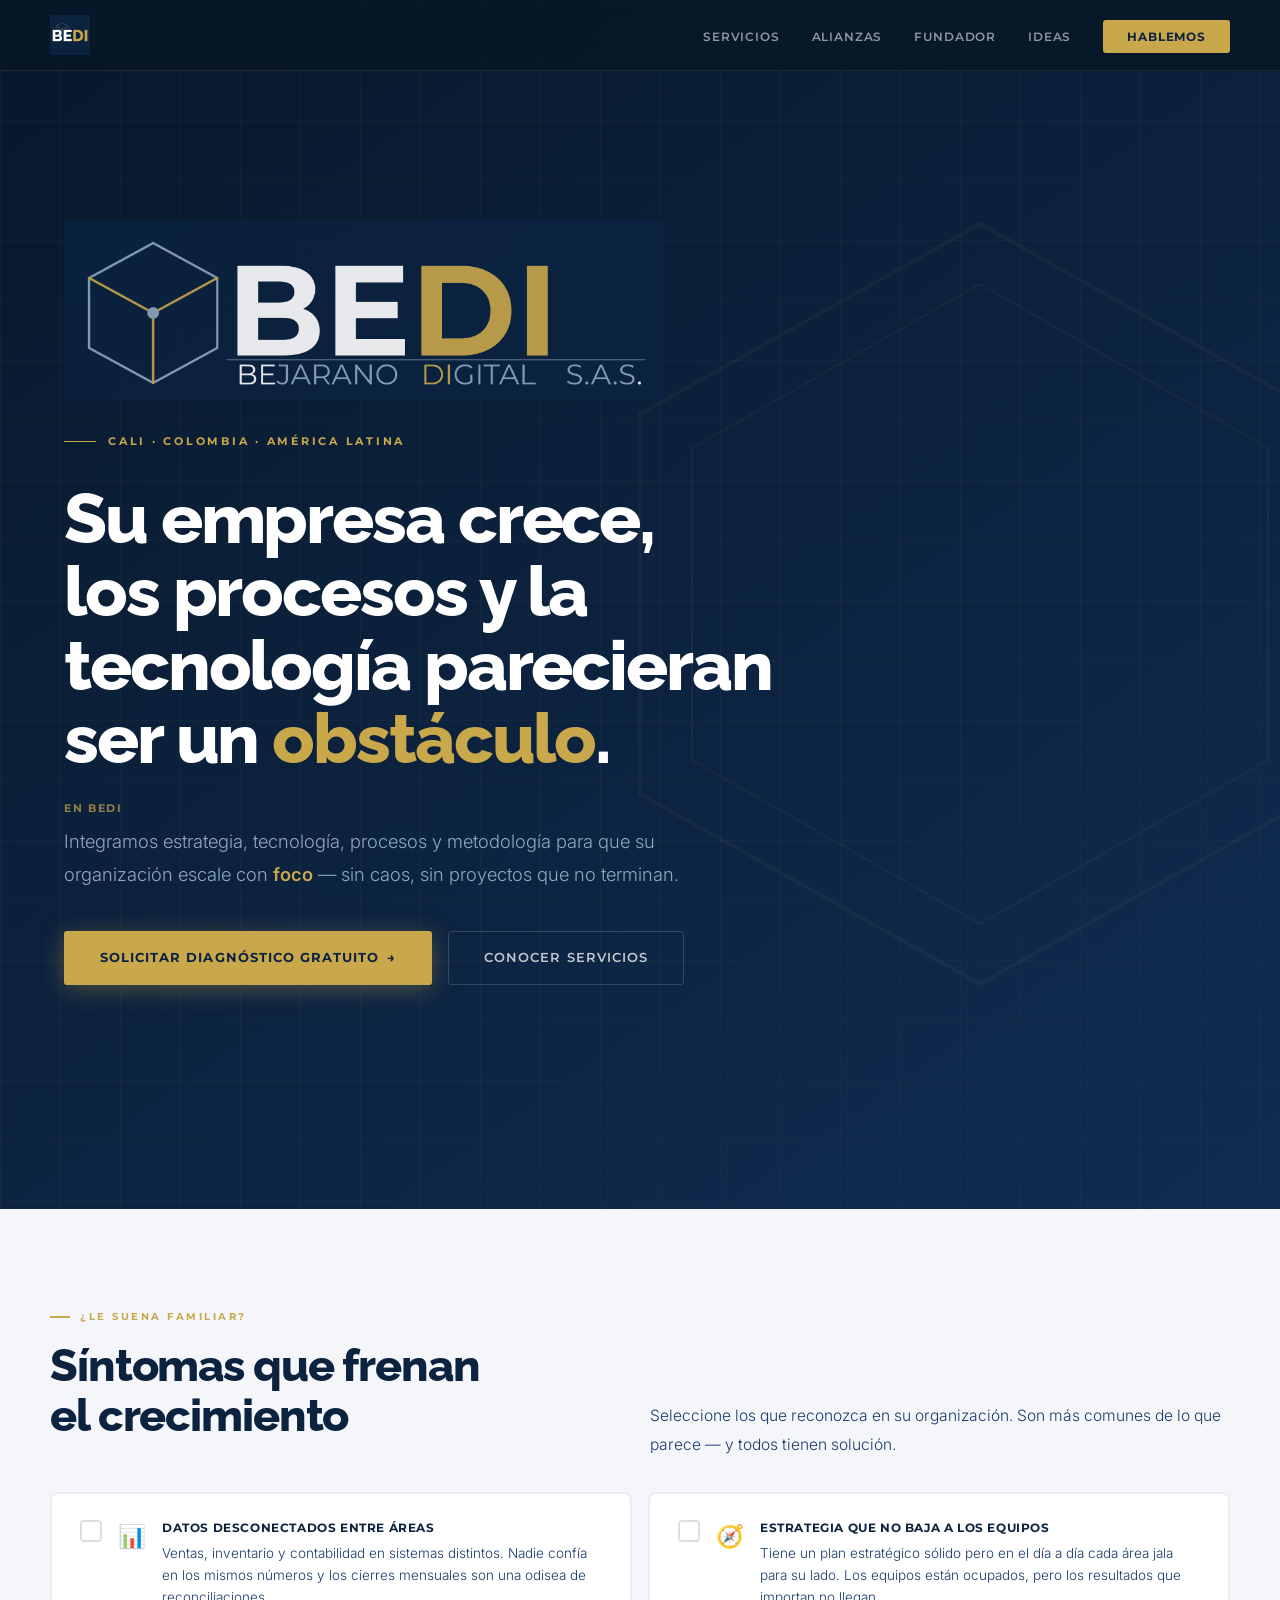
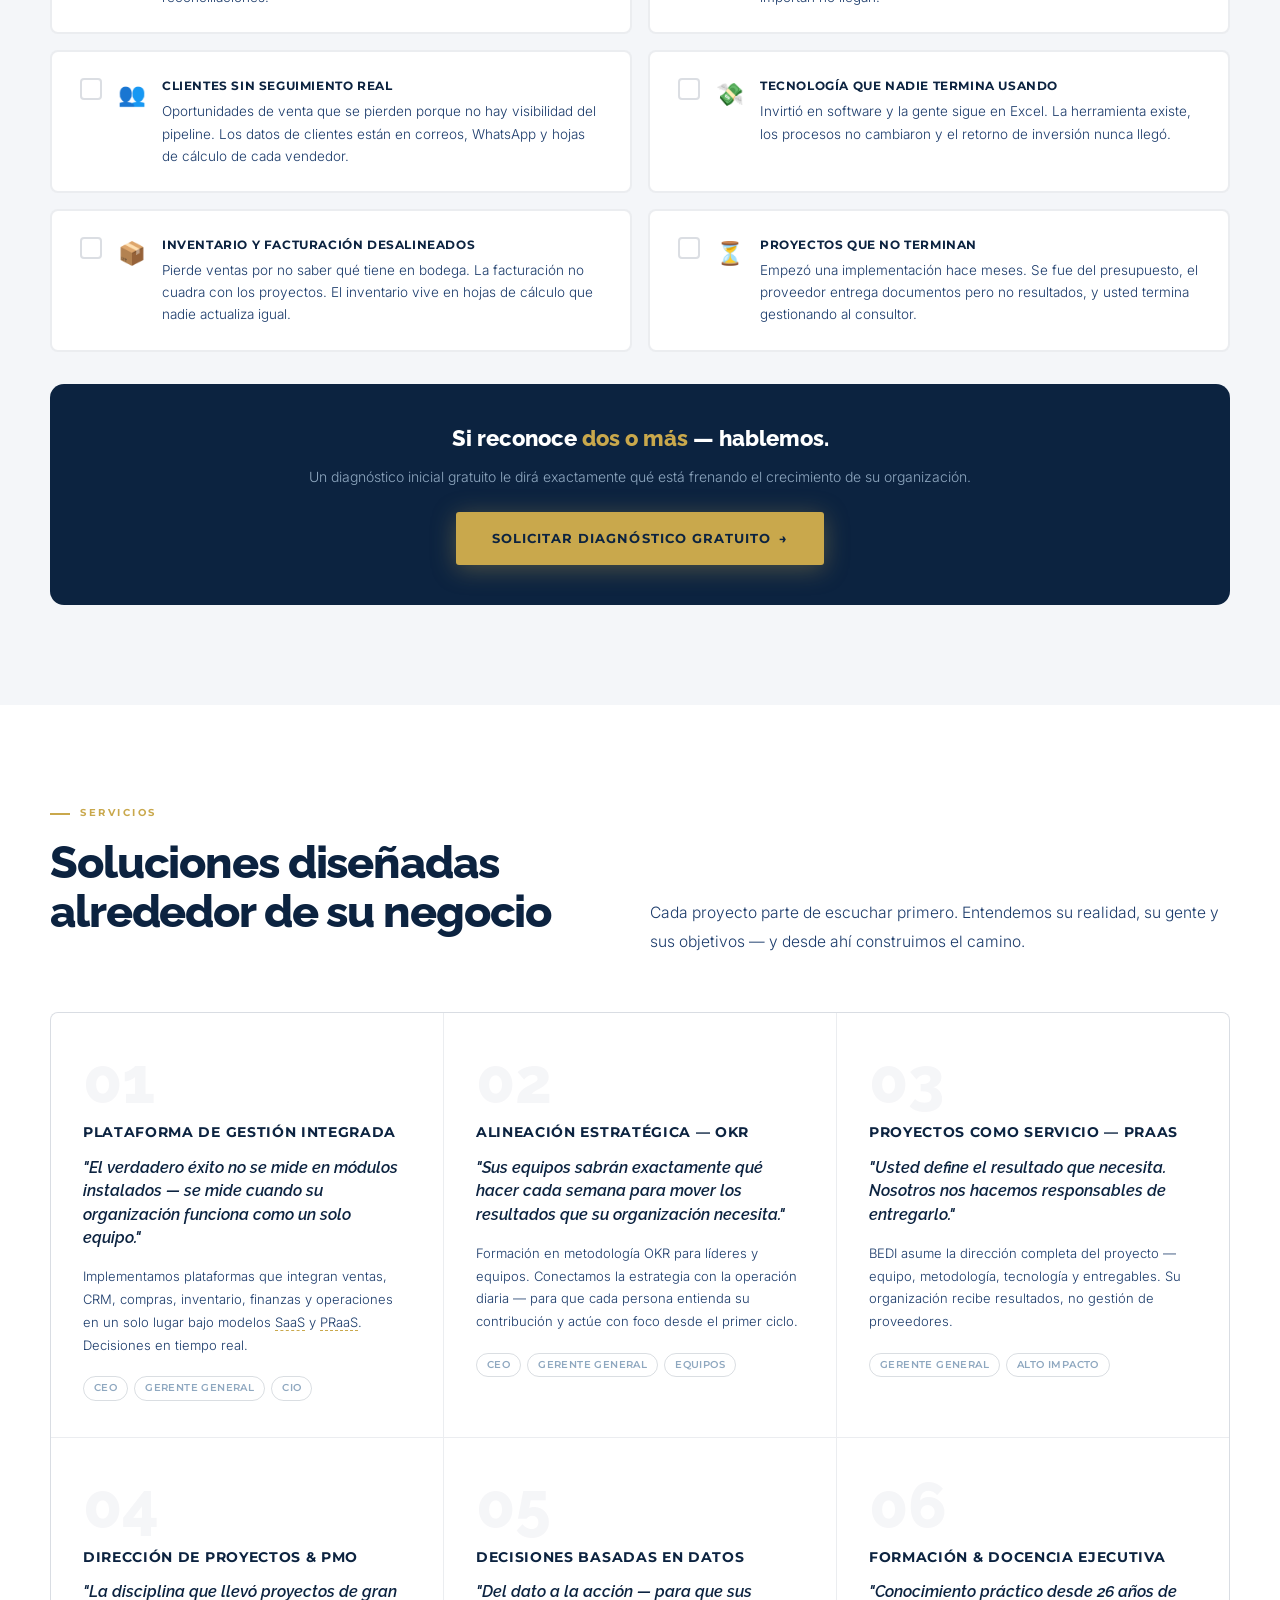
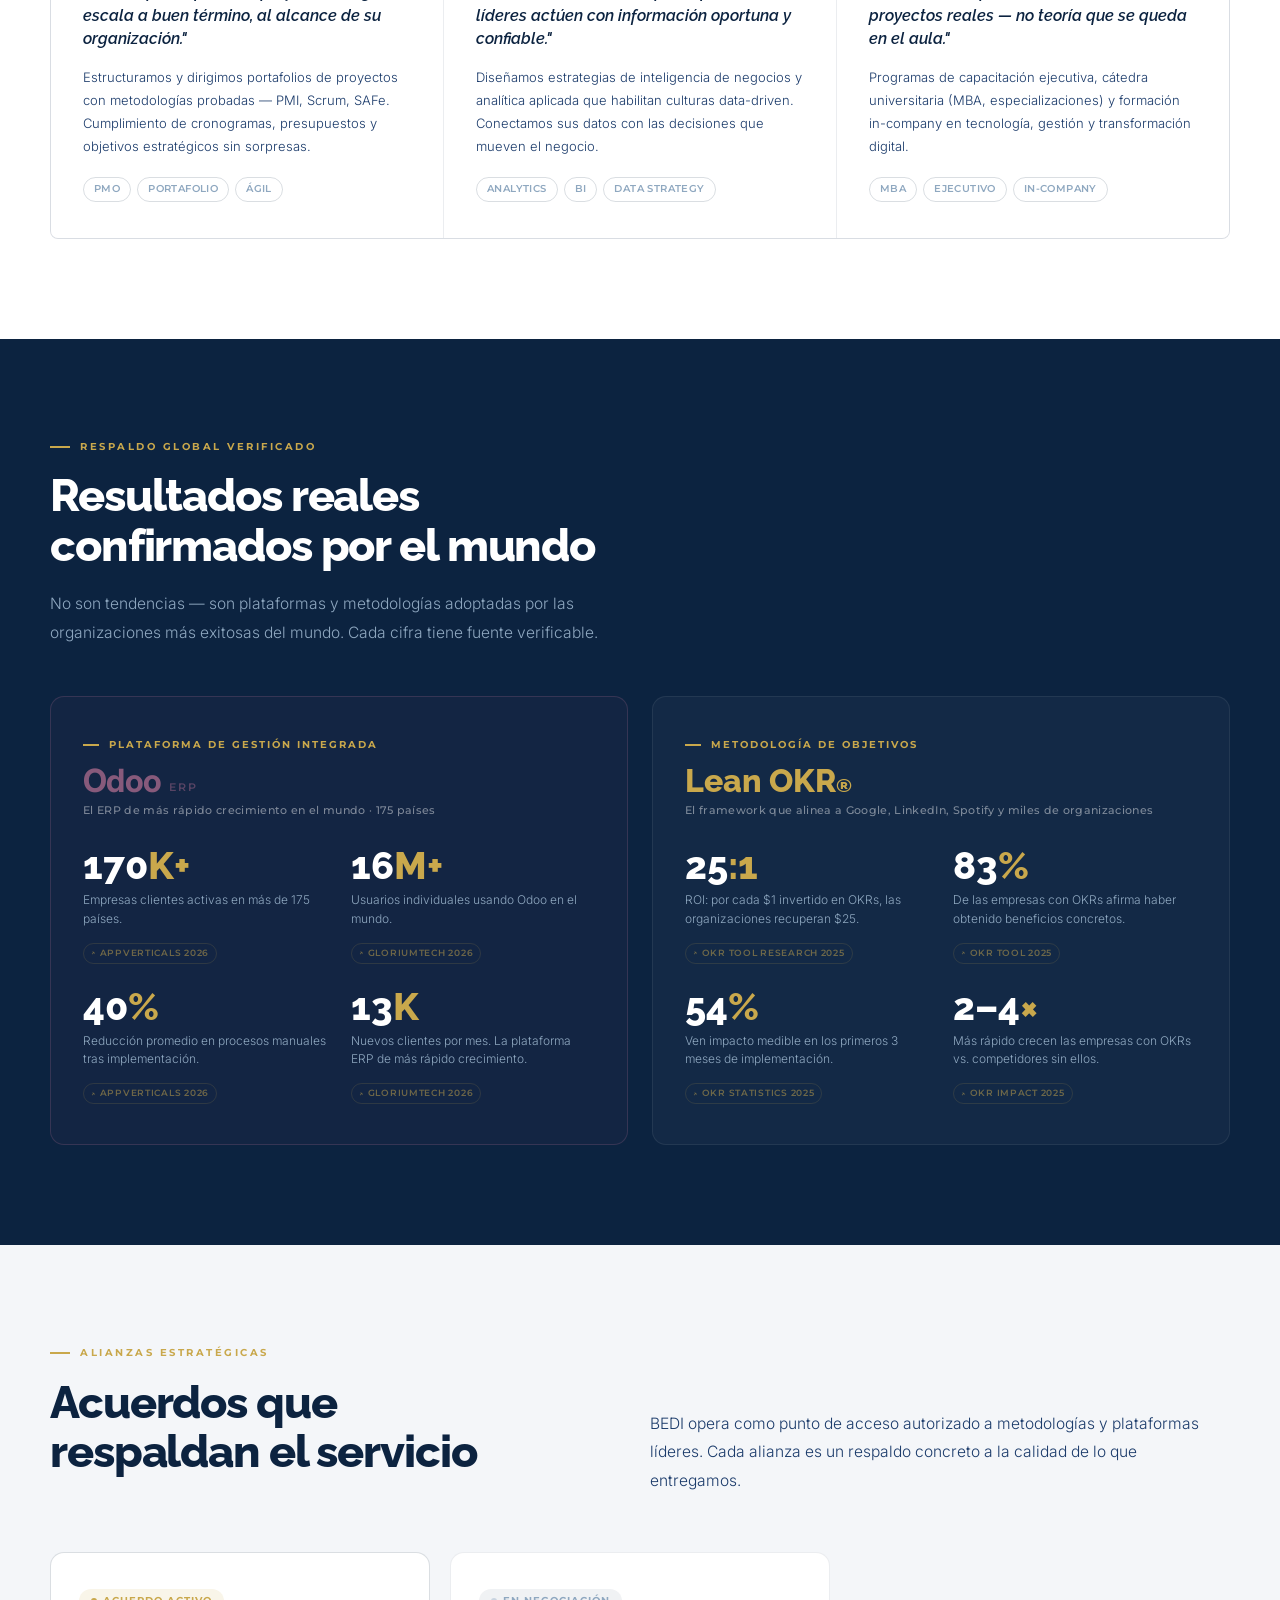
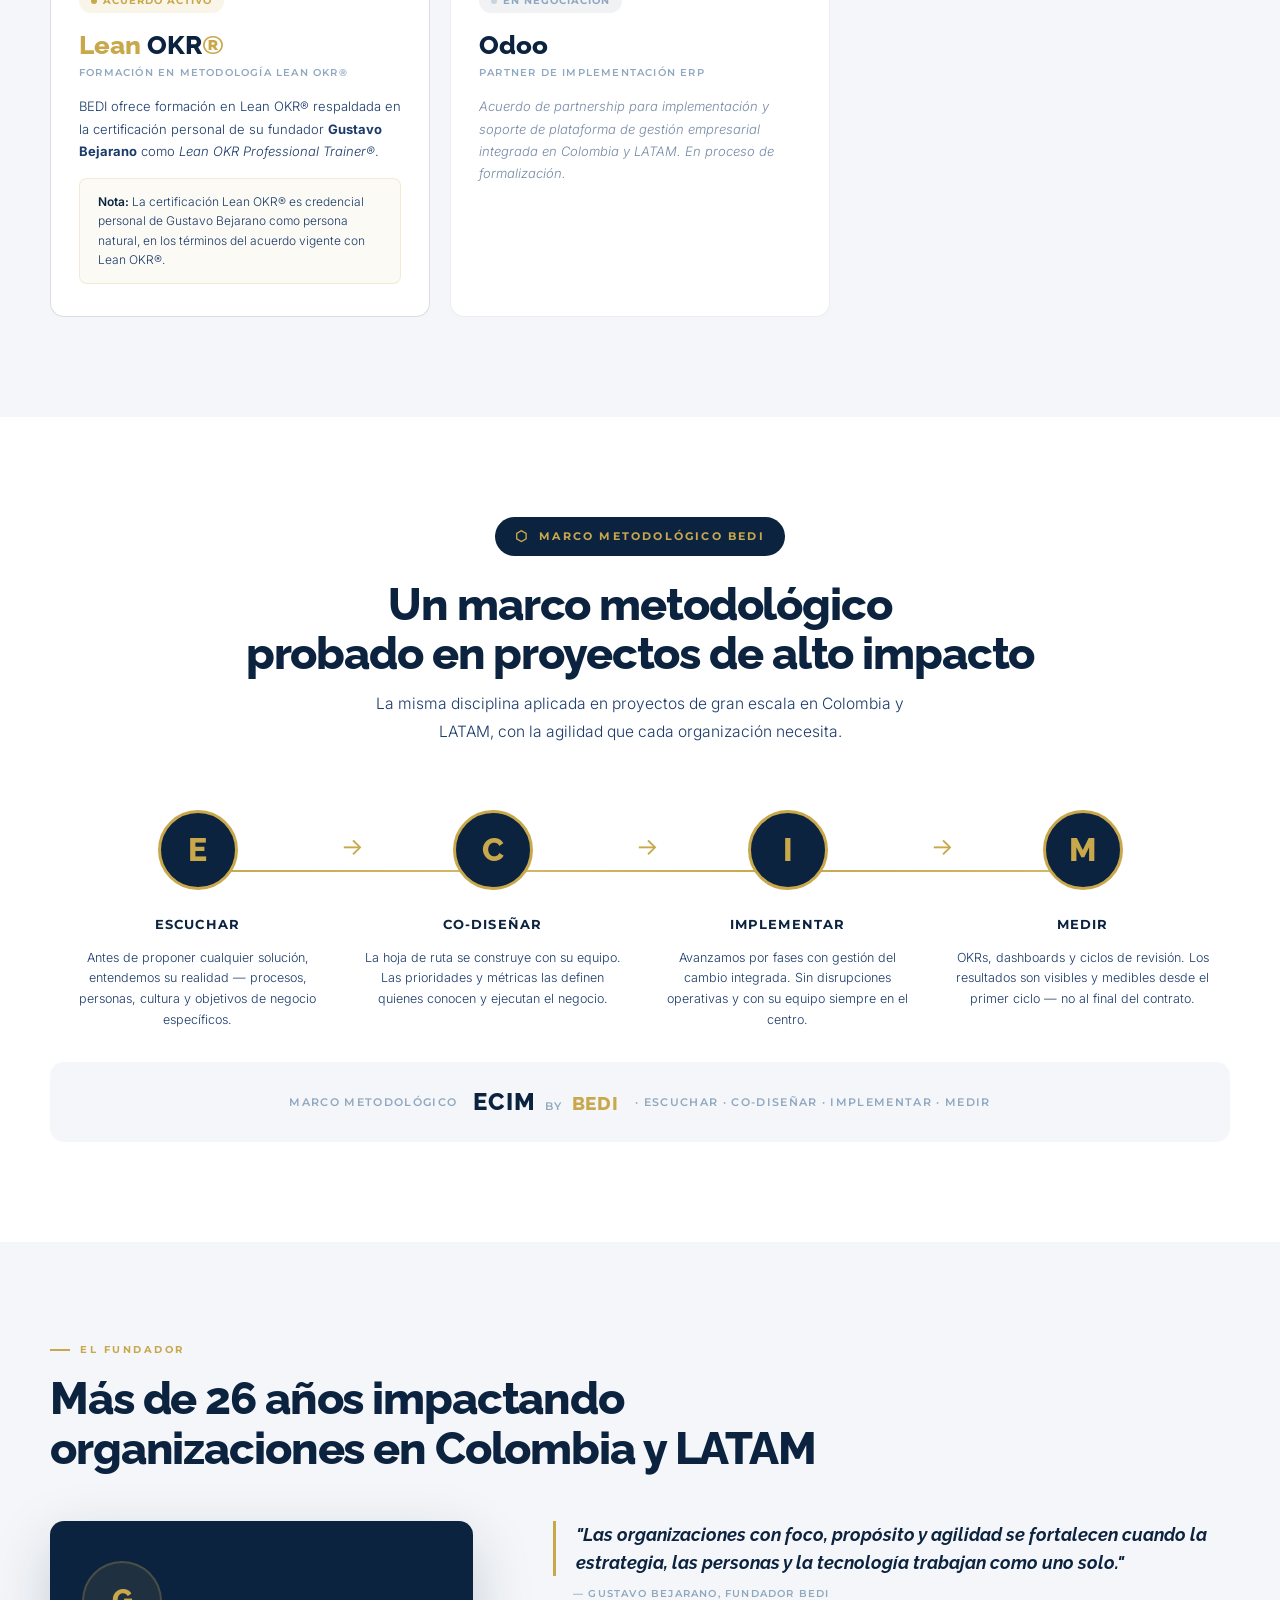
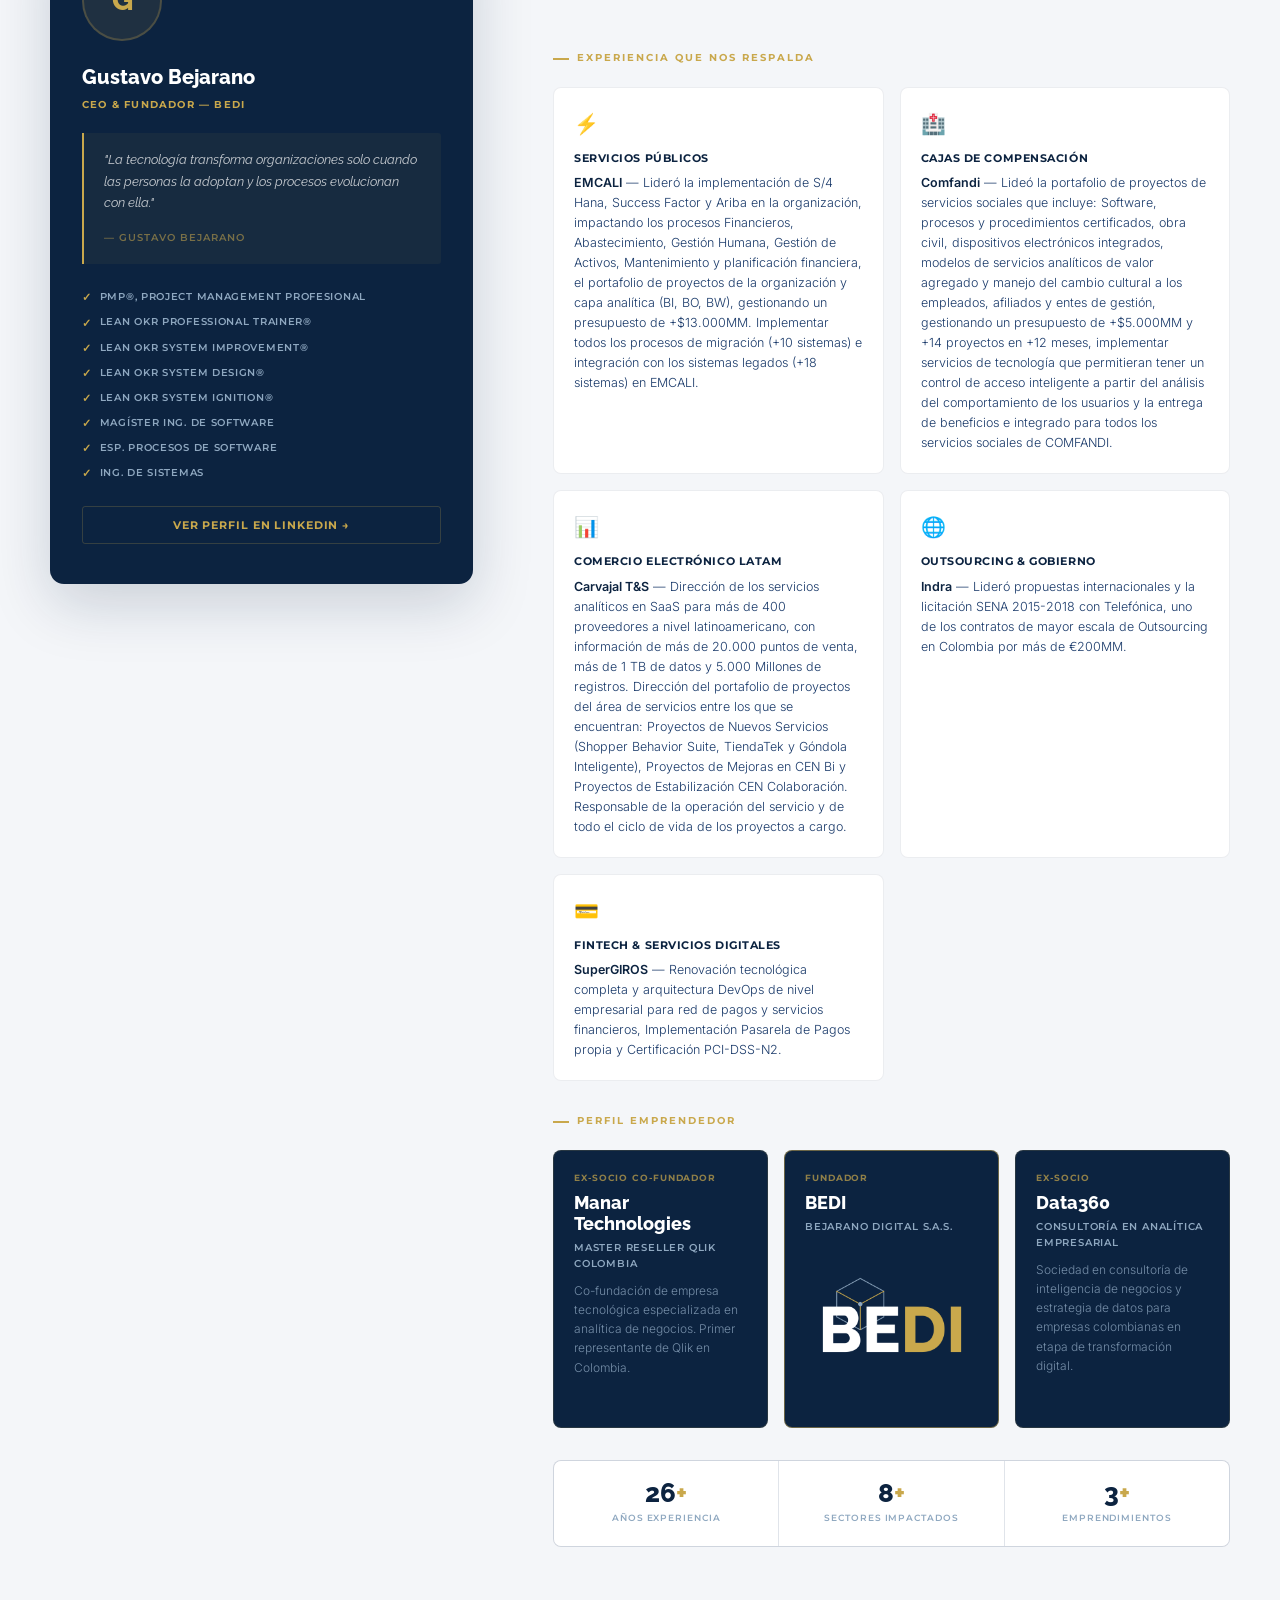
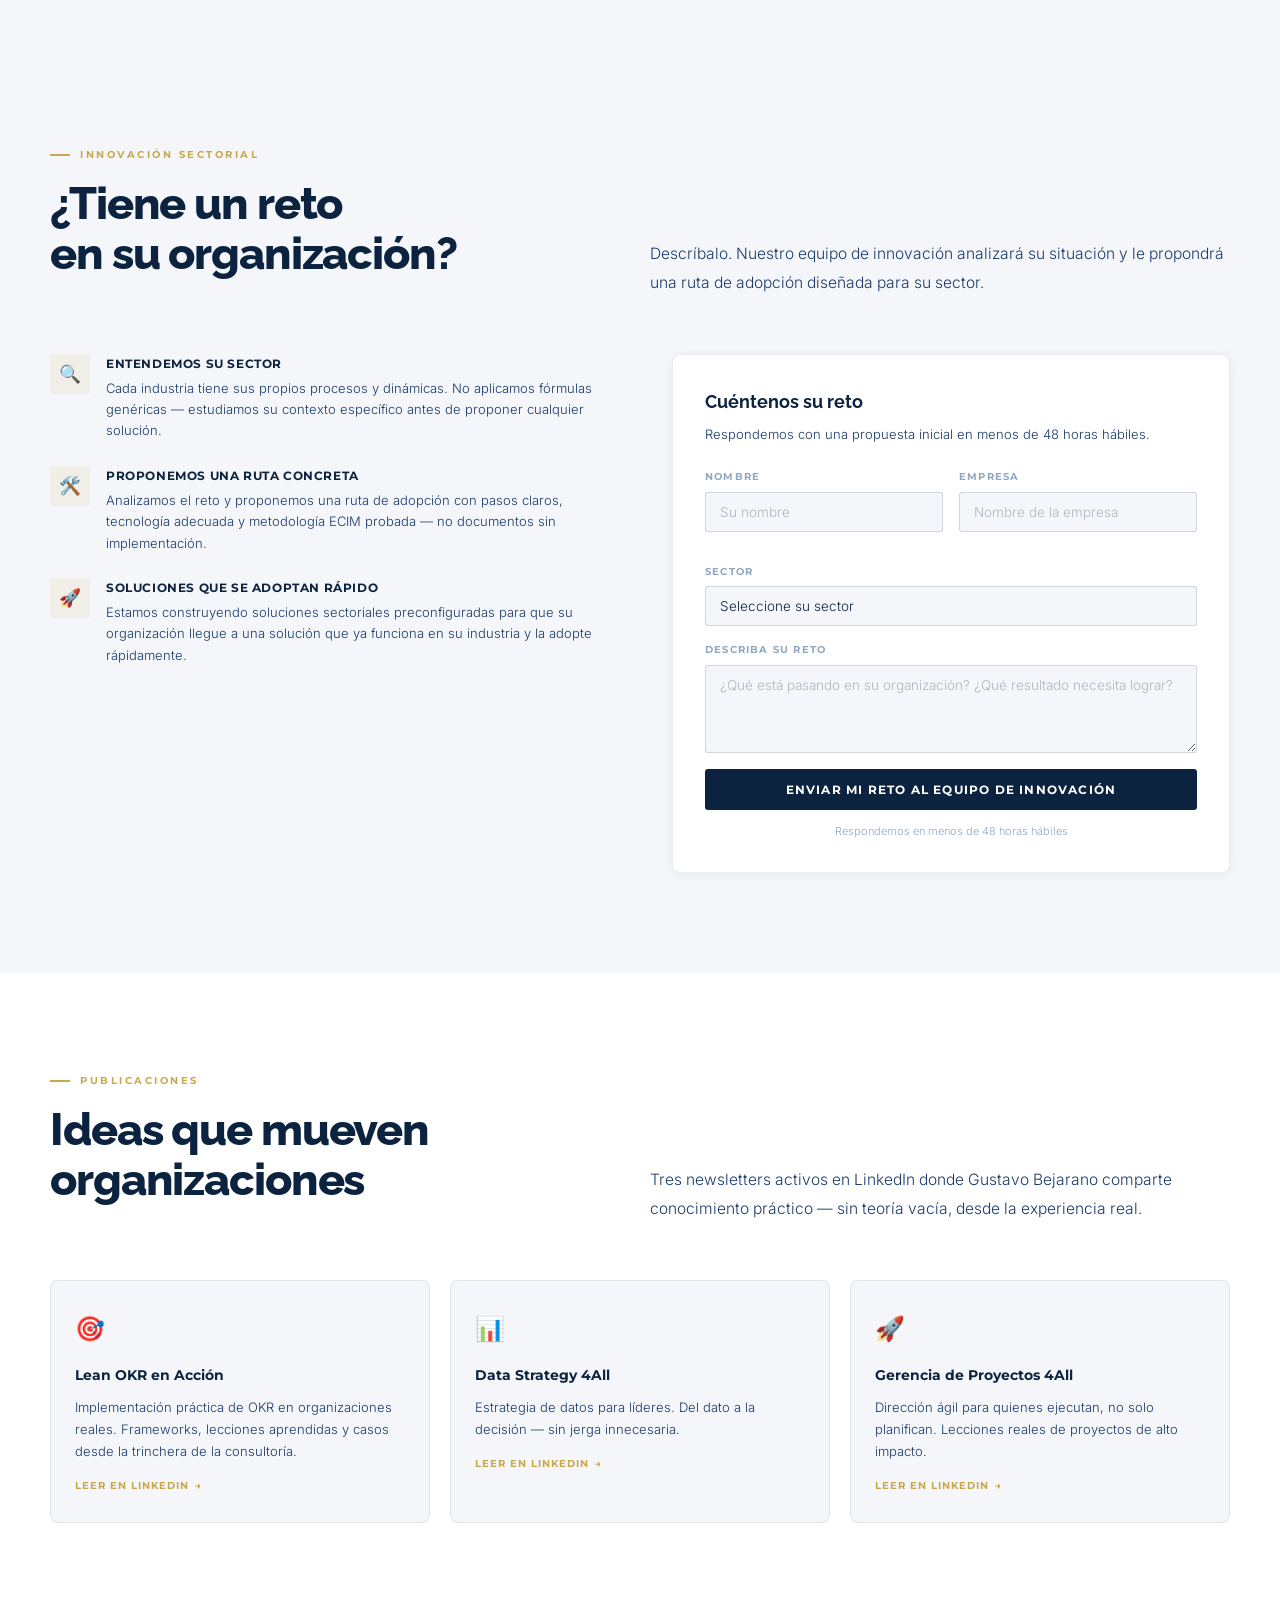
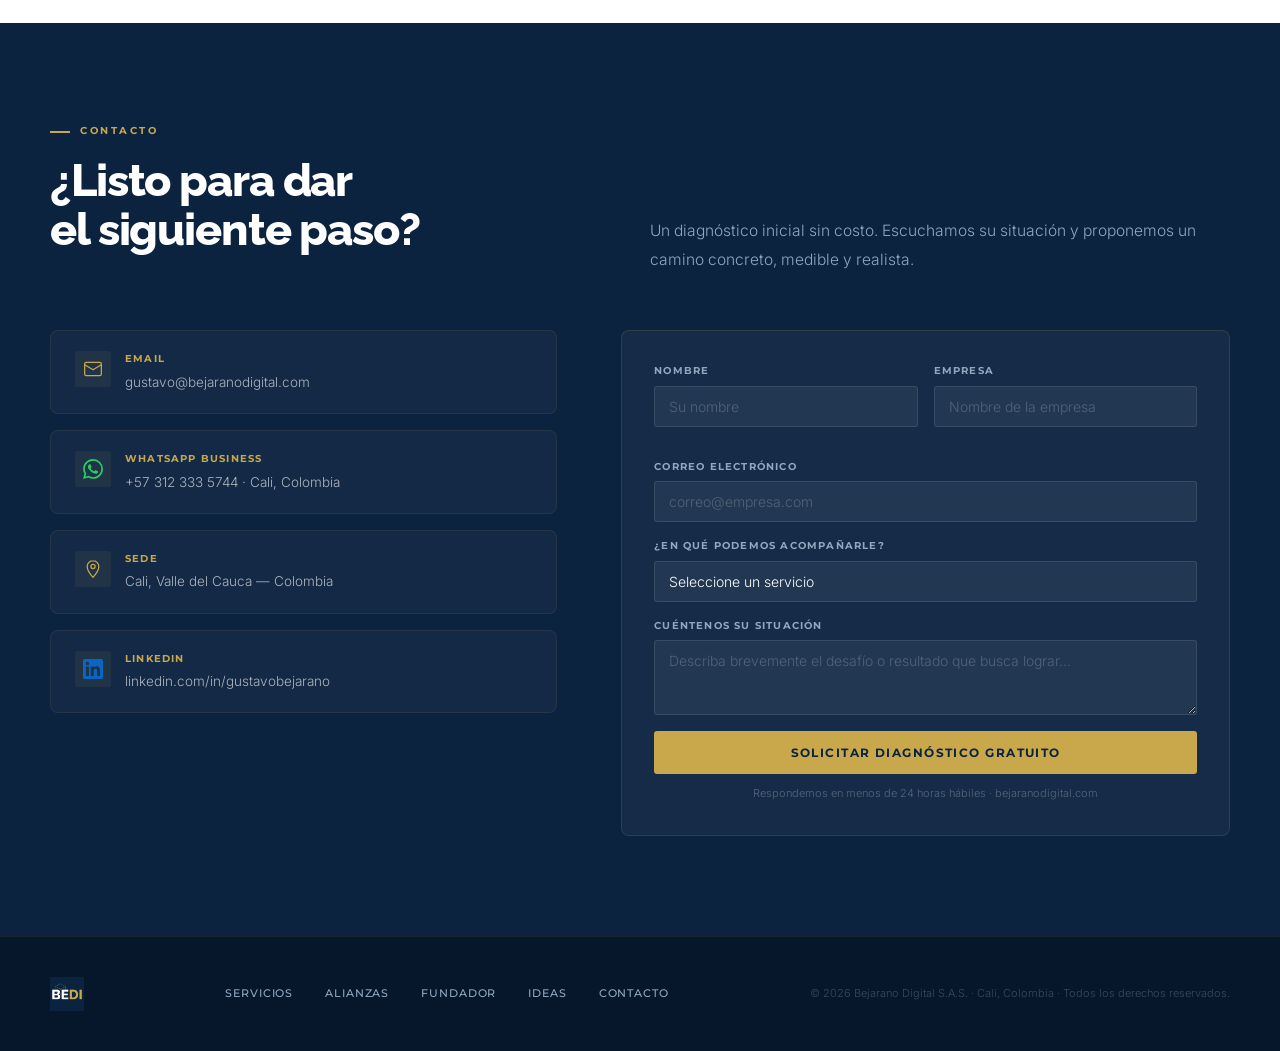
==== index.html @ b37eb5cd "feat: versión 1.0 sitio web BEDI Primer commit del sitio web oficial de Bejarano Digital S.A.S. Incl" ====
<!DOCTYPE html>
<!-- v04r1 -->
<html lang="es" prefix="og: https://ogp.me/ns#">
<head>
  <meta charset="UTF-8">
  <meta name="viewport" content="width=device-width, initial-scale=1.0">
  <title>Bejarano Digital | Estrategia, Tecnología y Metodología · Cali, Colombia</title>
  <meta name="description" content="En BEDI integramos estrategia, tecnología, procesos y metodología para que su organización escale con foco — sin caos, sin proyectos que no terminan. Expertos en Odoo ERP, Lean OKR y PRaaS. Cali, Colombia y LATAM.">
  <meta name="keywords" content="transformación digital Colombia, Odoo ERP Colombia, Lean OKR consultoría, PRaaS proyectos como servicio, Bejarano Digital, BEDI, Gustavo Bejarano, CRM Colombia, ERP Cali">
  <meta name="author" content="Bejarano Digital S.A.S.">
  <meta name="robots" content="index, follow, max-image-preview:large, max-snippet:-1, max-video-preview:-1">
  <link rel="canonical" href="https://www.bejaranodigital.com/">
  <meta name="geo.region" content="CO-VAC">
  <meta name="geo.placename" content="Cali, Valle del Cauca, Colombia">
  <meta property="og:type" content="website">
  <meta property="og:url" content="https://www.bejaranodigital.com/">
  <meta property="og:title" content="Bejarano Digital | Su empresa crece, los procesos no deberían ser el obstáculo">
  <meta property="og:description" content="En BEDI integramos estrategia, tecnología, procesos y metodología para que su organización escale con foco.">
  <meta property="og:image" content="https://www.bejaranodigital.com/og-image.jpg">
  <meta property="og:locale" content="es_CO">
  <meta property="og:site_name" content="Bejarano Digital">
  <meta name="twitter:card" content="summary_large_image">
  <script type="application/ld+json">
  {
    "@context": "https://schema.org",
    "@type": "ProfessionalService",
    "name": "Bejarano Digital S.A.S.",
    "alternateName": ["BEDI","Bejarano Digital"],
    "url": "https://www.bejaranodigital.com",
    "description": "Consultoría en transformación digital, Odoo ERP, Lean OKR y proyectos como servicio. Colombia y LATAM.",
    "address": {"@type":"PostalAddress","addressLocality":"Cali","addressRegion":"Valle del Cauca","addressCountry":"CO"},
    "foundingDate": "2026",
    "legalName": "Bejarano Digital S.A.S.",
    "founder": {"@type":"Person","name":"Gustavo Alonso Bejarano","jobTitle":"CEO & Fundador","sameAs":"https://www.linkedin.com/in/gustavobejarano/"}
  }
  </script>
  <link rel="preconnect" href="https://fonts.googleapis.com">
  <link rel="preconnect" href="https://fonts.gstatic.com" crossorigin>
  <link href="https://fonts.googleapis.com/css2?family=Raleway:ital,wght@0,300;0,400;0,700;0,800;1,300&family=Montserrat:wght@400;500;600;700&family=Inter:wght@300;400;500&display=swap" rel="stylesheet">
  <style>
    :root {
      --azul-noche:#0C2340; --azul-prof:#081829; --dorado:#C9A84C; --dorado-claro:#D4B86A;
      --blanco:#FFFFFF; --gris-perla:#F4F6F9; --azul-medio:#1A3A6A; --azul-niebla:#8FA8C0;
      --odoo-purple:#875A7B;
      --font-display:'Raleway',sans-serif; --font-heading:'Montserrat',sans-serif; --font-body:'Inter',sans-serif;
      --max-w:1180px; --r-sm:3px; --r-md:8px; --r-lg:14px;
      --border:rgba(12,35,64,0.08); --border-md:rgba(12,35,64,0.15);
      --shadow-sm:0 2px 12px rgba(12,35,64,0.06); --shadow-md:0 8px 40px rgba(12,35,64,0.12); --shadow-lg:0 20px 60px rgba(12,35,64,0.18);
    }
    *,*::before,*::after{box-sizing:border-box;margin:0;padding:0}
    html{scroll-behavior:smooth}
    body{font-family:var(--font-body);background:var(--blanco);color:var(--azul-noche);font-size:16px;line-height:1.65;-webkit-font-smoothing:antialiased}

    /* NAV */
    nav{position:fixed;top:0;left:0;right:0;z-index:100;background:rgba(8,24,41,0.97);backdrop-filter:blur(20px);border-bottom:1px solid rgba(201,168,76,0.12);padding:0 2rem}
    .nav-inner{max-width:var(--max-w);margin:0 auto;display:flex;align-items:center;justify-content:space-between;height:70px}
    .nav-logo img{height:40px;width:auto;display:block}
    .nav-links{display:flex;gap:2rem;list-style:none;align-items:center}
    .nav-links a{font-family:var(--font-heading);font-size:12px;font-weight:600;color:rgba(255,255,255,0.55);text-decoration:none;letter-spacing:.07em;text-transform:uppercase;transition:color .2s}
    .nav-links a:hover{color:var(--dorado)}
    .nav-cta{background:var(--dorado)!important;color:var(--azul-noche)!important;padding:9px 24px!important;border-radius:var(--r-sm)!important;font-weight:700!important}
    .nav-cta:hover{background:#b8963e!important}

    /* HERO */
    #hero{min-height:100vh;background:linear-gradient(145deg,#081829 0%,#0C2340 55%,#0f2d52 100%);display:flex;flex-direction:column;position:relative;overflow:hidden}
    #hero::before{content:'';position:absolute;inset:0;background-image:linear-gradient(rgba(201,168,76,0.04) 1px,transparent 1px),linear-gradient(90deg,rgba(201,168,76,0.04) 1px,transparent 1px);background-size:60px 60px;pointer-events:none}
    #hero::after{content:'';position:absolute;right:-100px;top:50%;transform:translateY(-50%);width:800px;height:800px;pointer-events:none;background:url("data:image/svg+xml,%3Csvg viewBox='0 0 200 200' xmlns='http://www.w3.org/2000/svg'%3E%3Cpolygon points='100,5 185,52.5 185,147.5 100,195 15,147.5 15,52.5' fill='none' stroke='%23C9A84C' stroke-width='1'/%3E%3Cpolygon points='100,20 172,61 172,139 100,180 28,139 28,61' fill='none' stroke='%23C9A84C' stroke-width='0.5'/%3E%3C/svg%3E") center/contain no-repeat;opacity:.05}
    .hero-main{flex:1;display:flex;align-items:center;padding:120px 2rem 60px;position:relative;z-index:1}
    .hero-inner{max-width:var(--max-w);margin:0 auto;width:100%}
    .hero-eyebrow{font-family:var(--font-heading);font-size:11px;font-weight:700;letter-spacing:.25em;text-transform:uppercase;color:var(--dorado);display:flex;align-items:center;gap:12px;margin-bottom:2rem;opacity:0;animation:fadeUp .6s ease .1s both}
    .hero-eyebrow::before{content:'';display:block;width:32px;height:1px;background:var(--dorado)}
    .hero-headline{font-family:var(--font-display);font-size:clamp(2.8rem,5.5vw,5rem);font-weight:800;line-height:1.04;letter-spacing:-.03em;color:var(--blanco);margin-bottom:1.5rem;max-width:820px;opacity:0;animation:fadeUp .6s ease .2s both}
    .hero-headline .accent{color:var(--dorado)}
    .hero-subhead-wrap{margin-bottom:2.5rem;opacity:0;animation:fadeUp .6s ease .3s both}
    .hero-bedi-tag{font-family:var(--font-heading);font-size:11px;font-weight:700;letter-spacing:.15em;text-transform:uppercase;color:rgba(201,168,76,0.7);margin-bottom:.5rem}
    .hero-subhead{font-size:clamp(.975rem,1.8vw,1.15rem);font-weight:300;color:var(--azul-niebla);line-height:1.8;max-width:620px}
    .hero-subhead .bedi-name{color:var(--dorado);font-weight:600}
    .hero-actions{display:flex;gap:1rem;flex-wrap:wrap;margin-bottom:4rem;opacity:0;animation:fadeUp .6s ease .4s both}
    .btn-primary{background:var(--dorado);color:var(--azul-noche);padding:16px 36px;border-radius:var(--r-sm);font-family:var(--font-heading);font-weight:700;font-size:13px;letter-spacing:.08em;text-transform:uppercase;text-decoration:none;display:inline-flex;align-items:center;gap:8px;transition:background .2s,transform .15s;box-shadow:0 4px 24px rgba(201,168,76,.35)}
    .btn-primary:hover{background:#b8963e;transform:translateY(-2px)}
    .btn-primary .arrow{transition:transform .2s}
    .btn-primary:hover .arrow{transform:translateX(4px)}
    .btn-ghost{background:transparent;color:rgba(255,255,255,.75);padding:15px 35px;border-radius:var(--r-sm);border:1px solid rgba(255,255,255,.15);font-family:var(--font-heading);font-weight:600;font-size:13px;letter-spacing:.08em;text-transform:uppercase;text-decoration:none;display:inline-block;transition:border-color .2s,color .2s}
    .btn-ghost:hover{border-color:var(--dorado);color:var(--dorado)}

    /* HERO STATS */
    .hero-stats{border-top:1px solid rgba(201,168,76,.15);padding-top:2.5rem;display:grid;grid-template-columns:repeat(3,1fr);gap:2rem;opacity:0;animation:fadeUp .6s ease .52s both}
    .hstat{position:relative;padding-right:2rem}
    .hstat:not(:last-child)::after{content:'';position:absolute;right:0;top:0;bottom:0;width:1px;background:rgba(201,168,76,.15)}
    .hstat-num{font-family:var(--font-display);font-size:clamp(2rem,3.5vw,3rem);font-weight:800;color:var(--blanco);line-height:1;margin-bottom:.4rem}
    .hstat-num .gold{color:var(--dorado)}
    .hstat-label{font-size:13px;color:var(--azul-niebla);font-weight:300;line-height:1.55;margin-bottom:.5rem}
    .hstat-source{display:inline-flex;align-items:center;gap:5px;font-family:var(--font-heading);font-size:9px;font-weight:600;letter-spacing:.1em;text-transform:uppercase;color:rgba(201,168,76,.55);border:1px solid rgba(201,168,76,.15);padding:3px 8px;border-radius:99px;text-decoration:none;transition:color .2s,border-color .2s}
    .hstat-source:hover{color:var(--dorado);border-color:rgba(201,168,76,.4)}
    .hstat-source::before{content:'↗';font-size:8px}

    /* SECTION BASE */
    section{padding:100px 2rem}
    .section-inner{max-width:var(--max-w);margin:0 auto}
    .section-eyebrow{font-family:var(--font-heading);font-size:10px;font-weight:700;letter-spacing:.25em;text-transform:uppercase;color:var(--dorado);margin-bottom:1rem;display:flex;align-items:center;gap:10px}
    .section-eyebrow::before{content:'';display:block;width:20px;height:2px;background:var(--dorado)}
    h2{font-family:var(--font-display);font-size:clamp(2rem,3.5vw,2.8rem);font-weight:800;letter-spacing:-.025em;line-height:1.1;color:var(--azul-noche);margin-bottom:1.25rem}
    .section-lead{font-size:.975rem;font-weight:300;color:var(--azul-medio);max-width:580px;line-height:1.85}
    .section-header{display:flex;justify-content:space-between;align-items:flex-end;margin-bottom:3.5rem;flex-wrap:wrap;gap:2rem}

    /* DOLOR */
    #dolor{background:var(--gris-perla)}
    .dolor-intro{display:flex;justify-content:space-between;align-items:flex-end;margin-bottom:2rem;flex-wrap:wrap;gap:2rem}
    .dolor-grid{display:grid;grid-template-columns:1fr 1fr;gap:1rem}
    .dolor-card{background:var(--blanco);border:2px solid var(--border);border-radius:var(--r-md);padding:1.5rem 1.75rem;display:flex;gap:1rem;align-items:flex-start;cursor:pointer;transition:border-color .2s,transform .2s,box-shadow .2s,background .2s;position:relative;user-select:none}
    .dolor-card:hover{border-color:rgba(201,168,76,.5);transform:translateY(-2px);box-shadow:var(--shadow-md)}
    .dolor-card.selected{border-color:var(--dorado);background:rgba(201,168,76,.04);transform:translateY(-2px);box-shadow:var(--shadow-md)}
    /* Checkbox visual */
    .dolor-check{width:22px;height:22px;border-radius:4px;border:2px solid var(--border-md);flex-shrink:0;display:flex;align-items:center;justify-content:center;transition:background .2s,border-color .2s;margin-top:2px}
    .dolor-card.selected .dolor-check{background:var(--dorado);border-color:var(--dorado)}
    .dolor-check-icon{display:none;color:var(--azul-noche);font-size:13px;font-weight:800}
    .dolor-card.selected .dolor-check-icon{display:block}
    .dolor-icon{font-size:1.4rem;flex-shrink:0}
    .dolor-text{flex:1}
    .dolor-title{font-family:var(--font-heading);font-size:12px;font-weight:700;text-transform:uppercase;letter-spacing:.05em;color:var(--azul-noche);margin-bottom:4px}
    .dolor-desc{font-size:13.5px;color:var(--azul-medio);line-height:1.65;font-weight:300}
    /* CTA dinámico */
    .dolor-cta-wrap{margin-top:2rem;padding:2.5rem;background:var(--azul-noche);border-radius:var(--r-lg);text-align:center;transition:all .3s}
    .dolor-cta-title{font-family:var(--font-display);font-size:1.4rem;font-weight:800;color:var(--blanco);margin-bottom:.75rem;line-height:1.3}
    .dolor-cta-title .gold{color:var(--dorado)}
    .dolor-cta-sub{font-size:14px;color:var(--azul-niebla);margin-bottom:1.5rem;font-weight:300}
    #dolor-count-msg{transition:all .4s}

    /* SERVICIOS */
    #servicios{background:var(--blanco)}
    .servicios-grid{display:grid;grid-template-columns:repeat(3,1fr);gap:1px;background:var(--border);border:1px solid var(--border);border-radius:var(--r-md);overflow:hidden}
    .servicio-card{background:var(--blanco);padding:2.25rem 2rem;position:relative;transition:background .25s}
    .servicio-card:hover{background:var(--gris-perla)}
    .servicio-card::after{content:'';position:absolute;bottom:0;left:0;right:0;height:3px;background:linear-gradient(90deg,var(--dorado),var(--dorado-claro));transform:scaleX(0);transition:transform .3s;transform-origin:left}
    .servicio-card:hover::after{transform:scaleX(1)}
    .svc-num{font-family:var(--font-display);font-size:4rem;font-weight:800;color:rgba(12,35,64,.04);line-height:1;margin-bottom:.5rem}
    h3{font-family:var(--font-heading);font-size:.85rem;font-weight:700;color:var(--azul-noche);margin-bottom:.75rem;letter-spacing:.05em;text-transform:uppercase}
    .svc-valor{font-family:var(--font-display);font-size:.975rem;font-weight:600;color:var(--azul-noche);line-height:1.5;margin-bottom:1rem;font-style:italic}
    .svc-desc{font-size:13px;color:var(--azul-medio);line-height:1.75;margin-bottom:1.25rem;font-weight:300}
    .concepto{border-bottom:1px dashed var(--dorado);cursor:help;position:relative;display:inline}
    .concepto-tip{display:none;position:absolute;bottom:calc(100% + 8px);left:0;background:var(--azul-noche);color:var(--blanco);font-size:11px;font-weight:400;line-height:1.55;padding:10px 14px;border-radius:var(--r-md);min-width:240px;max-width:280px;z-index:50;border:1px solid rgba(201,168,76,.25);font-family:var(--font-body);font-style:normal}
    .concepto-tip::after{content:'';position:absolute;top:100%;left:20px;border:5px solid transparent;border-top-color:var(--azul-noche)}
    .concepto:hover .concepto-tip,.concepto:focus .concepto-tip{display:block}
    .svc-tags{display:flex;gap:6px;flex-wrap:wrap}
    .stag{font-family:var(--font-heading);font-size:10px;font-weight:600;padding:3px 10px;border-radius:99px;letter-spacing:.04em;border:1px solid var(--border-md);color:var(--azul-niebla);text-transform:uppercase}

    /* STATS GLOBALES */
    #stats{background:var(--azul-noche)}
    #stats h2{color:var(--blanco)}
    #stats .section-lead{color:var(--azul-niebla)}
    .stats-blocks{display:grid;grid-template-columns:1fr 1fr;gap:1.5rem;margin-top:3rem}
    .stats-block{background:rgba(255,255,255,.03);border:1px solid rgba(255,255,255,.07);border-radius:var(--r-lg);padding:2.5rem 2rem;transition:border-color .2s;position:relative;overflow:hidden}
    .stats-block:hover{border-color:rgba(201,168,76,.3)}
    /* Odoo block con color de marca */
    .stats-block.odoo-block{border-color:rgba(135,90,123,.3);background:rgba(135,90,123,.06)}
    .stats-block.odoo-block:hover{border-color:rgba(135,90,123,.6)}
    .stats-block-label{font-family:var(--font-heading);font-size:10px;font-weight:700;letter-spacing:.2em;text-transform:uppercase;color:var(--dorado);margin-bottom:.75rem;display:flex;align-items:center;gap:10px}
    .stats-block-label::before{content:'';display:block;width:16px;height:2px;background:var(--dorado)}
    /* Odoo wordmark con color oficial */
    .odoo-wordmark{font-family:'Inter',sans-serif;font-size:2rem;font-weight:700;color:#875A7B;margin-bottom:.25rem;display:flex;align-items:center;gap:.5rem;line-height:1}
    .odoo-wordmark svg{width:28px;height:28px}
    .stats-block-subtitle{font-family:var(--font-heading);font-size:11px;font-weight:500;color:rgba(255,255,255,.45);margin-bottom:1.75rem;letter-spacing:.03em}
    /* OKR wordmark */
    .okr-wordmark{font-family:var(--font-display);font-size:2rem;font-weight:800;color:var(--dorado);margin-bottom:.25rem;line-height:1}
    .stat-items{display:grid;grid-template-columns:1fr 1fr;gap:1.5rem}
    .stat-big{font-family:var(--font-display);font-size:clamp(1.8rem,3vw,2.5rem);font-weight:800;color:var(--blanco);line-height:1;margin-bottom:.35rem}
    .stat-big .g{color:var(--dorado)}
    .stat-big .gp{color:#875A7B}
    .stat-desc{font-size:12px;color:var(--azul-niebla);line-height:1.55;font-weight:300;margin-bottom:.5rem}
    .stat-ref{display:inline-flex;align-items:center;gap:4px;font-family:var(--font-heading);font-size:9px;font-weight:600;letter-spacing:.08em;text-transform:uppercase;color:rgba(201,168,76,.5);border:1px solid rgba(201,168,76,.15);padding:2px 7px;border-radius:99px;text-decoration:none;transition:color .2s,border-color .2s}
    .stat-ref:hover{color:var(--dorado);border-color:rgba(201,168,76,.4)}
    .stat-ref::before{content:'↗';font-size:7px}

    /* ALIANZAS */
    #alianzas{background:var(--gris-perla)}
    .alianzas-grid{display:grid;grid-template-columns:repeat(3,1fr);gap:1.25rem;margin-top:3rem}
    .alianza-card{border-radius:var(--r-lg);padding:2rem 1.75rem;border:1px solid;transition:transform .2s,box-shadow .2s}
    .alianza-card:hover{transform:translateY(-4px);box-shadow:var(--shadow-md)}
    .alianza-card.activo{background:var(--blanco);border-color:var(--border-md)}
    .alianza-card.proceso{background:var(--blanco);border-color:var(--border);opacity:.75}
    .alianza-badge{display:inline-flex;align-items:center;gap:6px;font-family:var(--font-heading);font-size:10px;font-weight:700;letter-spacing:.1em;text-transform:uppercase;padding:4px 12px;border-radius:99px;margin-bottom:1.25rem}
    .ab-activo{background:rgba(201,168,76,.12);color:var(--dorado)}
    .ab-activo::before{content:'';display:block;width:6px;height:6px;border-radius:50%;background:var(--dorado)}
    .ab-proceso{background:rgba(12,35,64,.06);color:var(--azul-niebla)}
    .ab-proceso::before{content:'';display:block;width:6px;height:6px;border-radius:50%;background:var(--azul-niebla);opacity:.4}
    .alianza-nombre{font-family:var(--font-display);font-size:1.6rem;font-weight:800;color:var(--azul-noche);margin-bottom:.4rem;line-height:1}
    .alianza-nombre .gold{color:var(--dorado)}
    .alianza-tipo{font-family:var(--font-heading);font-size:10px;font-weight:600;letter-spacing:.12em;text-transform:uppercase;color:var(--azul-niebla);margin-bottom:.85rem}
    .alianza-desc{font-size:13px;color:var(--azul-medio);line-height:1.7;font-weight:300}
    .alianza-desc.proceso-text{opacity:.6;font-style:italic}
    .nota-legal{background:rgba(201,168,76,.06);border:1px solid rgba(201,168,76,.2);border-radius:var(--r-md);padding:.85rem 1.1rem;margin-top:1rem;font-size:12px;color:var(--azul-medio);line-height:1.6;font-weight:300}
    .nota-legal strong{color:var(--azul-noche);font-weight:600}

    /* ══ PROCESO — ECIM ══ */
    #proceso{background:var(--blanco)}
    .ecim-header{text-align:center;margin-bottom:4rem}
    .ecim-badge{display:inline-flex;align-items:center;gap:10px;background:var(--azul-noche);color:var(--dorado);font-family:var(--font-heading);font-size:11px;font-weight:700;letter-spacing:.2em;text-transform:uppercase;padding:8px 20px;border-radius:99px;margin-bottom:1.5rem}
    .ecim-badge::before{content:'⬡';font-size:14px}
    .ecim-title{font-family:var(--font-display);font-size:clamp(2rem,3.5vw,2.8rem);font-weight:800;letter-spacing:-.025em;line-height:1.1;color:var(--azul-noche);margin-bottom:.75rem}
    .ecim-subtitle{font-size:.975rem;color:var(--azul-medio);font-weight:300;max-width:560px;margin:0 auto;line-height:1.8}
    /* Diagrama de flujo ECIM */
    .ecim-diagram{display:grid;grid-template-columns:repeat(4,1fr);gap:0;position:relative;margin-bottom:2rem}
    .ecim-diagram::before{content:'';position:absolute;top:60px;left:calc(12.5% + 8px);right:calc(12.5% + 8px);height:2px;background:linear-gradient(90deg,var(--dorado),var(--dorado-claro),var(--dorado),var(--dorado-claro));z-index:0}
    .ecim-step{display:flex;flex-direction:column;align-items:center;padding:0 1rem;position:relative;z-index:1}
    /* Círculo numerado */
    .ecim-circle{width:80px;height:80px;border-radius:50%;background:var(--azul-noche);border:3px solid var(--dorado);display:flex;align-items:center;justify-content:center;margin-bottom:1.5rem;flex-shrink:0;position:relative;transition:transform .2s,box-shadow .2s}
    .ecim-step:hover .ecim-circle{transform:scale(1.08);box-shadow:0 0 0 8px rgba(201,168,76,.12)}
    .ecim-letter{font-family:var(--font-display);font-size:2rem;font-weight:800;color:var(--dorado);line-height:1}
    .ecim-step-name{font-family:var(--font-heading);font-size:13px;font-weight:700;color:var(--azul-noche);letter-spacing:.08em;text-transform:uppercase;text-align:center;margin-bottom:.75rem}
    .ecim-step-desc{font-size:12.5px;color:var(--azul-medio);line-height:1.65;font-weight:300;text-align:center}
    /* Flecha entre pasos */
    .ecim-step:not(:last-child)::after{content:'→';position:absolute;right:-18px;top:25px;font-size:1.5rem;color:var(--dorado);z-index:2;font-weight:400;line-height:1}
    /* Footer ECIM */
    .ecim-footer{background:var(--gris-perla);border-radius:var(--r-lg);padding:1.25rem 2rem;display:flex;align-items:center;justify-content:center;gap:1rem;flex-wrap:wrap}
    .ecim-footer-text{font-family:var(--font-heading);font-size:11px;font-weight:600;letter-spacing:.12em;text-transform:uppercase;color:var(--azul-niebla)}
    .ecim-brand{font-family:var(--font-display);font-size:1.1rem;font-weight:800;color:var(--azul-noche);letter-spacing:.05em}
    .ecim-brand .by{font-family:var(--font-heading);font-size:.7rem;font-weight:500;color:var(--azul-niebla);text-transform:uppercase;letter-spacing:.15em}
    .ecim-brand .bedi{color:var(--dorado)}

    /* FUNDADOR */
    #fundador{background:var(--gris-perla)}
    .fundador-wrap{display:grid;grid-template-columns:1fr 1.6fr;gap:5rem;align-items:start;margin-top:3rem}
    .fundador-card{background:var(--azul-noche);border-radius:var(--r-lg);padding:2.5rem 2rem;position:sticky;top:90px;box-shadow:var(--shadow-lg)}
    .fundador-avatar{width:80px;height:80px;border-radius:50%;background:rgba(201,168,76,.1);border:2px solid rgba(201,168,76,.25);display:flex;align-items:center;justify-content:center;margin-bottom:1.25rem;font-family:var(--font-display);font-size:1.8rem;font-weight:800;color:var(--dorado)}
    .fundador-nombre{font-family:var(--font-display);font-size:1.25rem;font-weight:800;color:var(--blanco);margin-bottom:3px}
    .fundador-titulo{font-family:var(--font-heading);font-size:10px;font-weight:700;letter-spacing:.12em;text-transform:uppercase;color:var(--dorado);margin-bottom:1.25rem}
    .fundador-filosofia{background:rgba(201,168,76,.06);border-left:2px solid var(--dorado);padding:1rem 1.25rem;border-radius:0 var(--r-sm) var(--r-sm) 0;margin-bottom:1.5rem}
    .fundador-filosofia p{font-family:var(--font-display);font-size:13px;font-weight:400;font-style:italic;color:rgba(255,255,255,.75);line-height:1.65;margin-bottom:.5rem}
    .fundador-filosofia cite{font-family:var(--font-heading);font-size:10px;font-weight:600;letter-spacing:.1em;text-transform:uppercase;color:rgba(201,168,76,.55);font-style:normal}
    .fundador-certs{display:flex;flex-direction:column;gap:7px;margin-bottom:1.5rem}
    .cert-badge{display:flex;align-items:center;gap:8px;font-family:var(--font-heading);font-size:10px;font-weight:600;letter-spacing:.07em;text-transform:uppercase;color:var(--azul-niebla)}
    .cert-badge::before{content:'✓';color:var(--dorado);font-size:11px;font-weight:800;flex-shrink:0}
    .fundador-linkedin{display:inline-flex;align-items:center;gap:8px;font-family:var(--font-heading);font-size:11px;font-weight:700;letter-spacing:.08em;text-transform:uppercase;color:var(--dorado);text-decoration:none;border:1px solid rgba(201,168,76,.22);padding:9px 16px;border-radius:var(--r-sm);transition:background .2s;width:100%;justify-content:center}
    .fundador-linkedin:hover{background:rgba(201,168,76,.1)}
    /* Contenido fundador lado derecho */
    .fundador-frase{font-family:var(--font-display);font-size:1.15rem;font-weight:700;font-style:italic;color:var(--azul-noche);line-height:1.5;border-left:3px solid var(--dorado);padding-left:1.25rem;margin-bottom:.6rem}
    .fundador-frase-attr{font-family:var(--font-heading);font-size:10px;font-weight:600;letter-spacing:.12em;text-transform:uppercase;color:var(--azul-niebla);padding-left:1.25rem;margin-bottom:3rem}
    /* Cards de impacto del fundador — reemplaza timeline */
    .fundador-impacto-title{font-family:var(--font-heading);font-size:10px;font-weight:700;letter-spacing:.2em;text-transform:uppercase;color:var(--dorado);margin-bottom:1.25rem;display:flex;align-items:center;gap:8px}
    .fundador-impacto-title::before{content:'';display:block;width:16px;height:2px;background:var(--dorado)}
    .impacto-cards{display:grid;grid-template-columns:1fr 1fr;gap:1rem;margin-bottom:2rem}
    .impacto-card{background:var(--blanco);border:1px solid var(--border);border-radius:var(--r-md);padding:1.25rem;transition:border-color .2s,transform .15s}
    .impacto-card:hover{border-color:var(--dorado);transform:translateY(-2px)}
    .ic-icon{font-size:1.25rem;margin-bottom:.5rem}
    .ic-title{font-family:var(--font-heading);font-size:11px;font-weight:700;text-transform:uppercase;letter-spacing:.05em;color:var(--azul-noche);margin-bottom:.4rem}
    .ic-desc{font-size:12.5px;color:var(--azul-medio);line-height:1.6;font-weight:300}
    .ic-highlight{color:var(--azul-noche);font-weight:600}
    /* Emprendimiento */
    .emprendimiento-title{font-family:var(--font-heading);font-size:10px;font-weight:700;letter-spacing:.2em;text-transform:uppercase;color:var(--dorado);margin-bottom:1.25rem;display:flex;align-items:center;gap:8px}
    .emprendimiento-title::before{content:'';display:block;width:16px;height:2px;background:var(--dorado)}
    .emp-cards{display:grid;grid-template-columns:1fr 1fr 1fr;gap:1rem;margin-bottom:2rem}
    .emp-card{background:var(--azul-noche);border-radius:var(--r-md);padding:1.25rem;border:1px solid rgba(201,168,76,.15)}
    .emp-badge{font-family:var(--font-heading);font-size:9px;font-weight:700;letter-spacing:.1em;text-transform:uppercase;color:var(--dorado);opacity:.7;margin-bottom:.4rem}
    .emp-name{font-family:var(--font-display);font-size:1.1rem;font-weight:800;color:var(--blanco);margin-bottom:.35rem;line-height:1.2}
    .emp-rol{font-family:var(--font-heading);font-size:10px;font-weight:600;text-transform:uppercase;letter-spacing:.08em;color:var(--azul-niebla);margin-bottom:.5rem}
    .emp-desc{font-size:12px;color:rgba(143,168,192,.8);line-height:1.6;font-weight:300}
    .emp-logo{display:block;width:100%;max-width:160px;margin:.75rem auto 0}
    .emp-card-bedi{border-color:rgba(201,168,76,.5)}
    /* Stats fundador */
    .fundador-stats{display:grid;grid-template-columns:repeat(3,1fr);gap:1px;background:var(--border);border:1px solid var(--border);border-radius:var(--r-md);overflow:hidden}
    .fstat{background:var(--blanco);padding:1.25rem;text-align:center}
    .fstat-num{font-family:var(--font-display);font-size:1.6rem;font-weight:800;color:var(--azul-noche);line-height:1}
    .fstat-num span{color:var(--dorado)}
    .fstat-lbl{font-family:var(--font-heading);font-size:9px;font-weight:600;letter-spacing:.1em;text-transform:uppercase;color:var(--azul-niebla);margin-top:4px}

    /* SECTORES */
    #sectores{background:var(--azul-noche)}
    #sectores h2{color:var(--blanco)}
    #sectores .section-lead{color:var(--azul-niebla)}
    .sectores-stat{margin-top:1.5rem;font-family:var(--font-display);font-size:1.2rem;font-weight:700;color:var(--blanco)}
    .sectores-stat span{color:var(--dorado)}
    .sectores-grid{display:grid;grid-template-columns:repeat(4,1fr);gap:1rem;margin-top:2rem}
    .sector-card{background:rgba(255,255,255,.04);border:1px solid rgba(255,255,255,.07);border-radius:var(--r-md);padding:1.5rem;text-align:center;transition:border-color .2s,background .2s}
    .sector-card:hover{border-color:rgba(201,168,76,.4);background:rgba(201,168,76,.05)}
    .sector-icon{font-size:1.75rem;margin-bottom:.75rem}
    .sector-nombre{font-family:var(--font-heading);font-size:11px;font-weight:600;color:rgba(255,255,255,.75);letter-spacing:.05em;text-transform:uppercase}

    /* IDEAS */
    #ideas{background:var(--gris-perla)}
    .ideas-grid{display:grid;grid-template-columns:1fr 1fr;gap:4rem;margin-top:3rem;align-items:start}
    .ideas-concepto{display:flex;flex-direction:column;gap:1.5rem}
    .idea-pilar{display:flex;gap:1rem;align-items:flex-start}
    .idea-pilar-icon{width:40px;height:40px;border-radius:var(--r-sm);background:rgba(201,168,76,.1);display:flex;align-items:center;justify-content:center;font-size:1.1rem;flex-shrink:0}
    .idea-pilar-title{font-family:var(--font-heading);font-size:12px;font-weight:700;color:var(--azul-noche);letter-spacing:.05em;text-transform:uppercase;margin-bottom:4px}
    .idea-pilar-desc{font-size:13px;color:var(--azul-medio);line-height:1.65;font-weight:300}
    .ideas-form{background:var(--blanco);border:1px solid var(--border);border-radius:var(--r-md);padding:2rem;box-shadow:var(--shadow-sm)}
    .ideas-form-title{font-family:var(--font-display);font-size:1.1rem;font-weight:700;color:var(--azul-noche);margin-bottom:.5rem}
    .ideas-form-sub{font-size:13px;color:var(--azul-medio);line-height:1.65;font-weight:300;margin-bottom:1.5rem}
    .form-group{display:flex;flex-direction:column;gap:6px;margin-bottom:1rem}
    .form-row{display:grid;grid-template-columns:1fr 1fr;gap:1rem;margin-bottom:1rem}
    .form-group label{font-family:var(--font-heading);font-size:10px;font-weight:700;letter-spacing:.12em;text-transform:uppercase;color:var(--azul-niebla)}
    .finput{padding:11px 14px;background:var(--gris-perla);border:1px solid var(--border-md);border-radius:var(--r-sm);font-family:var(--font-body);font-size:13.5px;font-weight:300;color:var(--azul-noche);outline:none;transition:border-color .2s;-webkit-appearance:none;appearance:none;width:100%}
    .finput:focus{border-color:var(--dorado);background:var(--blanco)}
    .finput::placeholder{color:rgba(12,35,64,.3)}
    .finput textarea{resize:vertical;min-height:100px}
    .btn-ideas{width:100%;background:var(--azul-noche);color:var(--blanco);padding:13px;border-radius:var(--r-sm);border:none;font-family:var(--font-heading);font-size:12px;font-weight:700;letter-spacing:.1em;text-transform:uppercase;cursor:pointer;transition:background .2s}
    .btn-ideas:hover{background:var(--dorado);color:var(--azul-noche)}
    .ideas-nota{font-size:11px;color:var(--azul-niebla);text-align:center;margin-top:.75rem;font-weight:300}

    /* PENSAMIENTO */
    #pensamiento{background:var(--blanco)}
    .nl-grid{display:grid;grid-template-columns:repeat(3,1fr);gap:1.25rem;margin-top:3rem}
    .nl-card{background:var(--gris-perla);border:1px solid var(--border);border-radius:var(--r-md);padding:1.75rem 1.5rem;text-decoration:none;display:block;transition:border-color .2s,transform .2s,box-shadow .2s}
    .nl-card:hover{border-color:var(--dorado);transform:translateY(-4px);box-shadow:var(--shadow-md)}
    .nl-icon{font-size:1.5rem;margin-bottom:1rem}
    .nl-name{font-family:var(--font-heading);font-size:.875rem;font-weight:700;color:var(--azul-noche);margin-bottom:.5rem}
    .nl-desc{font-size:13px;color:var(--azul-medio);line-height:1.7;font-weight:300;margin-bottom:1rem}
    .nl-cta{font-family:var(--font-heading);font-size:10px;font-weight:700;letter-spacing:.1em;text-transform:uppercase;color:var(--dorado);display:flex;align-items:center;gap:6px}
    .nl-cta::after{content:'→'}

    /* CONTACTO */
    #contacto{background:var(--azul-noche)}
    #contacto h2{color:var(--blanco)}
    #contacto .section-lead{color:var(--azul-niebla)}
    .contacto-grid{display:grid;grid-template-columns:1fr 1.2fr;gap:4rem;margin-top:3rem}
    .contact-methods{display:flex;flex-direction:column;gap:1rem}
    .contact-method{display:flex;align-items:flex-start;gap:14px;padding:1.25rem 1.5rem;background:rgba(255,255,255,.03);border:1px solid rgba(201,168,76,.1);border-radius:var(--r-md);transition:border-color .2s,transform .15s;text-decoration:none;color:inherit;cursor:default}
    a.contact-method{cursor:pointer}
    a.contact-method:hover{border-color:rgba(201,168,76,.3);transform:translateX(4px)}
    .contact-method:hover{border-color:rgba(201,168,76,.3)}
    .method-icon{width:36px;height:36px;flex-shrink:0;background:rgba(201,168,76,.08);border-radius:var(--r-sm);display:flex;align-items:center;justify-content:center;font-size:15px}
    .method-title{font-family:var(--font-heading);font-size:10px;font-weight:700;letter-spacing:.12em;text-transform:uppercase;color:var(--dorado);margin-bottom:3px}
    .method-value{font-size:13.5px;color:rgba(255,255,255,.65);font-weight:300}
    .contact-form{background:rgba(255,255,255,.04);border:1px solid rgba(201,168,76,.15);border-radius:var(--r-md);padding:2rem}
    .cf-input{padding:11px 14px;background:rgba(255,255,255,.06);border:1px solid rgba(255,255,255,.1);border-radius:var(--r-sm);font-family:var(--font-body);font-size:14px;font-weight:300;color:var(--blanco);outline:none;transition:border-color .2s;-webkit-appearance:none;appearance:none;width:100%}
    .cf-input::placeholder{color:rgba(255,255,255,.22)}
    .cf-input:focus{border-color:var(--dorado)}
    .cf-select option{background:var(--azul-noche);color:var(--blanco)}
    .btn-submit{width:100%;background:var(--dorado);color:var(--azul-noche);padding:14px;border-radius:var(--r-sm);border:none;font-family:var(--font-heading);font-size:12px;font-weight:700;letter-spacing:.12em;text-transform:uppercase;cursor:pointer;transition:background .2s}
    .btn-submit:hover{background:#b8963e}
    .form-note{font-size:11px;color:rgba(255,255,255,.28);text-align:center;margin-top:10px;font-weight:300}

    /* FOOTER */
    footer{background:#07172B;padding:2.5rem 2rem;border-top:1px solid rgba(201,168,76,.1)}
    .footer-inner{max-width:var(--max-w);margin:0 auto;display:flex;justify-content:space-between;align-items:center;flex-wrap:wrap;gap:1.5rem}
    .footer-logo img{height:34px;width:auto;display:block}
    .footer-links{display:flex;gap:2rem}
    .footer-links a{font-family:var(--font-heading);font-size:11px;font-weight:500;color:var(--azul-niebla);text-decoration:none;letter-spacing:.08em;text-transform:uppercase;transition:color .2s}
    .footer-links a:hover{color:var(--dorado)}
    .footer-legal{font-size:11px;color:rgba(143,168,192,.35);font-weight:300}

    /* RESPONSIVE */
    @media(max-width:1024px){
      .hero-stats{grid-template-columns:1fr;gap:1.5rem}
      .hstat::after{display:none}
      .dolor-grid{grid-template-columns:1fr}
      .servicios-grid{grid-template-columns:1fr 1fr}
      .alianzas-grid{grid-template-columns:1fr 1fr}
      .fundador-wrap{grid-template-columns:1fr;gap:3rem}
      .fundador-card{position:static}
      .sectores-grid{grid-template-columns:repeat(4,1fr)}
      .stats-blocks{grid-template-columns:1fr}
      .ideas-grid{grid-template-columns:1fr;gap:2.5rem}
      .nl-grid{grid-template-columns:1fr 1fr}
      .contacto-grid{grid-template-columns:1fr;gap:2rem}
      .ecim-diagram{grid-template-columns:1fr 1fr;gap:2rem}
      .ecim-diagram::before{display:none}
      .ecim-step::after{display:none}
      .impacto-cards,.emp-cards{grid-template-columns:1fr}
    }
    @media(max-width:640px){
      section{padding:64px 1.25rem}
      nav{padding:0 1.25rem}
      .nav-links{display:none}
      .servicios-grid,.alianzas-grid,.nl-grid{grid-template-columns:1fr}
      .sectores-grid{grid-template-columns:1fr 1fr}
      .ecim-diagram{grid-template-columns:1fr}
      .form-row{grid-template-columns:1fr}
      .stat-items{grid-template-columns:1fr}
      .fundador-stats{grid-template-columns:repeat(3,1fr)}
    }

    /* ANIMACIONES */
    @keyframes fadeUp{from{opacity:0;transform:translateY(24px)}to{opacity:1;transform:translateY(0)}}
    .reveal{opacity:0;transform:translateY(20px);transition:opacity .6s ease,transform .6s ease}
    .reveal.visible{opacity:1;transform:translateY(0)}
    .reveal-delay-1{transition-delay:.1s}
    .reveal-delay-2{transition-delay:.2s}
    .reveal-delay-3{transition-delay:.3s}
  </style>
</head>
<body>

<!-- NAV -->
<nav role="navigation" aria-label="Navegación principal">
  <div class="nav-inner">
    <a href="/" class="nav-logo" aria-label="Bejarano Digital — Inicio">
    <!--
      <img src="[data-uri]" alt="BEDI — Bejarano Digital S.A.S." loading="eager">
    -->   
    <img src="Images/BEDI_Logo_Oscuro.png" alt="BEDI — Bejarano Digital S.A.S." loading="lazy">
    </a>
    <ul class="nav-links">
      <li><a href="#servicios">Servicios</a></li>
      <li><a href="#alianzas">Alianzas</a></li>
      <li><a href="#fundador">Fundador</a></li>
      <li><a href="#ideas">Ideas</a></li>
      <li><a href="#contacto" class="nav-cta">Hablemos</a></li>
    </ul>
  </div>
</nav>

<main>

<!-- HERO -->
<section id="hero" aria-labelledby="hero-heading">
  <div class="hero-main">
    <div class="hero-inner">
       <div style="
        margin-bottom: 2rem;
        opacity: 0;
        animation: fadeUp .6s ease .05s both;
      ">
      <img src="Images/BEDI_Logo_Horizontal_Oscuro.png"
      alt="Bejarano Digital S.A.S."
          style="
            height: clamp(80px, 18vw, 180px);
            width: auto;
            max-width: 90%;
            display: block;
            opacity: 0.90;
          "
          loading="eager"
        >
      </div>

      <div class="hero-eyebrow">Cali · Colombia · América Latina</div>

      <h1 class="hero-headline" id="hero-heading">
        Su empresa crece,<br>
        los procesos y la<br>
        tecnología parecieran<br>
        ser un <span class="accent">obstáculo</span>.
      </h1>

      <div class="hero-subhead-wrap">
        <div class="hero-bedi-tag">En BEDI</div>
        <p class="hero-subhead">
          Integramos estrategia, tecnología, procesos y metodología para que su organización escale con <span class="bedi-name">foco</span> — sin caos, sin proyectos que no terminan.
        </p>
      </div>

      <div class="hero-actions">
        <a href="#contacto" class="btn-primary">Solicitar diagnóstico gratuito <span class="arrow">→</span></a>
        <a href="#servicios" class="btn-ghost">Conocer servicios</a>
      </div>

    </div>
  </div>
</section>


<!-- SÍNTOMAS — interactivo -->
<section id="dolor" aria-labelledby="dolor-heading">
  <div class="section-inner">
    <div class="dolor-intro reveal">
      <div>
        <div class="section-eyebrow">¿Le suena familiar?</div>
        <h2 id="dolor-heading">Síntomas que frenan<br>el crecimiento</h2>
      </div>
      <p class="section-lead">Seleccione los que reconozca en su organización. Son más comunes de lo que parece — y todos tienen solución.</p>
    </div>

    <div class="dolor-grid" id="dolor-grid">
      <div class="dolor-card" onclick="toggleDolor(this)">
        <div class="dolor-check"><span class="dolor-check-icon">✓</span></div>
        <div class="dolor-icon">📊</div>
        <div class="dolor-text">
          <div class="dolor-title">Datos desconectados entre áreas</div>
          <div class="dolor-desc">Ventas, inventario y contabilidad en sistemas distintos. Nadie confía en los mismos números y los cierres mensuales son una odisea de reconciliaciones.</div>
        </div>
      </div>
      <div class="dolor-card" onclick="toggleDolor(this)">
        <div class="dolor-check"><span class="dolor-check-icon">✓</span></div>
        <div class="dolor-icon">🧭</div>
        <div class="dolor-text">
          <div class="dolor-title">Estrategia que no baja a los equipos</div>
          <div class="dolor-desc">Tiene un plan estratégico sólido pero en el día a día cada área jala para su lado. Los equipos están ocupados, pero los resultados que importan no llegan.</div>
        </div>
      </div>
      <div class="dolor-card" onclick="toggleDolor(this)">
        <div class="dolor-check"><span class="dolor-check-icon">✓</span></div>
        <div class="dolor-icon">👥</div>
        <div class="dolor-text">
          <div class="dolor-title">Clientes sin seguimiento real</div>
          <div class="dolor-desc">Oportunidades de venta que se pierden porque no hay visibilidad del pipeline. Los datos de clientes están en correos, WhatsApp y hojas de cálculo de cada vendedor.</div>
        </div>
      </div>
      <div class="dolor-card" onclick="toggleDolor(this)">
        <div class="dolor-check"><span class="dolor-check-icon">✓</span></div>
        <div class="dolor-icon">💸</div>
        <div class="dolor-text">
          <div class="dolor-title">Tecnología que nadie termina usando</div>
          <div class="dolor-desc">Invirtió en software y la gente sigue en Excel. La herramienta existe, los procesos no cambiaron y el retorno de inversión nunca llegó.</div>
        </div>
      </div>
      <div class="dolor-card" onclick="toggleDolor(this)">
        <div class="dolor-check"><span class="dolor-check-icon">✓</span></div>
        <div class="dolor-icon">📦</div>
        <div class="dolor-text">
          <div class="dolor-title">Inventario y facturación desalineados</div>
          <div class="dolor-desc">Pierde ventas por no saber qué tiene en bodega. La facturación no cuadra con los proyectos. El inventario vive en hojas de cálculo que nadie actualiza igual.</div>
        </div>
      </div>
      <div class="dolor-card" onclick="toggleDolor(this)">
        <div class="dolor-check"><span class="dolor-check-icon">✓</span></div>
        <div class="dolor-icon">⏳</div>
        <div class="dolor-text">
          <div class="dolor-title">Proyectos que no terminan</div>
          <div class="dolor-desc">Empezó una implementación hace meses. Se fue del presupuesto, el proveedor entrega documentos pero no resultados, y usted termina gestionando al consultor.</div>
        </div>
      </div>
    </div>

    <div class="dolor-cta-wrap reveal" id="dolor-cta">
      <div class="dolor-cta-title" id="dolor-count-msg">Si reconoce <span class="gold">dos o más</span> — hablemos.</div>
      <div class="dolor-cta-sub">Un diagnóstico inicial gratuito le dirá exactamente qué está frenando el crecimiento de su organización.</div>
      <a href="#contacto" class="btn-primary">Solicitar diagnóstico gratuito <span class="arrow">→</span></a>
    </div>
  </div>
</section>


<!-- SERVICIOS -->
<section id="servicios" aria-labelledby="servicios-heading">
  <div class="section-inner">
    <div class="section-header reveal">
      <div>
        <div class="section-eyebrow">Servicios</div>
        <h2 id="servicios-heading">Soluciones diseñadas<br>alrededor de su negocio</h2>
      </div>
      <p class="section-lead">Cada proyecto parte de escuchar primero. Entendemos su realidad, su gente y sus objetivos — y desde ahí construimos el camino.</p>
    </div>
    <div class="servicios-grid reveal">
      <article class="servicio-card">
        <div class="svc-num">01</div>
        <h3>Plataforma de Gestión Integrada</h3>
        <p class="svc-valor">"El verdadero éxito no se mide en módulos instalados — se mide cuando su organización funciona como un solo equipo."</p>
        <p class="svc-desc">Implementamos plataformas que integran ventas, CRM, compras, inventario, finanzas y operaciones en un solo lugar bajo modelos <span class="concepto" tabindex="0">SaaS<span class="concepto-tip"><strong>SaaS — Software as a Service</strong><br>El software se entrega como servicio en la nube. Su empresa lo usa por suscripción, sin instalaciones ni servidores propios.</span></span> y <span class="concepto" tabindex="0">PRaaS<span class="concepto-tip"><strong>PRaaS — Project as a Service</strong><br>El proyecto completo de implementación se entrega como servicio gestionado. BEDI asume la dirección y los entregables.</span></span>. Decisiones en tiempo real.</p>
        <div class="svc-tags"><span class="stag">CEO</span><span class="stag">Gerente General</span><span class="stag">CIO</span></div>
      </article>
      <article class="servicio-card">
        <div class="svc-num">02</div>
        <h3>Alineación Estratégica — OKR</h3>
        <p class="svc-valor">"Sus equipos sabrán exactamente qué hacer cada semana para mover los resultados que su organización necesita."</p>
        <p class="svc-desc">Formación en metodología OKR para líderes y equipos. Conectamos la estrategia con la operación diaria — para que cada persona entienda su contribución y actúe con foco desde el primer ciclo.</p>
        <div class="svc-tags"><span class="stag">CEO</span><span class="stag">Gerente General</span><span class="stag">Equipos</span></div>
      </article>
      <article class="servicio-card">
        <div class="svc-num">03</div>
        <h3>Proyectos como Servicio — PRaaS</h3>
        <p class="svc-valor">"Usted define el resultado que necesita. Nosotros nos hacemos responsables de entregarlo."</p>
        <p class="svc-desc">BEDI asume la dirección completa del proyecto — equipo, metodología, tecnología y entregables. Su organización recibe resultados, no gestión de proveedores.</p>
        <div class="svc-tags"><span class="stag">Gerente General</span><span class="stag">Alto impacto</span></div>
      </article>
      <article class="servicio-card">
        <div class="svc-num">04</div>
        <h3>Dirección de Proyectos & PMO</h3>
        <p class="svc-valor">"La disciplina que llevó proyectos de gran escala a buen término, al alcance de su organización."</p>
        <p class="svc-desc">Estructuramos y dirigimos portafolios de proyectos con metodologías probadas — PMI, Scrum, SAFe. Cumplimiento de cronogramas, presupuestos y objetivos estratégicos sin sorpresas.</p>
        <div class="svc-tags"><span class="stag">PMO</span><span class="stag">Portafolio</span><span class="stag">Ágil</span></div>
      </article>
      <article class="servicio-card">
        <div class="svc-num">05</div>
        <h3>Decisiones basadas en Datos</h3>
        <p class="svc-valor">"Del dato a la acción — para que sus líderes actúen con información oportuna y confiable."</p>
        <p class="svc-desc">Diseñamos estrategias de inteligencia de negocios y analítica aplicada que habilitan culturas data-driven. Conectamos sus datos con las decisiones que mueven el negocio.</p>
        <div class="svc-tags"><span class="stag">Analytics</span><span class="stag">BI</span><span class="stag">Data Strategy</span></div>
      </article>
      <article class="servicio-card">
        <div class="svc-num">06</div>
        <h3>Formación & Docencia Ejecutiva</h3>
        <p class="svc-valor">"Conocimiento práctico desde 26 años de proyectos reales — no teoría que se queda en el aula."</p>
        <p class="svc-desc">Programas de capacitación ejecutiva, cátedra universitaria (MBA, especializaciones) y formación in-company en tecnología, gestión y transformación digital.</p>
        <div class="svc-tags"><span class="stag">MBA</span><span class="stag">Ejecutivo</span><span class="stag">In-company</span></div>
      </article>
    </div>
  </div>
</section>


<!-- STATS GLOBALES -->
<section id="stats" aria-labelledby="stats-heading">
  <div class="section-inner">
    <div class="reveal" style="margin-bottom:3rem">
      <div class="section-eyebrow" style="color:var(--dorado)">Respaldo global verificado</div>
      <h2 id="stats-heading" style="color:var(--blanco)">Resultados reales<br>confirmados por el mundo</h2>
      <p class="section-lead">No son tendencias — son plataformas y metodologías adoptadas por las organizaciones más exitosas del mundo. Cada cifra tiene fuente verificable.</p>
    </div>
    <div class="stats-blocks">

      <!-- ODOO -->
      <div class="stats-block odoo-block reveal">
        <div class="stats-block-label">Plataforma de gestión integrada</div>
        <div class="odoo-wordmark">
          <!-- Odoo en su color oficial #875A7B, tipografía correcta, sin logo por restricciones de partner -->
          <span style="color:#875A7B;font-family:'Inter',sans-serif;font-size:2rem;font-weight:700;letter-spacing:-.02em">Odoo</span>
          <span style="font-family:var(--font-heading);font-size:.7rem;font-weight:600;color:rgba(135,90,123,.6);text-transform:uppercase;letter-spacing:.15em;align-self:flex-end;margin-bottom:4px">ERP</span>
        </div>
        <div class="stats-block-subtitle">El ERP de más rápido crecimiento en el mundo · 175 países</div>
        <div class="stat-items">
          <div class="stat-item">
            <div class="stat-big">170<span class="g">K+</span></div>
            <div class="stat-desc">Empresas clientes activas en más de 175 países.</div>
            <a href="https://www.appverticals.com/blog/odoo-erp-adoption-statistics/" target="_blank" rel="noopener" class="stat-ref">AppVerticals 2026</a>
          </div>
          <div class="stat-item">
            <div class="stat-big">16<span class="g">M+</span></div>
            <div class="stat-desc">Usuarios individuales usando Odoo en el mundo.</div>
            <a href="https://gloriumtech.com/odoo-statistics/" target="_blank" rel="noopener" class="stat-ref">GloriumTech 2026</a>
          </div>
          <div class="stat-item">
            <div class="stat-big">40<span class="g">%</span></div>
            <div class="stat-desc">Reducción promedio en procesos manuales tras implementación.</div>
            <a href="https://www.appverticals.com/blog/odoo-erp-adoption-statistics/" target="_blank" rel="noopener" class="stat-ref">AppVerticals 2026</a>
          </div>
          <div class="stat-item">
            <div class="stat-big">13<span class="g">K</span></div>
            <div class="stat-desc">Nuevos clientes por mes. La plataforma ERP de más rápido crecimiento.</div>
            <a href="https://gloriumtech.com/odoo-statistics/" target="_blank" rel="noopener" class="stat-ref">GloriumTech 2026</a>
          </div>
        </div>
      </div>

      <!-- OKR -->
      <div class="stats-block reveal reveal-delay-2">
        <div class="stats-block-label">Metodología de objetivos</div>
        <div class="okr-wordmark">Lean OKR<span style="color:var(--dorado);font-size:1.2rem">®</span></div>
        <div class="stats-block-subtitle">El framework que alinea a Google, LinkedIn, Spotify y miles de organizaciones</div>
        <div class="stat-items">
          <div class="stat-item">
            <div class="stat-big">25<span class="g">:1</span></div>
            <div class="stat-desc">ROI: por cada $1 invertido en OKRs, las organizaciones recuperan $25.</div>
            <a href="https://www.okrstool.com/blog/okr" target="_blank" rel="noopener" class="stat-ref">OKR Tool Research 2025</a>
          </div>
          <div class="stat-item">
            <div class="stat-big">83<span class="g">%</span></div>
            <div class="stat-desc">De las empresas con OKRs afirma haber obtenido beneficios concretos.</div>
            <a href="https://www.okrstool.com/blog/impact-okrs-startup-growth" target="_blank" rel="noopener" class="stat-ref">OKR Tool 2025</a>
          </div>
          <div class="stat-item">
            <div class="stat-big">54<span class="g">%</span></div>
            <div class="stat-desc">Ven impacto medible en los primeros 3 meses de implementación.</div>
            <a href="https://www.okrstool.com/blog/okr-statistics" target="_blank" rel="noopener" class="stat-ref">OKR Statistics 2025</a>
          </div>
          <div class="stat-item">
            <div class="stat-big">2–4<span class="g">×</span></div>
            <div class="stat-desc">Más rápido crecen las empresas con OKRs vs. competidores sin ellos.</div>
            <a href="https://www.okrstool.com/blog/impact-okrs-startup-growth" target="_blank" rel="noopener" class="stat-ref">OKR Impact 2025</a>
          </div>
        </div>
      </div>
    </div>
  </div>
</section>


<!-- ALIANZAS -->
<section id="alianzas" aria-labelledby="alianzas-heading">
  <div class="section-inner">
    <div class="section-header reveal">
      <div>
        <div class="section-eyebrow">Alianzas estratégicas</div>
        <h2 id="alianzas-heading">Acuerdos que<br>respaldan el servicio</h2>
      </div>
      <p class="section-lead">BEDI opera como punto de acceso autorizado a metodologías y plataformas líderes. Cada alianza es un respaldo concreto a la calidad de lo que entregamos.</p>
    </div>
    <div class="alianzas-grid">
      <div class="alianza-card activo reveal">
        <div class="alianza-badge ab-activo">Acuerdo activo</div>
        <div class="alianza-nombre"><span class="gold">Lean</span> OKR<span class="gold">®</span></div>
        <div class="alianza-tipo">Formación en metodología Lean OKR®</div>
        <p class="alianza-desc">BEDI ofrece formación en Lean OKR® respaldada en la certificación personal de su fundador <strong>Gustavo Bejarano</strong> como <em>Lean OKR Professional Trainer®</em>.</p>
        <div class="nota-legal"><strong>Nota:</strong> La certificación Lean OKR® es credencial personal de Gustavo Bejarano como persona natural, en los términos del acuerdo vigente con Lean OKR®.</div>
      </div>
      <div class="alianza-card proceso reveal reveal-delay-1">
        <div class="alianza-badge ab-proceso">En negociación</div>
        <div class="alianza-nombre">Odoo</div>
        <div class="alianza-tipo">Partner de implementación ERP</div>
        <p class="alianza-desc proceso-text">Acuerdo de partnership para implementación y soporte de plataforma de gestión empresarial integrada en Colombia y LATAM. En proceso de formalización.</p>
      </div>

    </div>
  </div>
</section>


<!-- PROCESO — ECIM by BEDI -->
<section id="proceso" aria-labelledby="proceso-heading">
  <div class="section-inner">
    <div class="ecim-header reveal">
      <div class="ecim-badge">Marco metodológico BEDI</div>
      <h2 class="ecim-title" id="proceso-heading">Un marco metodológico<br>probado en proyectos de alto impacto</h2>
      <p class="ecim-subtitle">La misma disciplina aplicada en proyectos de gran escala en Colombia y LATAM, con la agilidad que cada organización necesita.</p>
    </div>

    <div class="ecim-diagram reveal">
      <div class="ecim-step">
        <div class="ecim-circle"><span class="ecim-letter">E</span></div>
        <div class="ecim-step-name">Escuchar</div>
        <div class="ecim-step-desc">Antes de proponer cualquier solución, entendemos su realidad — procesos, personas, cultura y objetivos de negocio específicos.</div>
      </div>
      <div class="ecim-step">
        <div class="ecim-circle"><span class="ecim-letter">C</span></div>
        <div class="ecim-step-name">Co-diseñar</div>
        <div class="ecim-step-desc">La hoja de ruta se construye con su equipo. Las prioridades y métricas las definen quienes conocen y ejecutan el negocio.</div>
      </div>
      <div class="ecim-step">
        <div class="ecim-circle"><span class="ecim-letter">I</span></div>
        <div class="ecim-step-name">Implementar</div>
        <div class="ecim-step-desc">Avanzamos por fases con gestión del cambio integrada. Sin disrupciones operativas y con su equipo siempre en el centro.</div>
      </div>
      <div class="ecim-step">
        <div class="ecim-circle"><span class="ecim-letter">M</span></div>
        <div class="ecim-step-name">Medir</div>
        <div class="ecim-step-desc">OKRs, dashboards y ciclos de revisión. Los resultados son visibles y medibles desde el primer ciclo — no al final del contrato.</div>
      </div>
    </div>

    <div class="ecim-footer reveal">
      <div class="ecim-footer-text">Marco metodológico</div>
      <div class="ecim-brand">
        <span style="font-family:var(--font-display);font-size:1.5rem;font-weight:800;color:var(--azul-noche)">ECIM</span>
        <span style="font-family:var(--font-heading);font-size:.7rem;font-weight:600;letter-spacing:.18em;text-transform:uppercase;color:var(--azul-niebla);margin-left:4px">by</span>
        <span style="font-family:var(--font-display);font-size:1.2rem;font-weight:800;color:var(--dorado);margin-left:4px">BEDI</span>
      </div>
      <div class="ecim-footer-text">· Escuchar · Co-diseñar · Implementar · Medir</div>
    </div>
  </div>
</section>


<!-- FUNDADOR -->
<section id="fundador" aria-labelledby="fundador-heading">
  <div class="section-inner">
    <div class="section-eyebrow reveal">El fundador</div>
    <h2 id="fundador-heading" class="reveal">Más de 26 años impactando<br>organizaciones en Colombia y LATAM</h2>
    <div class="fundador-wrap">

      <!-- Card lateral -->
      <div class="fundador-card reveal">
        <div class="fundador-avatar">G</div>
        <div class="fundador-nombre">Gustavo Bejarano</div>
        <div class="fundador-titulo">CEO & Fundador — BEDI</div>
        <div class="fundador-filosofia">
          <p>"La tecnología transforma organizaciones solo cuando las personas la adoptan y los procesos evolucionan con ella."</p>
          <cite>— Gustavo Bejarano</cite>
        </div>
        <div class="fundador-certs">
          <div class="cert-badge">PMP®, Project Management Profesional</div>
          <div class="cert-badge">Lean OKR Professional Trainer®</div>
          <div class="cert-badge">Lean OKR System Improvement®</div>
          <div class="cert-badge">Lean OKR System Design®</div>
          <div class="cert-badge">Lean OKR System Ignition®</div>
          <div class="cert-badge">Magíster Ing. de Software</div>
          <div class="cert-badge">Esp. Procesos de Software</div>
          <div class="cert-badge">Ing. de Sistemas</div>
        </div>
        <a href="https://www.linkedin.com/in/gustavobejarano/" target="_blank" rel="noopener" class="fundador-linkedin">Ver perfil en LinkedIn →</a>
      </div>

      <!-- Contenido narrativo -->
      <div class="reveal">
        <p class="fundador-frase">"Las organizaciones con foco, propósito y agilidad se fortalecen cuando la estrategia, las personas y la tecnología trabajan como uno solo."</p>
        <p class="fundador-frase-attr">— Gustavo Bejarano, Fundador BEDI</p>

        <!-- Impacto por sectores y resultados -->
        <div class="fundador-impacto-title">Experiencia que nos respalda</div>
        <div class="impacto-cards">
          <div class="impacto-card">
            <div class="ic-icon">⚡</div>
            <div class="ic-title">Servicios públicos</div>
            <div class="ic-desc"><span class="ic-highlight">EMCALI</span> — Lideró la implementación de S/4 Hana, Success Factor y Ariba en la organización, impactando los procesos Financieros, Abastecimiento, Gestión Humana, Gestión de Activos, Mantenimiento y planificación financiera, el portafolio de proyectos de la organización y capa analítica (BI, BO, BW), gestionando un presupuesto de +$13.000MM. Implementar todos los procesos de migración (+10 sistemas) e integración con los sistemas legados (+18 sistemas) en EMCALI.</div>
          </div>
          <div class="impacto-card">
            <div class="ic-icon">🏥</div>
            <div class="ic-title">Cajas de compensación</div>
            <div class="ic-desc"><span class="ic-highlight">Comfandi</span> — Lideó la portafolio de proyectos de servicios sociales que incluye: Software, procesos y procedimientos certificados, obra civil, dispositivos electrónicos integrados, modelos de servicios analíticos de valor agregado y manejo del cambio cultural a los empleados, afiliados y entes de gestión, gestionando un presupuesto de +$5.000MM y +14 proyectos en +12 meses, implementar servicios de tecnología que permitieran tener un control de acceso inteligente a partir del análisis del comportamiento de los usuarios y la entrega de beneficios e integrado para todos los servicios sociales de COMFANDI.</div>
          </div>
          <div class="impacto-card">
            <div class="ic-icon">📊</div>
            <div class="ic-title">Comercio electrónico LATAM</div>
            <div class="ic-desc"><span class="ic-highlight">Carvajal T&S</span> — Dirección de los servicios analíticos en SaaS para más de 400 proveedores a nivel latinoamericano, con información de más de 20.000 puntos de venta, más de 1 TB de datos y 5.000 Millones de registros. Dirección del portafolio de proyectos del área de servicios entre los que se encuentran: Proyectos de Nuevos Servicios (Shopper Behavior Suite, TiendaTek y Góndola Inteligente), Proyectos de Mejoras en CEN Bi y Proyectos de Estabilización CEN Colaboración. Responsable de la operación del servicio y de todo el ciclo de vida de los proyectos a cargo.</div>
          </div>
          <div class="impacto-card">
            <div class="ic-icon">🌐</div>
            <div class="ic-title">Outsourcing & Gobierno</div>
            <div class="ic-desc"><span class="ic-highlight">Indra</span> — Lideró propuestas internacionales y la licitación SENA 2015-2018 con Telefónica, uno de los contratos de mayor escala de Outsourcing en Colombia por más de €200MM.</div>
          </div>

          <div class="impacto-card">
            <div class="ic-icon">💳</div>
            <div class="ic-title">Fintech & Servicios digitales</div>
            <div class="ic-desc"><span class="ic-highlight">SuperGIROS</span> — Renovación tecnológica completa y arquitectura DevOps de nivel empresarial para red de pagos y servicios financieros, Implementación Pasarela de Pagos propia y Certificación PCI-DSS-N2.</div>
          </div>
        </div>

        <!-- Emprendimiento -->
        <div class="emprendimiento-title">Perfil emprendedor</div>
        <div class="emp-cards">
          <div class="emp-card">
            <div class="emp-badge">Ex-Socio Co-Fundador</div>
            <div class="emp-name">Manar Technologies</div>
            <div class="emp-rol">Master Reseller Qlik Colombia</div>
            <div class="emp-desc">Co-fundación de empresa tecnológica especializada en analítica de negocios. Primer representante de Qlik en Colombia.</div>
          </div>
          <div class="emp-card emp-card-bedi">
            <div class="emp-badge">Fundador</div>
            <div class="emp-name">BEDI</div>
            <div class="emp-rol">Bejarano Digital S.A.S.</div>
            <img src="Images/BEDI_Logo_Oscuro.png" alt="BEDI — Bejarano Digital S.A.S." class="emp-logo">
          </div>
          <div class="emp-card">
            <div class="emp-badge">Ex-Socio</div>
            <div class="emp-name">Data360</div>
            <div class="emp-rol">Consultoría en analítica empresarial</div>
            <div class="emp-desc">Sociedad en consultoría de inteligencia de negocios y estrategia de datos para empresas colombianas en etapa de transformación digital.</div>
          </div>
        </div>

        <!-- Stats fundador -->
        <div class="fundador-stats">
          <div class="fstat"><div class="fstat-num">26<span>+</span></div><div class="fstat-lbl">Años experiencia</div></div>
          <div class="fstat"><div class="fstat-num">8<span>+</span></div><div class="fstat-lbl">Sectores impactados</div></div>
          <div class="fstat"><div class="fstat-num">3<span>+</span></div><div class="fstat-lbl">Emprendimientos</div></div>
        </div>
      </div>
    </div>
  </div>
</section>



<!-- IDEAS -->
<section id="ideas" aria-labelledby="ideas-heading">
  <div class="section-inner">
    <div class="section-header reveal">
      <div>
        <div class="section-eyebrow">Innovación sectorial</div>
        <h2 id="ideas-heading">¿Tiene un reto<br>en su organización?</h2>
      </div>
      <p class="section-lead">Descríbalo. Nuestro equipo de innovación analizará su situación y le propondrá una ruta de adopción diseñada para su sector.</p>
    </div>
    <div class="ideas-grid">
      <div class="ideas-concepto reveal">
        <div class="idea-pilar"><div class="idea-pilar-icon">🔍</div><div><div class="idea-pilar-title">Entendemos su sector</div><p class="idea-pilar-desc">Cada industria tiene sus propios procesos y dinámicas. No aplicamos fórmulas genéricas — estudiamos su contexto específico antes de proponer cualquier solución.</p></div></div>
        <div class="idea-pilar"><div class="idea-pilar-icon">🛠️</div><div><div class="idea-pilar-title">Proponemos una ruta concreta</div><p class="idea-pilar-desc">Analizamos el reto y proponemos una ruta de adopción con pasos claros, tecnología adecuada y metodología ECIM probada — no documentos sin implementación.</p></div></div>
        <div class="idea-pilar"><div class="idea-pilar-icon">🚀</div><div><div class="idea-pilar-title">Soluciones que se adoptan rápido</div><p class="idea-pilar-desc">Estamos construyendo soluciones sectoriales preconfiguradas para que su organización llegue a una solución que ya funciona en su industria y la adopte rápidamente.</p></div></div>
      </div>
      <form class="ideas-form reveal reveal-delay-2" name="reto-innovacion" method="POST" data-netlify="true">
        <input type="hidden" name="form-name" value="reto-innovacion">
        <div class="ideas-form-title">Cuéntenos su reto</div>
        <p class="ideas-form-sub">Respondemos con una propuesta inicial en menos de 48 horas hábiles.</p>
        <div class="form-row">
          <div class="form-group"><label for="i-nombre">Nombre</label><input type="text" id="i-nombre" name="nombre" class="finput" placeholder="Su nombre" autocomplete="given-name"></div>
          <div class="form-group"><label for="i-empresa">Empresa</label><input type="text" id="i-empresa" name="empresa" class="finput" placeholder="Nombre de la empresa" autocomplete="organization"></div>
        </div>
        <div class="form-group"><label for="i-sector">Sector</label>
          <select id="i-sector" name="sector" class="finput">
            <option value="">Seleccione su sector</option>
            <option>Servicios públicos</option><option>Salud & Cajas</option>
            <option>Fintech</option><option>Manufactura</option>
            <option>Educación superior</option><option>Retail</option>
            <option>Logística</option><option>Servicios profesionales</option><option>Otro</option>
          </select>
        </div>
        <div class="form-group"><label for="i-reto">Describa su reto</label><textarea id="i-reto" name="reto" class="finput" rows="4" placeholder="¿Qué está pasando en su organización? ¿Qué resultado necesita lograr?"></textarea></div>
        <button type="submit" class="btn-ideas">Enviar mi reto al equipo de innovación</button>
        <p class="ideas-nota">Respondemos en menos de 48 horas hábiles</p>
      </form>
    </div>
  </div>
</section>


<!-- PENSAMIENTO -->
<section id="pensamiento" aria-labelledby="pensamiento-heading">
  <div class="section-inner">
    <div class="section-header reveal">
      <div>
        <div class="section-eyebrow">Publicaciones</div>
        <h2 id="pensamiento-heading">Ideas que mueven<br>organizaciones</h2>
      </div>
      <p class="section-lead">Tres newsletters activos en LinkedIn donde Gustavo Bejarano comparte conocimiento práctico — sin teoría vacía, desde la experiencia real.</p>
    </div>
    <div class="nl-grid reveal">
      <a href="https://www.linkedin.com/newsletters/lean-okr-en-acci%C3%B3n-7353584493632397313/" target="_blank" rel="noopener" class="nl-card">
        <div class="nl-icon">🎯</div>
        <div class="nl-name">Lean OKR en Acción</div>
        <p class="nl-desc">Implementación práctica de OKR en organizaciones reales. Frameworks, lecciones aprendidas y casos desde la trinchera de la consultoría.</p>
        <div class="nl-cta">Leer en LinkedIn</div>
      </a>
      <a href="https://www.linkedin.com/newsletters/data-strategy-4all-7292390194085797888/" target="_blank" rel="noopener" class="nl-card">
        <div class="nl-icon">📊</div>
        <div class="nl-name">Data Strategy 4All</div>
        <p class="nl-desc">Estrategia de datos para líderes. Del dato a la decisión — sin jerga innecesaria.</p>
        <div class="nl-cta">Leer en LinkedIn</div>
      </a>
      <a href="https://www.linkedin.com/newsletters/gerencia-de-proyectos-4all-6997586780887605248/" target="_blank" rel="noopener" class="nl-card">
        <div class="nl-icon">🚀</div>
        <div class="nl-name">Gerencia de Proyectos 4All</div>
        <p class="nl-desc">Dirección ágil para quienes ejecutan, no solo planifican. Lecciones reales de proyectos de alto impacto.</p>
        <div class="nl-cta">Leer en LinkedIn</div>
      </a>
    </div>
  </div>
</section>


<!-- CONTACTO -->
<section id="contacto" aria-labelledby="contacto-heading">
  <div class="section-inner">
    <div class="section-header reveal">
      <div>
        <div class="section-eyebrow" style="color:var(--dorado)">Contacto</div>
        <h2 id="contacto-heading">¿Listo para dar<br>el siguiente paso?</h2>
      </div>
      <p class="section-lead" style="color:var(--azul-niebla)">Un diagnóstico inicial sin costo. Escuchamos su situación y proponemos un camino concreto, medible y realista.</p>
    </div>
    <div class="contacto-grid">
      <div class="contact-methods reveal">
        <a href="mailto:gustavo@bejaranodigital.com" class="contact-method">
          <div class="method-icon">
            <svg xmlns="http://www.w3.org/2000/svg" viewBox="0 0 24 24" width="20" height="20" fill="none" stroke="#C9A84C" stroke-width="1.5" stroke-linecap="round" stroke-linejoin="round"><rect x="2" y="4" width="20" height="16" rx="2"/><path d="m22 7-10 6L2 7"/></svg>
          </div>
          <div><div class="method-title">Email</div><div class="method-value">gustavo@bejaranodigital.com</div></div>
        </a>
        <a href="https://wa.me/573123335744" target="_blank" rel="noopener" class="contact-method">
          <div class="method-icon">
            <svg xmlns="http://www.w3.org/2000/svg" viewBox="0 0 24 24" width="20" height="20" fill="#25D366"><path d="M17.472 14.382c-.297-.149-1.758-.867-2.03-.967-.273-.099-.471-.148-.67.15-.197.297-.767.966-.94 1.164-.173.199-.347.223-.644.075-.297-.15-1.255-.463-2.39-1.475-.883-.788-1.48-1.761-1.653-2.059-.173-.297-.018-.458.13-.606.134-.133.298-.347.446-.52.149-.174.198-.298.298-.497.099-.198.05-.371-.025-.52-.075-.149-.669-1.612-.916-2.207-.242-.579-.487-.5-.669-.51-.173-.008-.371-.01-.57-.01-.198 0-.52.074-.792.372-.272.297-1.04 1.016-1.04 2.479 0 1.462 1.065 2.875 1.213 3.074.149.198 2.096 3.2 5.077 4.487.709.306 1.262.489 1.694.625.712.227 1.36.195 1.871.118.571-.085 1.758-.719 2.006-1.413.248-.694.248-1.289.173-1.413-.074-.124-.272-.198-.57-.347m-5.421 7.403h-.004a9.87 9.87 0 01-5.031-1.378l-.361-.214-3.741.982.998-3.648-.235-.374a9.86 9.86 0 01-1.51-5.26c.001-5.45 4.436-9.884 9.888-9.884 2.64 0 5.122 1.03 6.988 2.898a9.825 9.825 0 012.893 6.994c-.003 5.45-4.437 9.884-9.885 9.884m8.413-18.297A11.815 11.815 0 0012.05 0C5.495 0 .16 5.335.157 11.892c0 2.096.547 4.142 1.588 5.945L.057 24l6.305-1.654a11.882 11.882 0 005.683 1.448h.005c6.554 0 11.89-5.335 11.893-11.893a11.821 11.821 0 00-3.48-8.413Z"/></svg>
          </div>
          <div><div class="method-title">WhatsApp Business</div><div class="method-value">+57 312 333 5744 · Cali, Colombia</div></div>
        </a>
        <div class="contact-method">
          <div class="method-icon">
            <svg xmlns="http://www.w3.org/2000/svg" viewBox="0 0 24 24" width="20" height="20" fill="none" stroke="#C9A84C" stroke-width="1.5" stroke-linecap="round" stroke-linejoin="round"><path d="M12 2C8.13 2 5 5.13 5 9c0 5.25 7 13 7 13s7-7.75 7-13c0-3.87-3.13-7-7-7z"/><circle cx="12" cy="9" r="2.5"/></svg>
          </div>
          <div><div class="method-title">Sede</div><div class="method-value">Cali, Valle del Cauca — Colombia</div></div>
        </div>
        <a href="https://www.linkedin.com/in/gustavobejarano/" target="_blank" rel="noopener" class="contact-method">
          <div class="method-icon">
            <svg xmlns="http://www.w3.org/2000/svg" viewBox="0 0 24 24" width="20" height="20" fill="#0A66C2"><path d="M20.447 20.452h-3.554v-5.569c0-1.328-.027-3.037-1.852-3.037-1.853 0-2.136 1.445-2.136 2.939v5.667H9.351V9h3.414v1.561h.046c.477-.9 1.637-1.85 3.37-1.85 3.601 0 4.267 2.37 4.267 5.455v6.286zM5.337 7.433a2.062 2.062 0 01-2.063-2.065 2.064 2.064 0 112.063 2.065zm1.782 13.019H3.555V9h3.564v11.452zM22.225 0H1.771C.792 0 0 .774 0 1.729v20.542C0 23.227.792 24 1.771 24h20.451C23.2 24 24 23.227 24 22.271V1.729C24 .774 23.2 0 22.222 0h.003z"/></svg>
          </div>
          <div><div class="method-title">LinkedIn</div><div class="method-value">linkedin.com/in/gustavobejarano</div></div>
        </a>
      </div>
      <form class="contact-form reveal reveal-delay-2" name="diagnostico-gratuito" method="POST" data-netlify="true">
        <input type="hidden" name="form-name" value="diagnostico-gratuito">
        <div class="form-row">
          <div class="form-group"><label for="c-nombre">Nombre</label><input type="text" id="c-nombre" name="nombre" class="cf-input" placeholder="Su nombre" autocomplete="given-name"></div>
          <div class="form-group"><label for="c-empresa">Empresa</label><input type="text" id="c-empresa" name="empresa" class="cf-input" placeholder="Nombre de la empresa" autocomplete="organization"></div>
        </div>
        <div class="form-group"><label for="c-email">Correo electrónico</label><input type="email" id="c-email" name="email" class="cf-input" placeholder="correo@empresa.com" autocomplete="email"></div>
        <div class="form-group"><label for="c-servicio">¿En qué podemos acompañarle?</label>
          <select id="c-servicio" name="servicio" class="cf-input cf-select">
            <option value="">Seleccione un servicio</option>
            <option>Plataforma de Gestión Integrada (ERP/CRM)</option>
            <option>Alineación Estratégica — OKR</option>
            <option>Proyectos como Servicio — PRaaS</option>
            <option>Dirección de Proyectos / PMO</option>
            <option>Decisiones basadas en Datos</option>
            <option>Formación y Capacitación Ejecutiva</option>
            <option>Reto de innovación sectorial</option>
            <option>Otro</option>
          </select>
        </div>
        <div class="form-group"><label for="c-mensaje">Cuéntenos su situación</label><textarea id="c-mensaje" name="mensaje" class="cf-input" rows="3" placeholder="Describa brevemente el desafío o resultado que busca lograr..."></textarea></div>
        <button type="submit" class="btn-submit">Solicitar diagnóstico gratuito</button>
        <p class="form-note">Respondemos en menos de 24 horas hábiles · bejaranodigital.com</p>
      </form>
    </div>
  </div>
</section>

</main>

<!-- FOOTER -->
<footer role="contentinfo">
  <div class="footer-inner">
    <a href="/" class="footer-logo" aria-label="Bejarano Digital inicio">
     <!--
    <img src="[data-uri]" alt="BEDI — Bejarano Digital S.A.S." loading="lazy">
   -->   
    <img src="Images/BEDI_Logo_Oscuro.png" alt="BEDI — Bejarano Digital S.A.S." loading="lazy">
  </a>
    <div class="footer-links">
      <a href="#servicios">Servicios</a>
      <a href="#alianzas">Alianzas</a>
      <a href="#fundador">Fundador</a>
      <a href="#ideas">Ideas</a>
      <a href="#contacto">Contacto</a>
    </div>
    <p class="footer-legal">© 2026 Bejarano Digital S.A.S. · Cali, Colombia · Todos los derechos reservados.</p>
  </div>
</footer>

<script>
// ── Síntomas interactivos ──
let selectedCount = 0;
function toggleDolor(card){
  const wasSelected = card.classList.contains('selected');
  card.classList.toggle('selected');
  selectedCount = wasSelected ? selectedCount-1 : selectedCount+1;
  if(selectedCount < 0) selectedCount = 0;
  updateDoloresCTA();
}
function updateDoloresCTA(){
  const msg = document.getElementById('dolor-count-msg');
  if(selectedCount >= 2){
    msg.innerHTML = 'Reconociste <span class="gold">'+selectedCount+'</span> síntomas — hablemos.';
  } else {
    msg.innerHTML = 'Si reconoce <span class="gold">dos o más</span> — hablemos.';
  }
}

// ── Scroll reveal ──
const observer = new IntersectionObserver((entries) => {
  entries.forEach(e => { if(e.isIntersecting) e.target.classList.add('visible'); });
}, { threshold: 0.1 });
document.querySelectorAll('.reveal').forEach(el => observer.observe(el));

// ── Formularios → Web3Forms ──
const W3F_KEY = 'e093ab60-0a4d-4cc6-a36c-0c346ed05fd8';

document.addEventListener('DOMContentLoaded', function() {
  const formIdeas = document.querySelector('form[name="reto-innovacion"]');
  if(formIdeas) {
    formIdeas.addEventListener('submit', async function(e) {
      e.preventDefault();
      const n = document.getElementById('i-nombre').value.trim();
      const r = document.getElementById('i-reto').value.trim();
      if(!n || !r) { alert('Por favor completa nombre y descripción del reto.'); return; }
      const btn = formIdeas.querySelector('button[type="submit"]');
      btn.textContent = 'Enviando…'; btn.disabled = true;
      try {
        const res = await fetch('https://api.web3forms.com/submit', {
          method: 'POST',
          headers: {'Content-Type': 'application/json', 'Accept': 'application/json'},
          body: JSON.stringify({
            access_key: W3F_KEY,
            subject: 'Nuevo reto de innovación — bejaranodigital.com',
            from_name: 'BEDI Web',
            nombre: document.getElementById('i-nombre').value,
            empresa: document.getElementById('i-empresa').value,
            sector: document.getElementById('i-sector').value,
            reto: document.getElementById('i-reto').value
          })
        });
        const data = await res.json();
        if(data.success) {
          btn.textContent = '✓ Reto recibido — Respondemos en menos de 48h';
          btn.style.background = '#C9A84C'; btn.style.color = '#0C2340';
        } else { throw new Error(data.message); }
      } catch(err) {
        btn.textContent = 'Enviar mi reto al equipo de innovación';
        btn.disabled = false;
        alert('No fue posible enviar. Intente de nuevo o escríbanos a gustavo@bejaranodigital.com');
      }
    });
  }
  const formContact = document.querySelector('form[name="diagnostico-gratuito"]');
  if(formContact) {
    formContact.addEventListener('submit', async function(e) {
      e.preventDefault();
      const n = document.getElementById('c-nombre').value.trim();
      const email = document.getElementById('c-email').value.trim();
      if(!n || !email) { alert('Por favor completa al menos nombre y correo electrónico.'); return; }
      const btn = formContact.querySelector('button[type="submit"]');
      btn.textContent = 'Enviando…'; btn.disabled = true;
      const selCards = document.querySelectorAll('.dolor-card.selected');
      const sintomas = selCards.length > 0
        ? Array.from(selCards).map(c => c.querySelector('.dolor-title').textContent.trim()).join(' | ')
        : 'Sin selección';
      try {
        const res = await fetch('https://api.web3forms.com/submit', {
          method: 'POST',
          headers: {'Content-Type': 'application/json', 'Accept': 'application/json'},
          body: JSON.stringify({
            access_key: W3F_KEY,
            subject: 'Nuevo diagnóstico gratuito — bejaranodigital.com',
            from_name: 'BEDI Web',
            nombre: document.getElementById('c-nombre').value,
            empresa: document.getElementById('c-empresa').value,
            email: document.getElementById('c-email').value,
            servicio: document.getElementById('c-servicio').value,
            mensaje: document.getElementById('c-mensaje').value,
            sintomas_identificados: sintomas
          })
        });
        const data = await res.json();
        if(data.success) {
          btn.textContent = '✓ Recibido — Le contactamos en menos de 24h';
          btn.style.background = '#0C2340'; btn.style.color = '#C9A84C';
        } else { throw new Error(data.message); }
      } catch(err) {
        btn.textContent = 'Solicitar diagnóstico gratuito';
        btn.disabled = false;
        alert('No fue posible enviar. Intente de nuevo o escríbanos a gustavo@bejaranodigital.com');
      }
    });
  }
});

// ── Smooth scroll ──
document.querySelectorAll('a[href^="#"]').forEach(a=>{
  a.addEventListener('click',e=>{
    const href=a.getAttribute('href');
    if(href.startsWith('#')){
      e.preventDefault();
      const t=document.querySelector(href);
      if(t) t.scrollIntoView({behavior:'smooth',block:'start'});
    }
  });
});
</script>
</body>
</html>
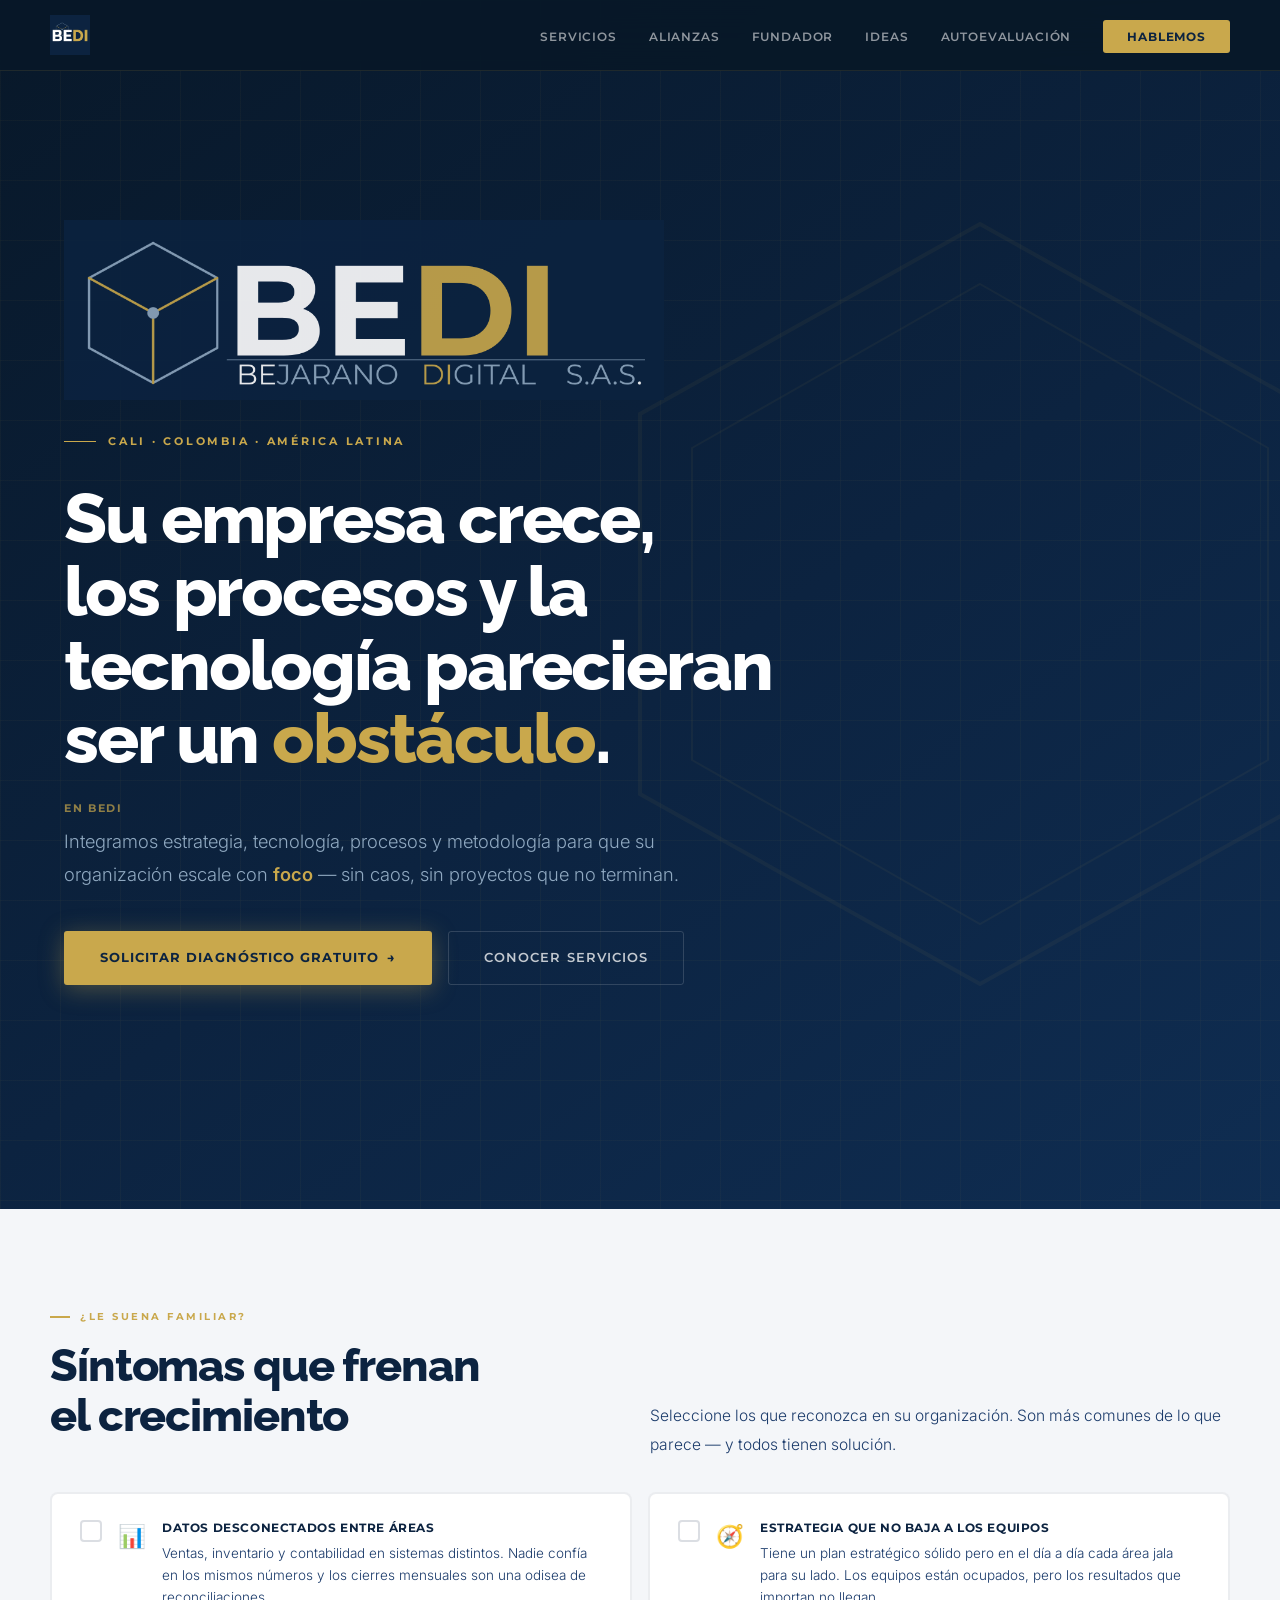
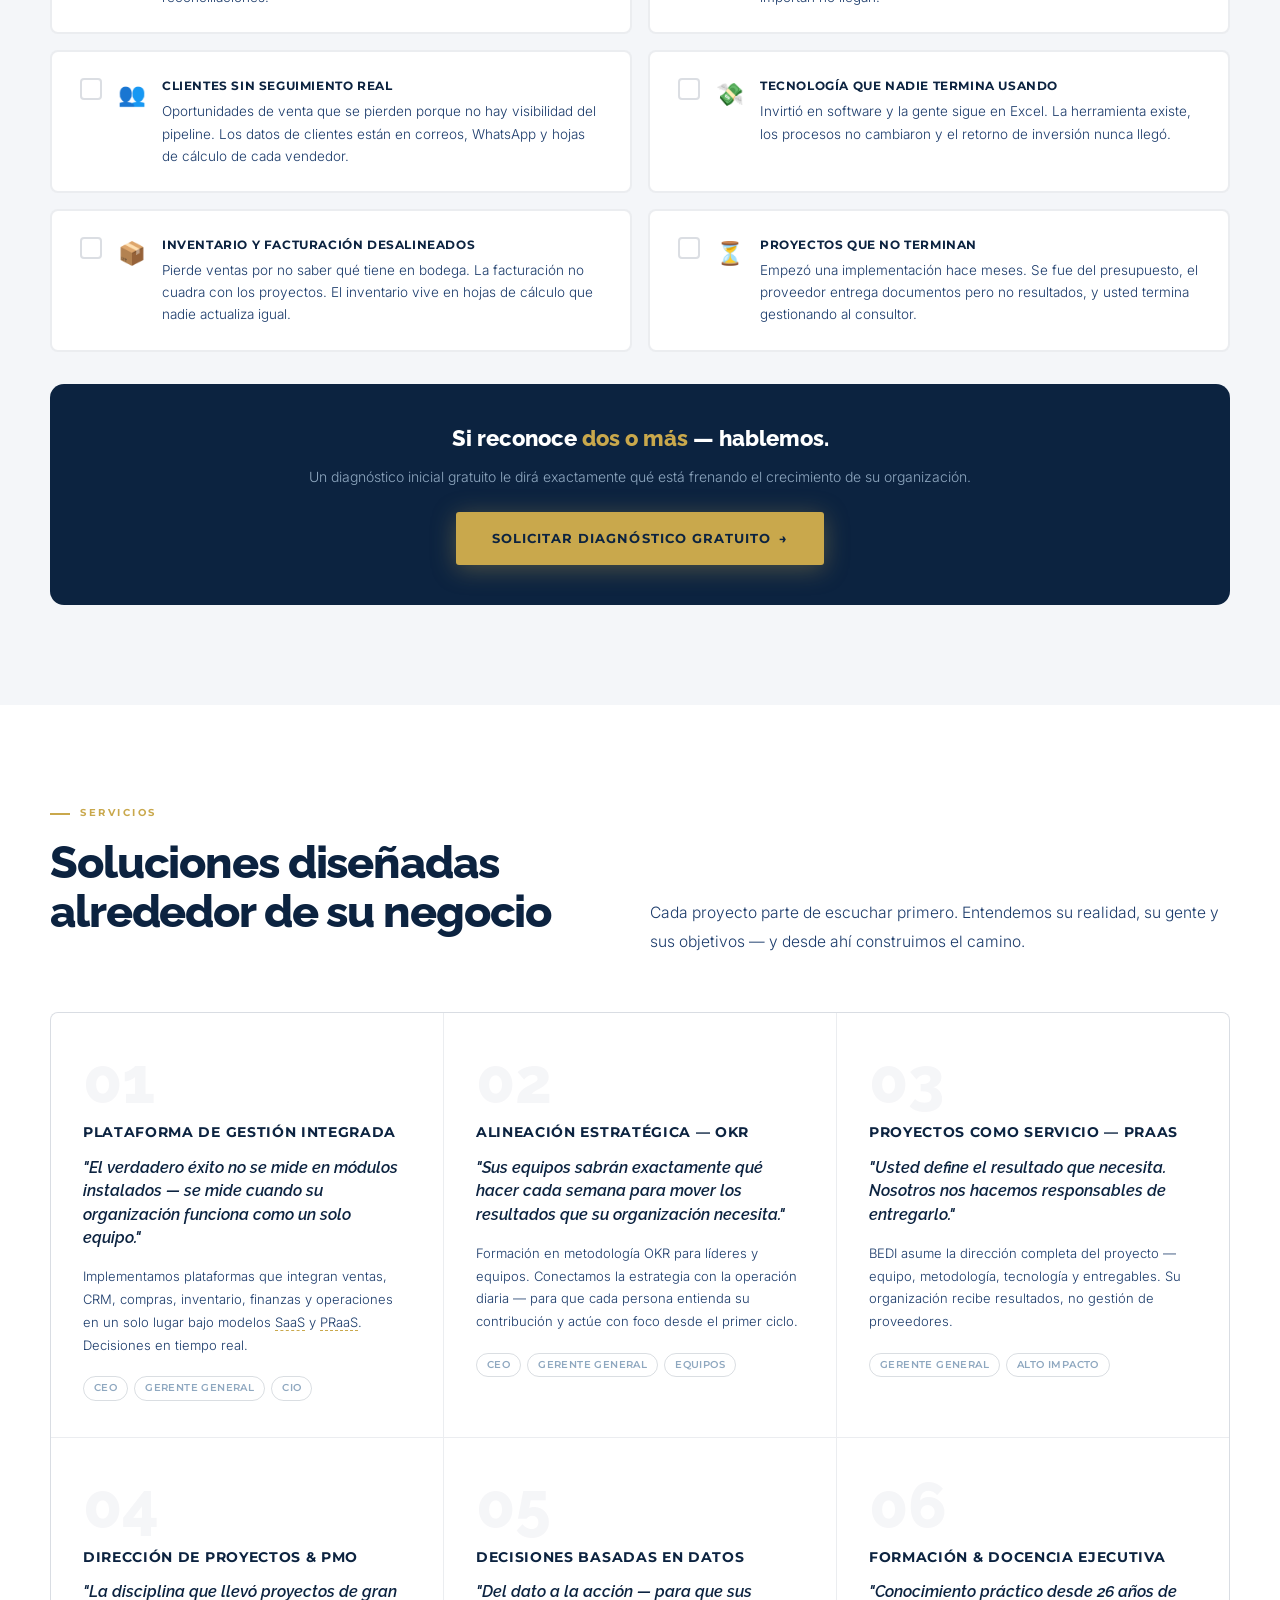
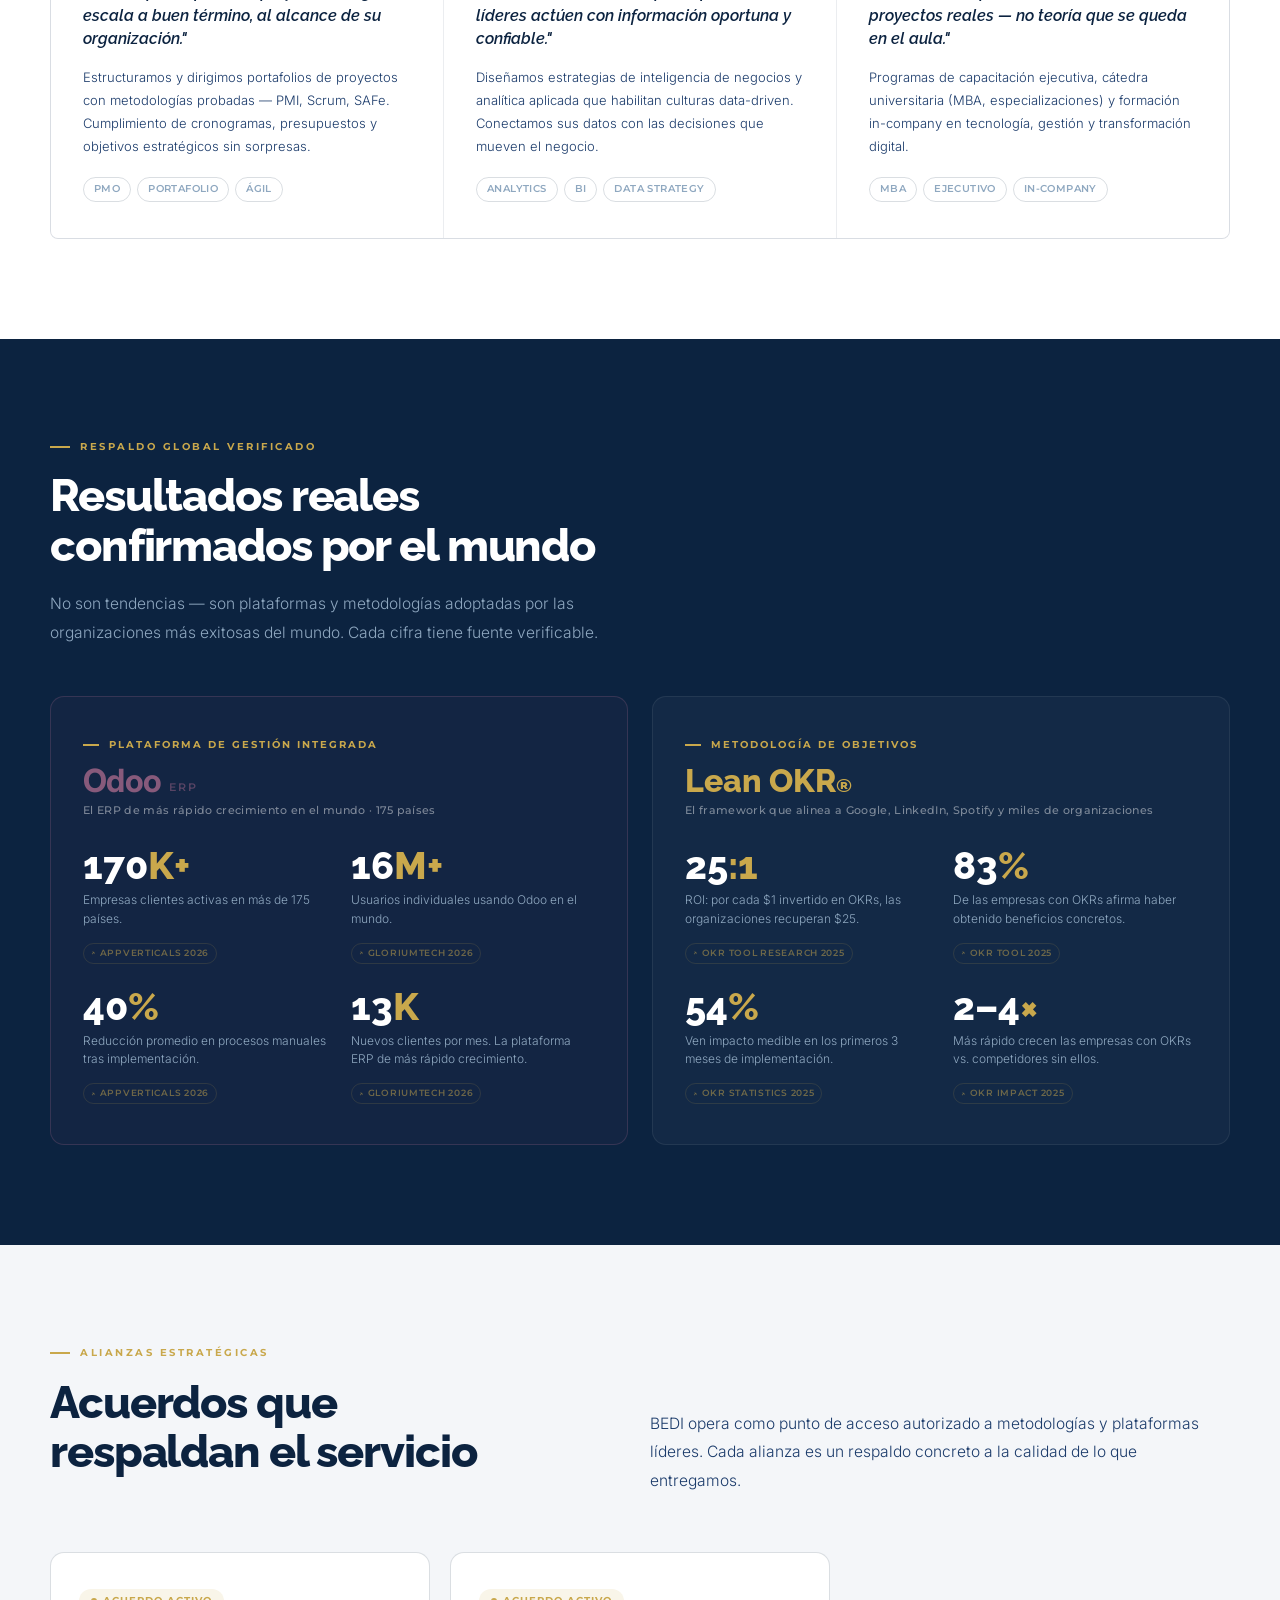
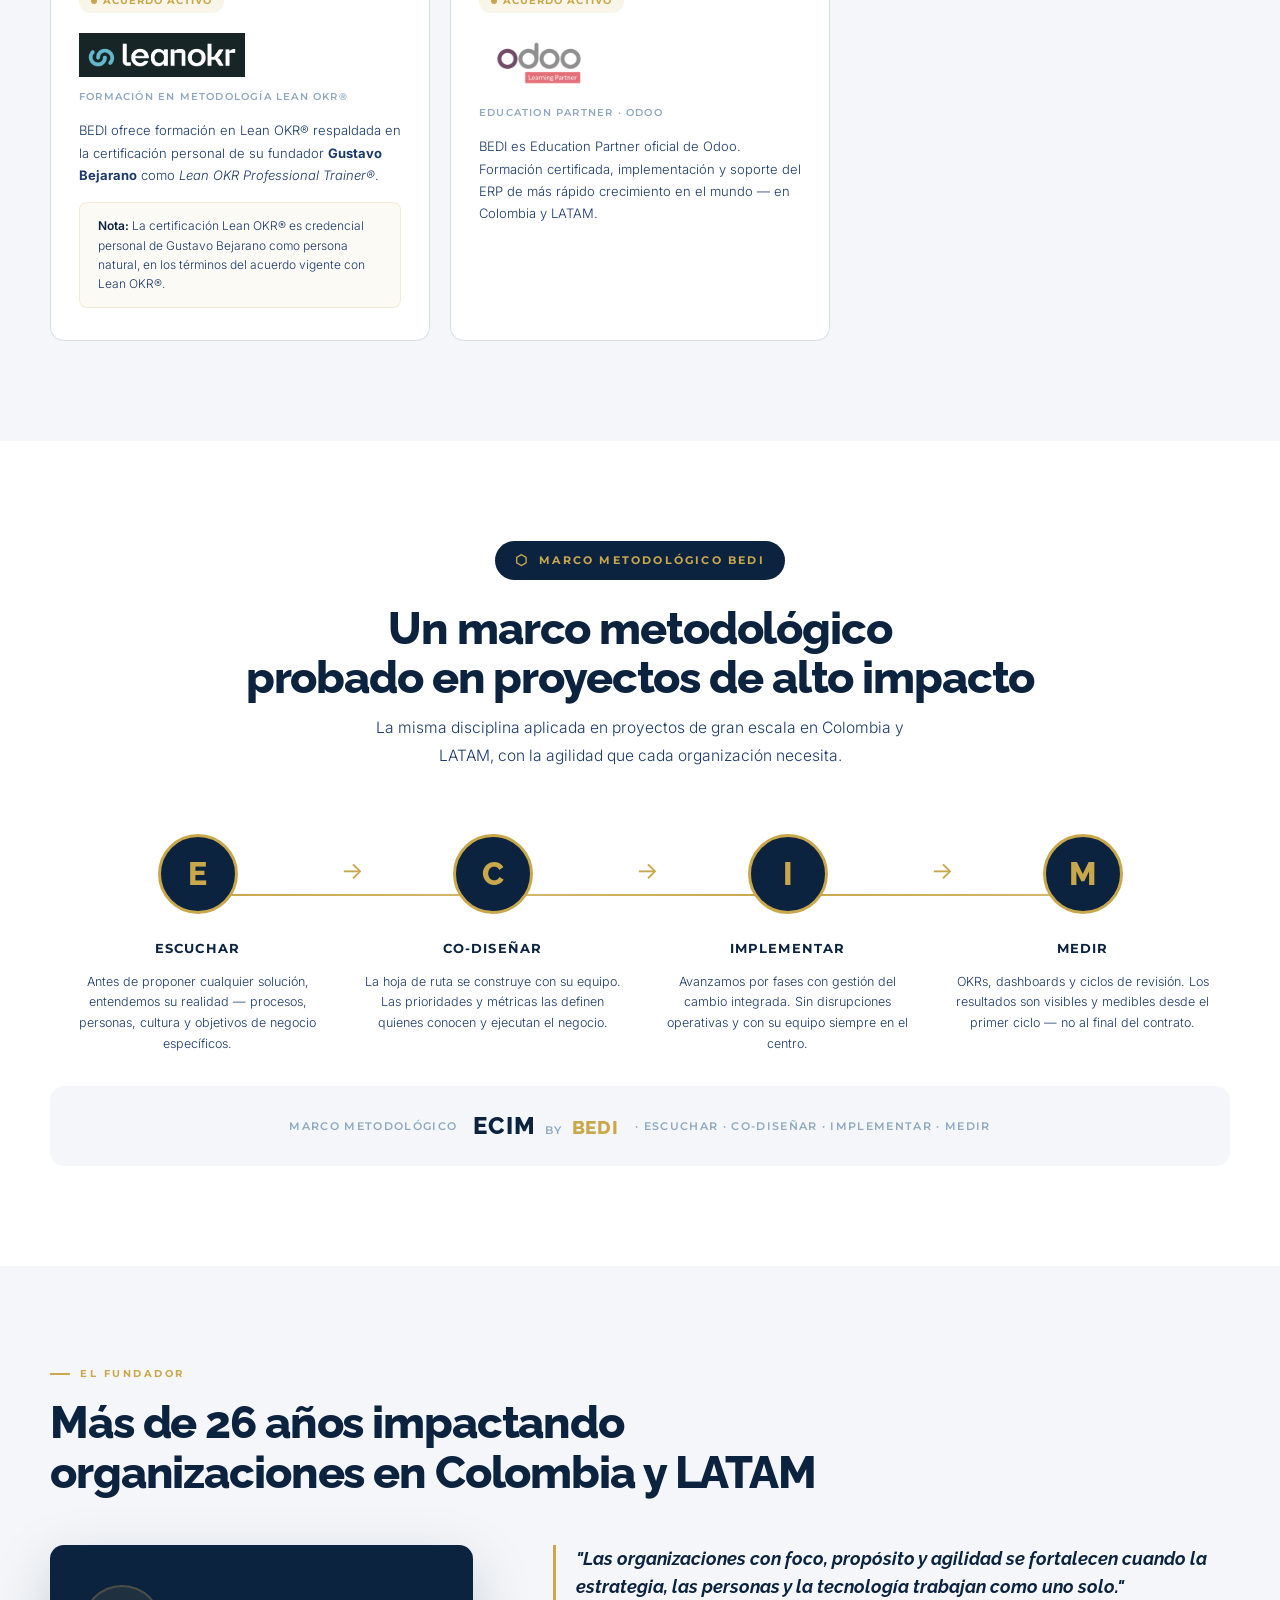
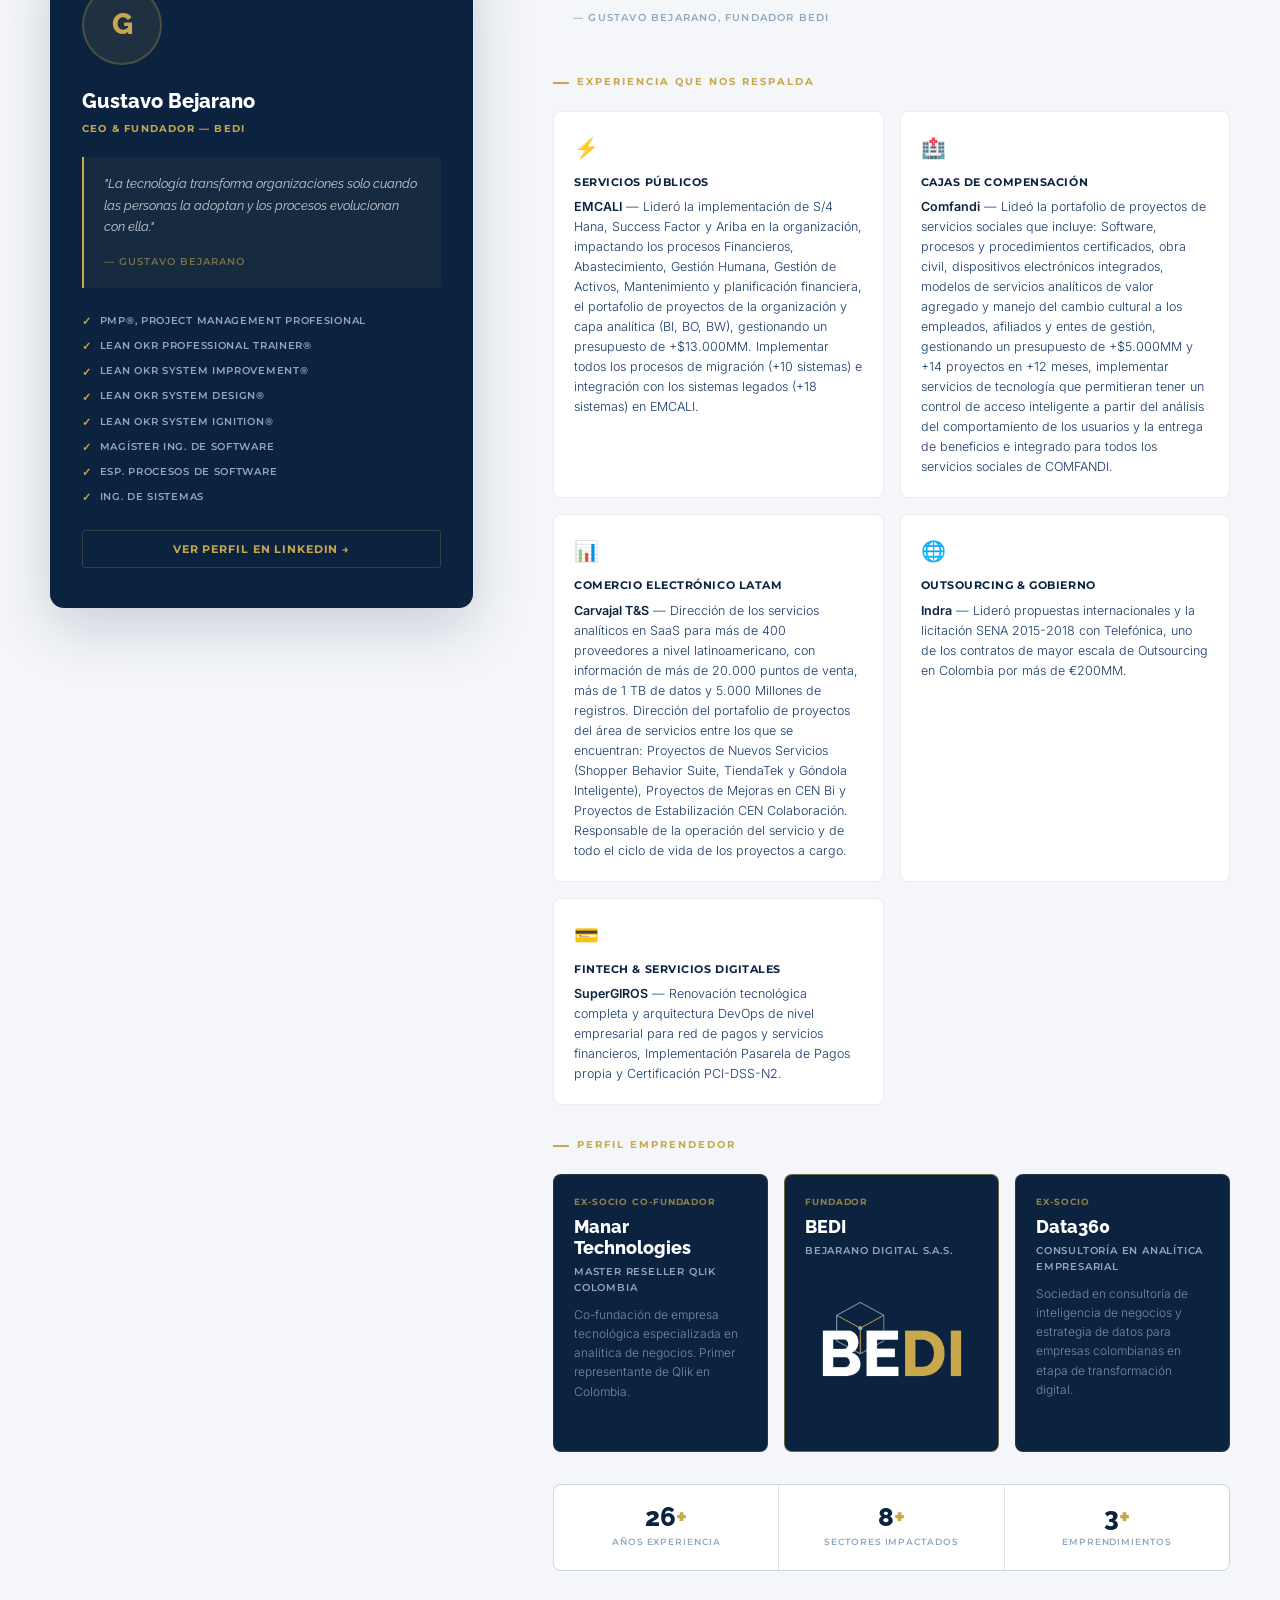
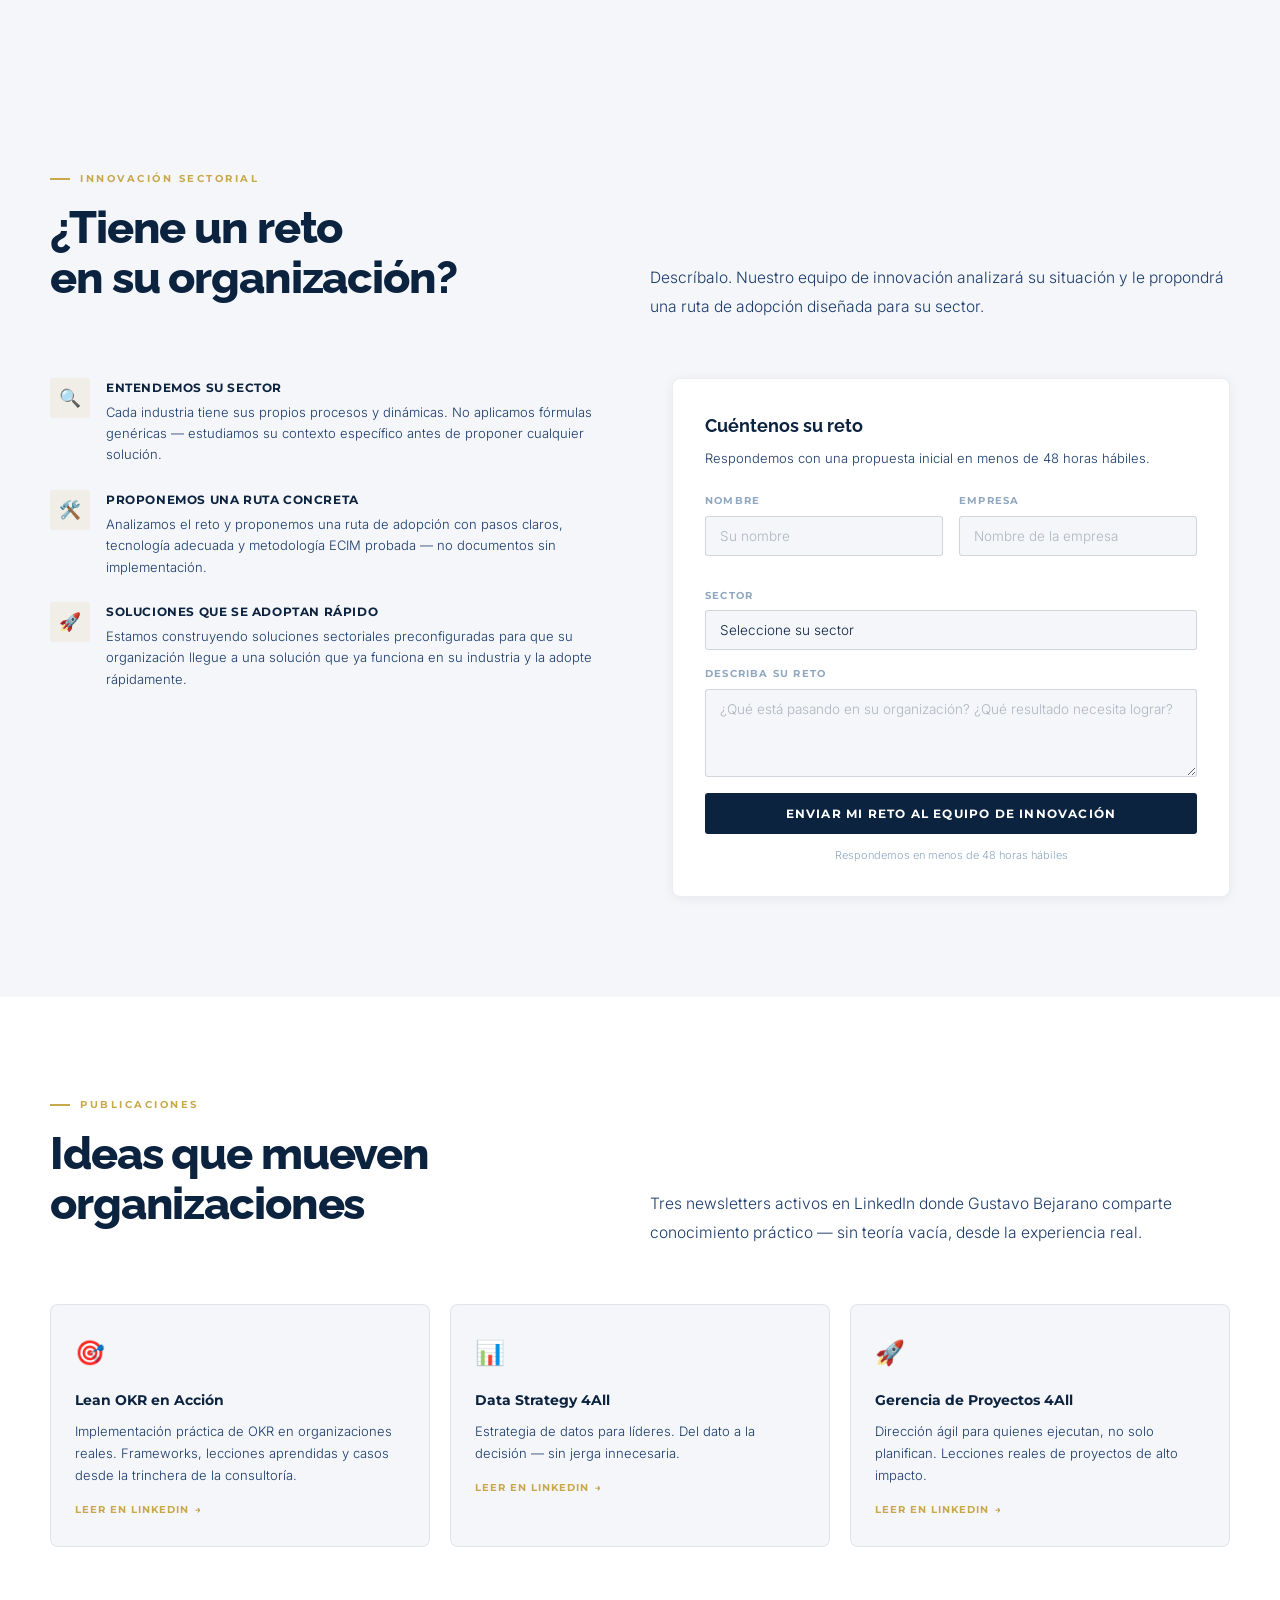
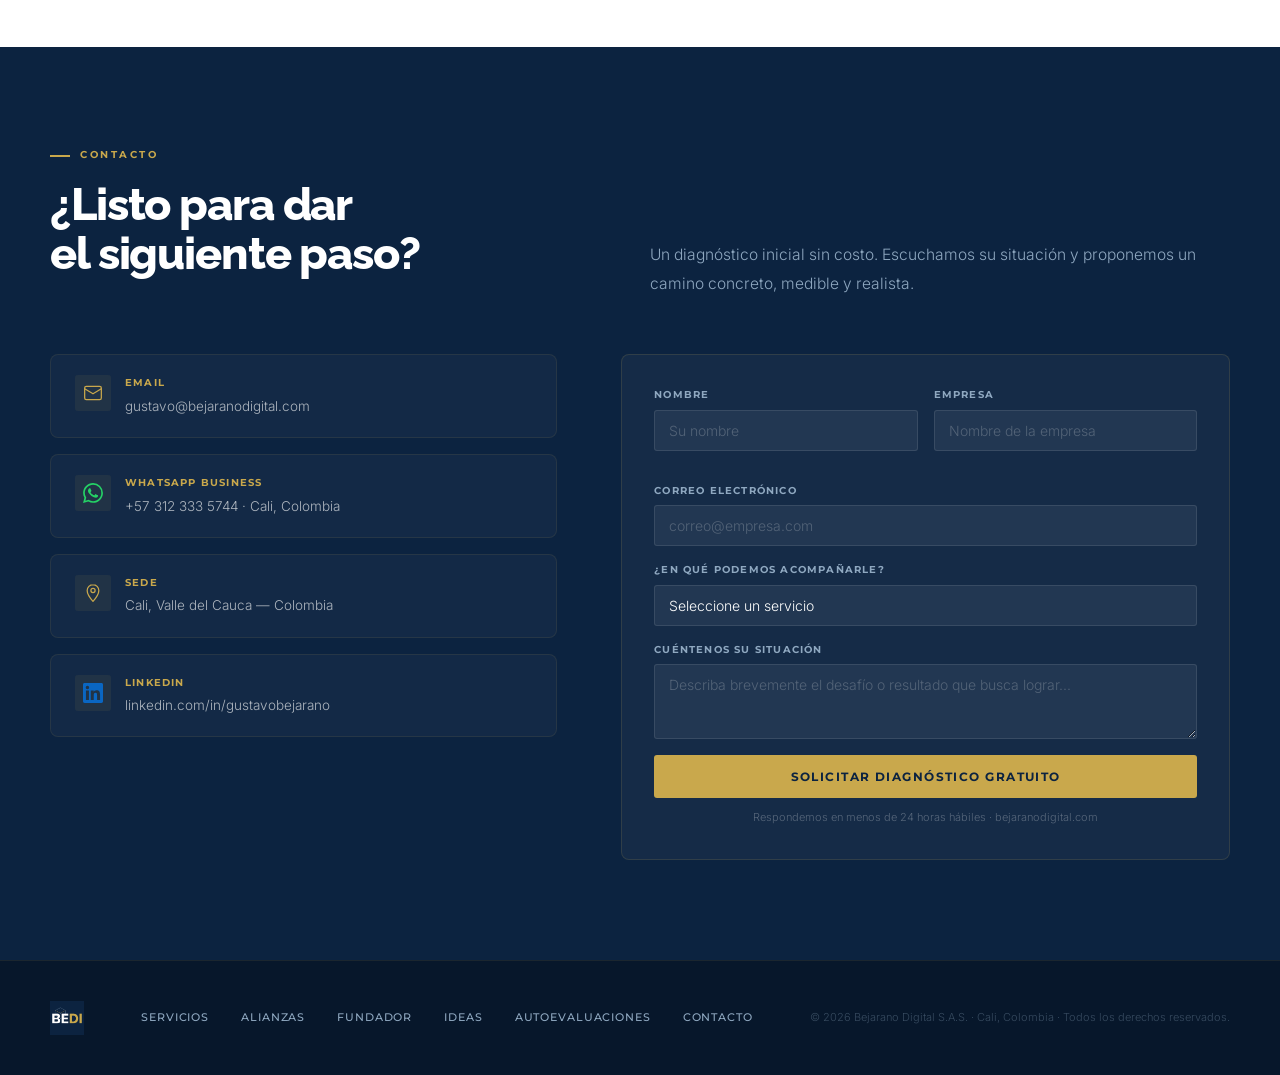
==== commit 17ea0d8a: "feat: v1.2 — autoevaluaciones, alianzas activas con logos - Hub /autoevaluaciones/ con tarjetas OKR " ====
--- a/index.html
+++ b/index.html
@@ -190,6 +190,8 @@
     .alianza-desc.proceso-text{opacity:.6;font-style:italic}
     .nota-legal{background:rgba(201,168,76,.06);border:1px solid rgba(201,168,76,.2);border-radius:var(--r-md);padding:.85rem 1.1rem;margin-top:1rem;font-size:12px;color:var(--azul-medio);line-height:1.6;font-weight:300}
     .nota-legal strong{color:var(--azul-noche);font-weight:600}
+    .alianza-logo{display:block;height:44px;width:auto;max-width:200px;object-fit:contain;object-position:left center;margin-bottom:.75rem}
+    .alianza-logo.logo-odoo{height:60px;max-width:240px}
 
     /* ══ PROCESO — ECIM ══ */
     #proceso{background:var(--blanco)}
@@ -395,6 +397,7 @@
       <li><a href="#alianzas">Alianzas</a></li>
       <li><a href="#fundador">Fundador</a></li>
       <li><a href="#ideas">Ideas</a></li>
+      <li><a href="/autoevaluaciones/">Autoevaluación</a></li>
       <li><a href="#contacto" class="nav-cta">Hablemos</a></li>
     </ul>
   </div>
@@ -668,16 +671,16 @@
     <div class="alianzas-grid">
       <div class="alianza-card activo reveal">
         <div class="alianza-badge ab-activo">Acuerdo activo</div>
-        <div class="alianza-nombre"><span class="gold">Lean</span> OKR<span class="gold">®</span></div>
+        <img src="Images/leanokr-logo2.png" alt="LeanOKR" class="alianza-logo">
         <div class="alianza-tipo">Formación en metodología Lean OKR®</div>
         <p class="alianza-desc">BEDI ofrece formación en Lean OKR® respaldada en la certificación personal de su fundador <strong>Gustavo Bejarano</strong> como <em>Lean OKR Professional Trainer®</em>.</p>
         <div class="nota-legal"><strong>Nota:</strong> La certificación Lean OKR® es credencial personal de Gustavo Bejarano como persona natural, en los términos del acuerdo vigente con Lean OKR®.</div>
       </div>
-      <div class="alianza-card proceso reveal reveal-delay-1">
-        <div class="alianza-badge ab-proceso">En negociación</div>
-        <div class="alianza-nombre">Odoo</div>
-        <div class="alianza-tipo">Partner de implementación ERP</div>
-        <p class="alianza-desc proceso-text">Acuerdo de partnership para implementación y soporte de plataforma de gestión empresarial integrada en Colombia y LATAM. En proceso de formalización.</p>
+      <div class="alianza-card activo reveal reveal-delay-1">
+        <div class="alianza-badge ab-activo">Acuerdo activo</div>
+        <img src="Images/odoo-learning-partner.png" alt="Odoo Learning Partner" class="alianza-logo logo-odoo">
+        <div class="alianza-tipo">Education Partner · Odoo</div>
+        <p class="alianza-desc">BEDI es Education Partner oficial de Odoo. Formación certificada, implementación y soporte del ERP de más rápido crecimiento en el mundo — en Colombia y LATAM.</p>
       </div>
 
     </div>
@@ -988,6 +991,7 @@
       <a href="#alianzas">Alianzas</a>
       <a href="#fundador">Fundador</a>
       <a href="#ideas">Ideas</a>
+      <a href="/autoevaluaciones/">Autoevaluaciones</a>
       <a href="#contacto">Contacto</a>
     </div>
     <p class="footer-legal">© 2026 Bejarano Digital S.A.S. · Cali, Colombia · Todos los derechos reservados.</p>
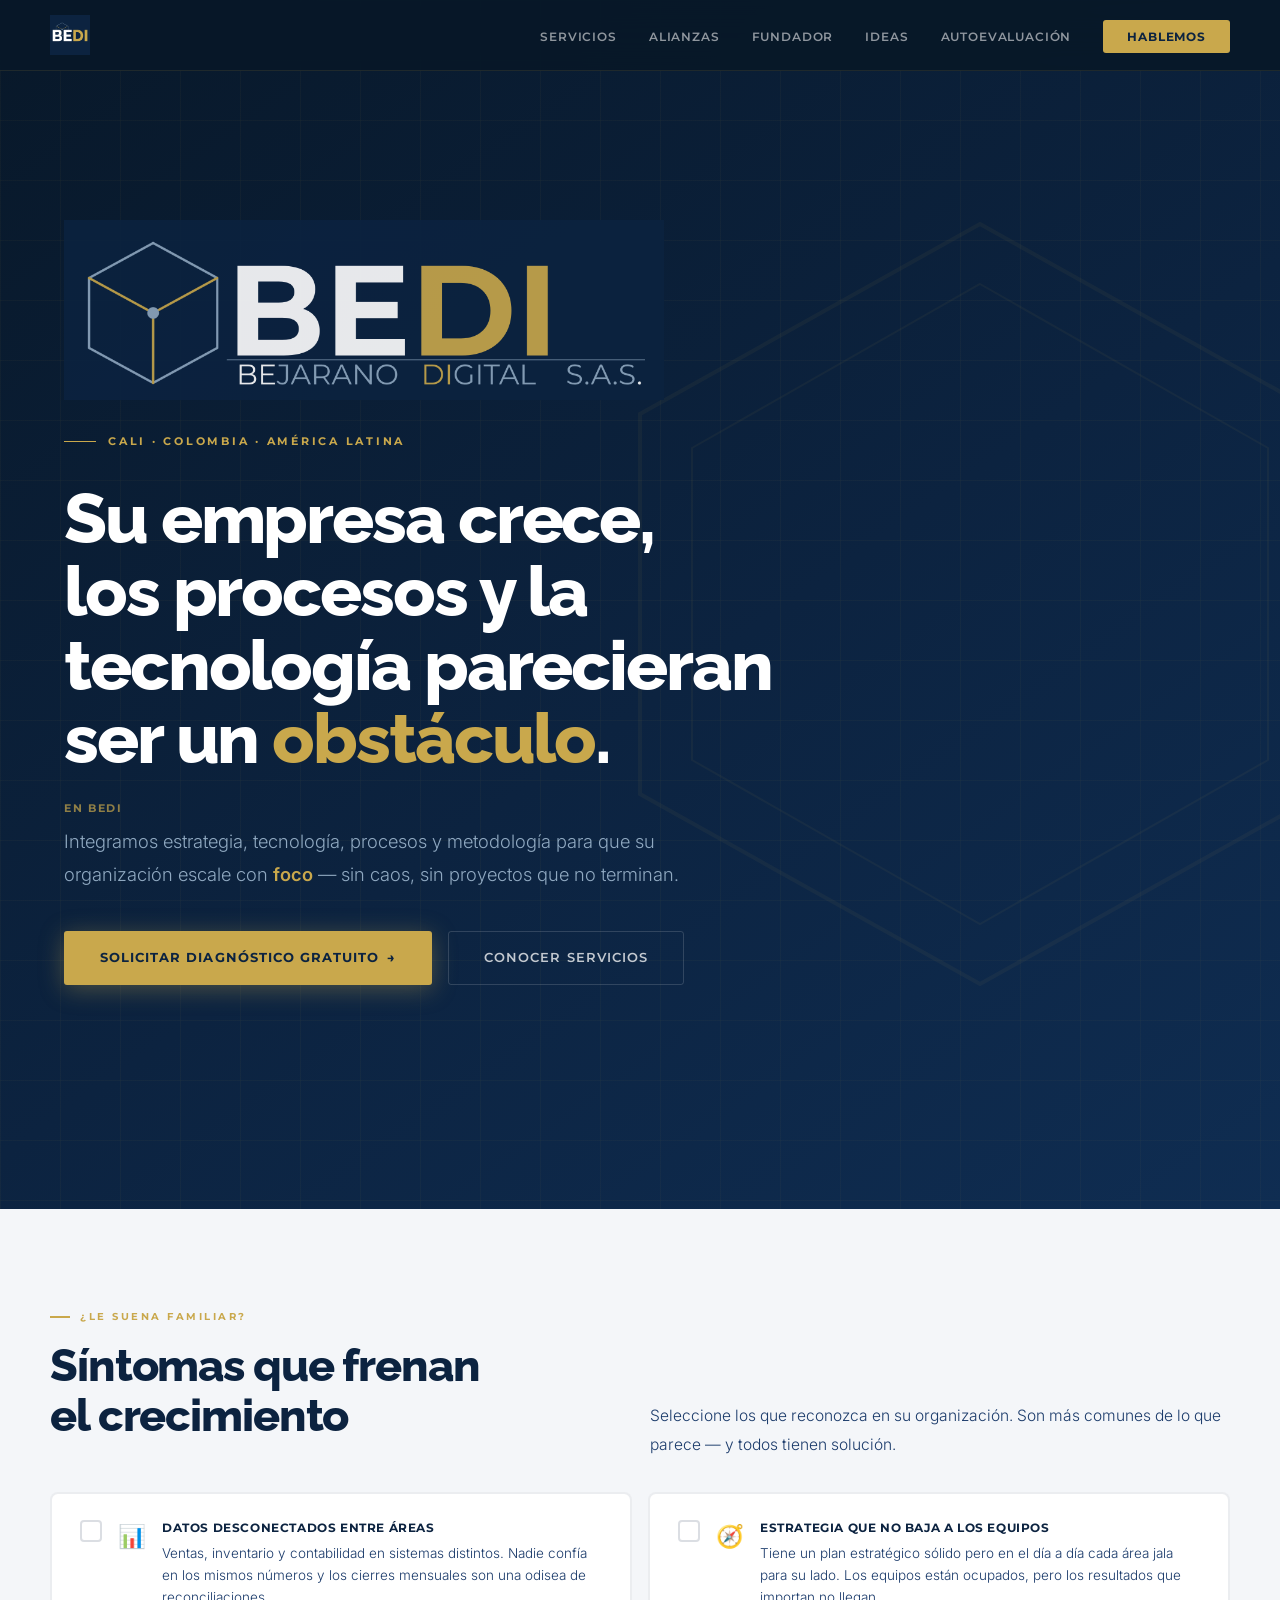
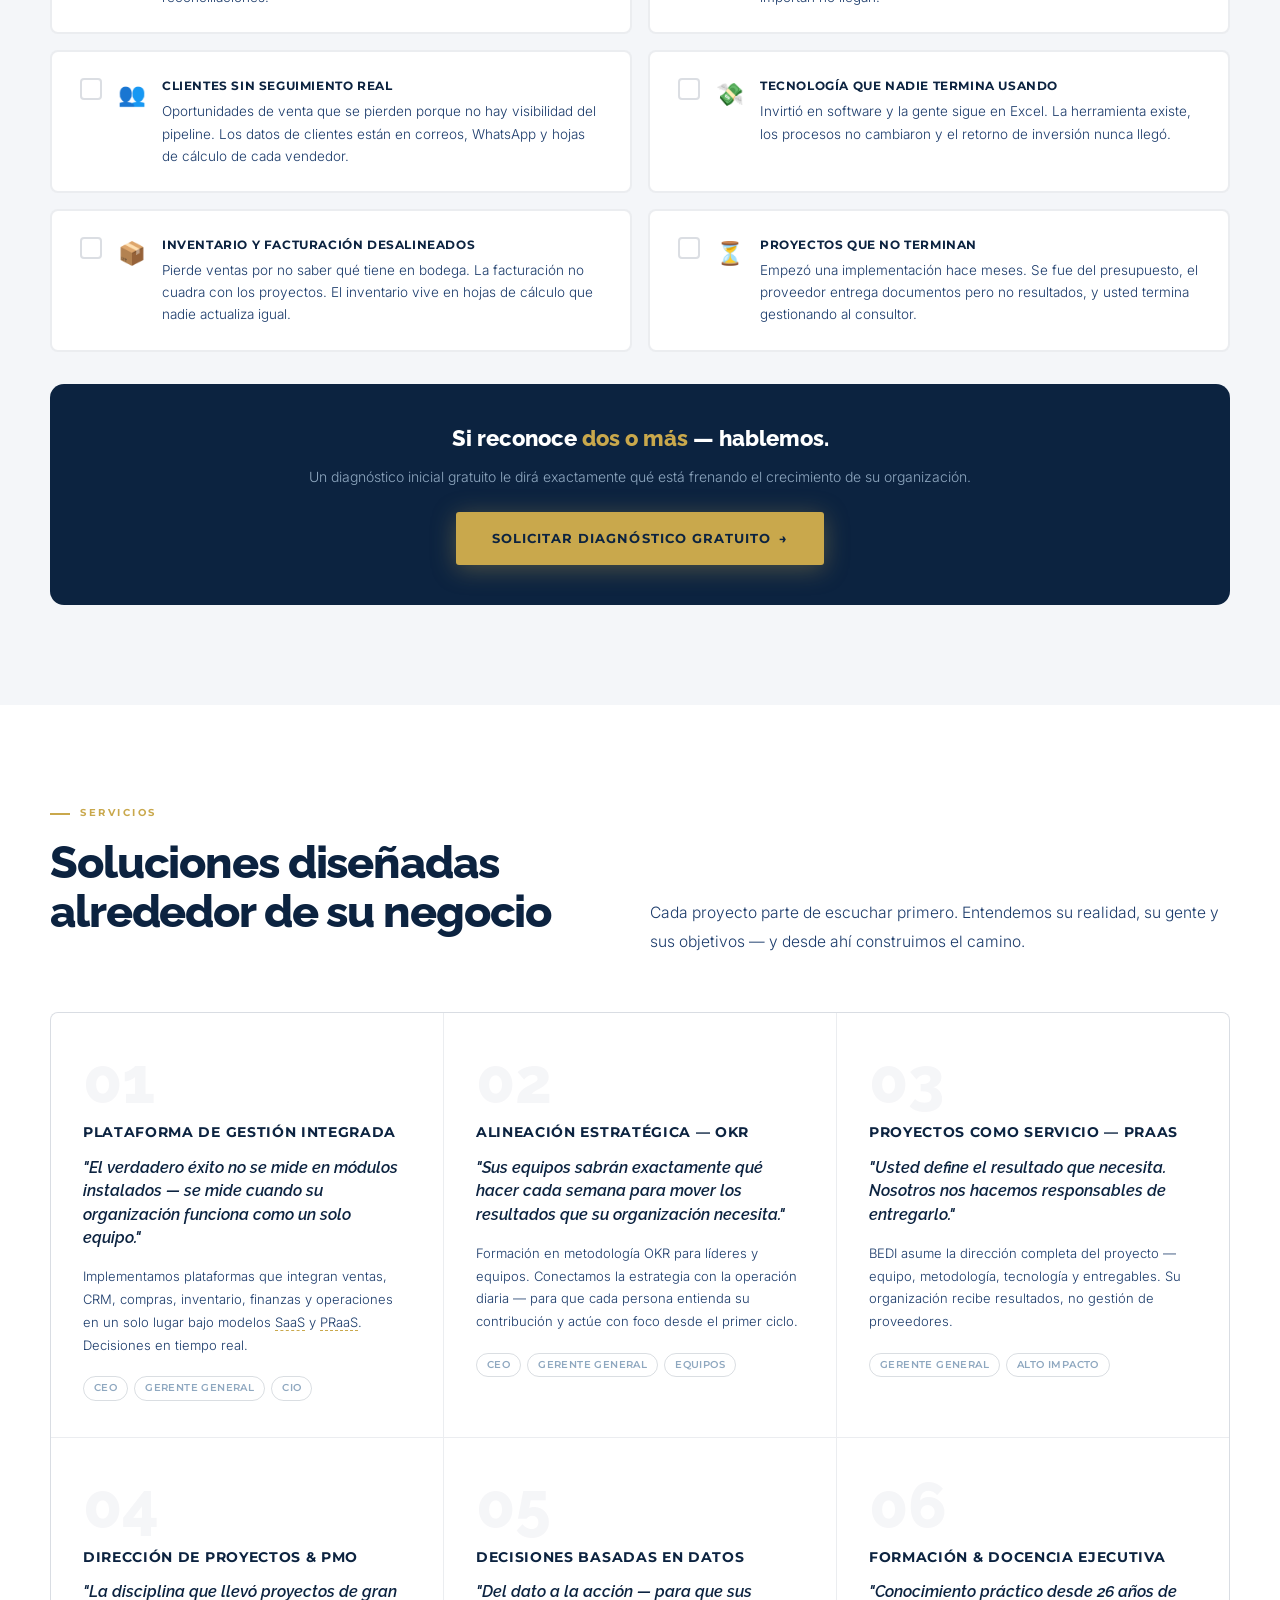
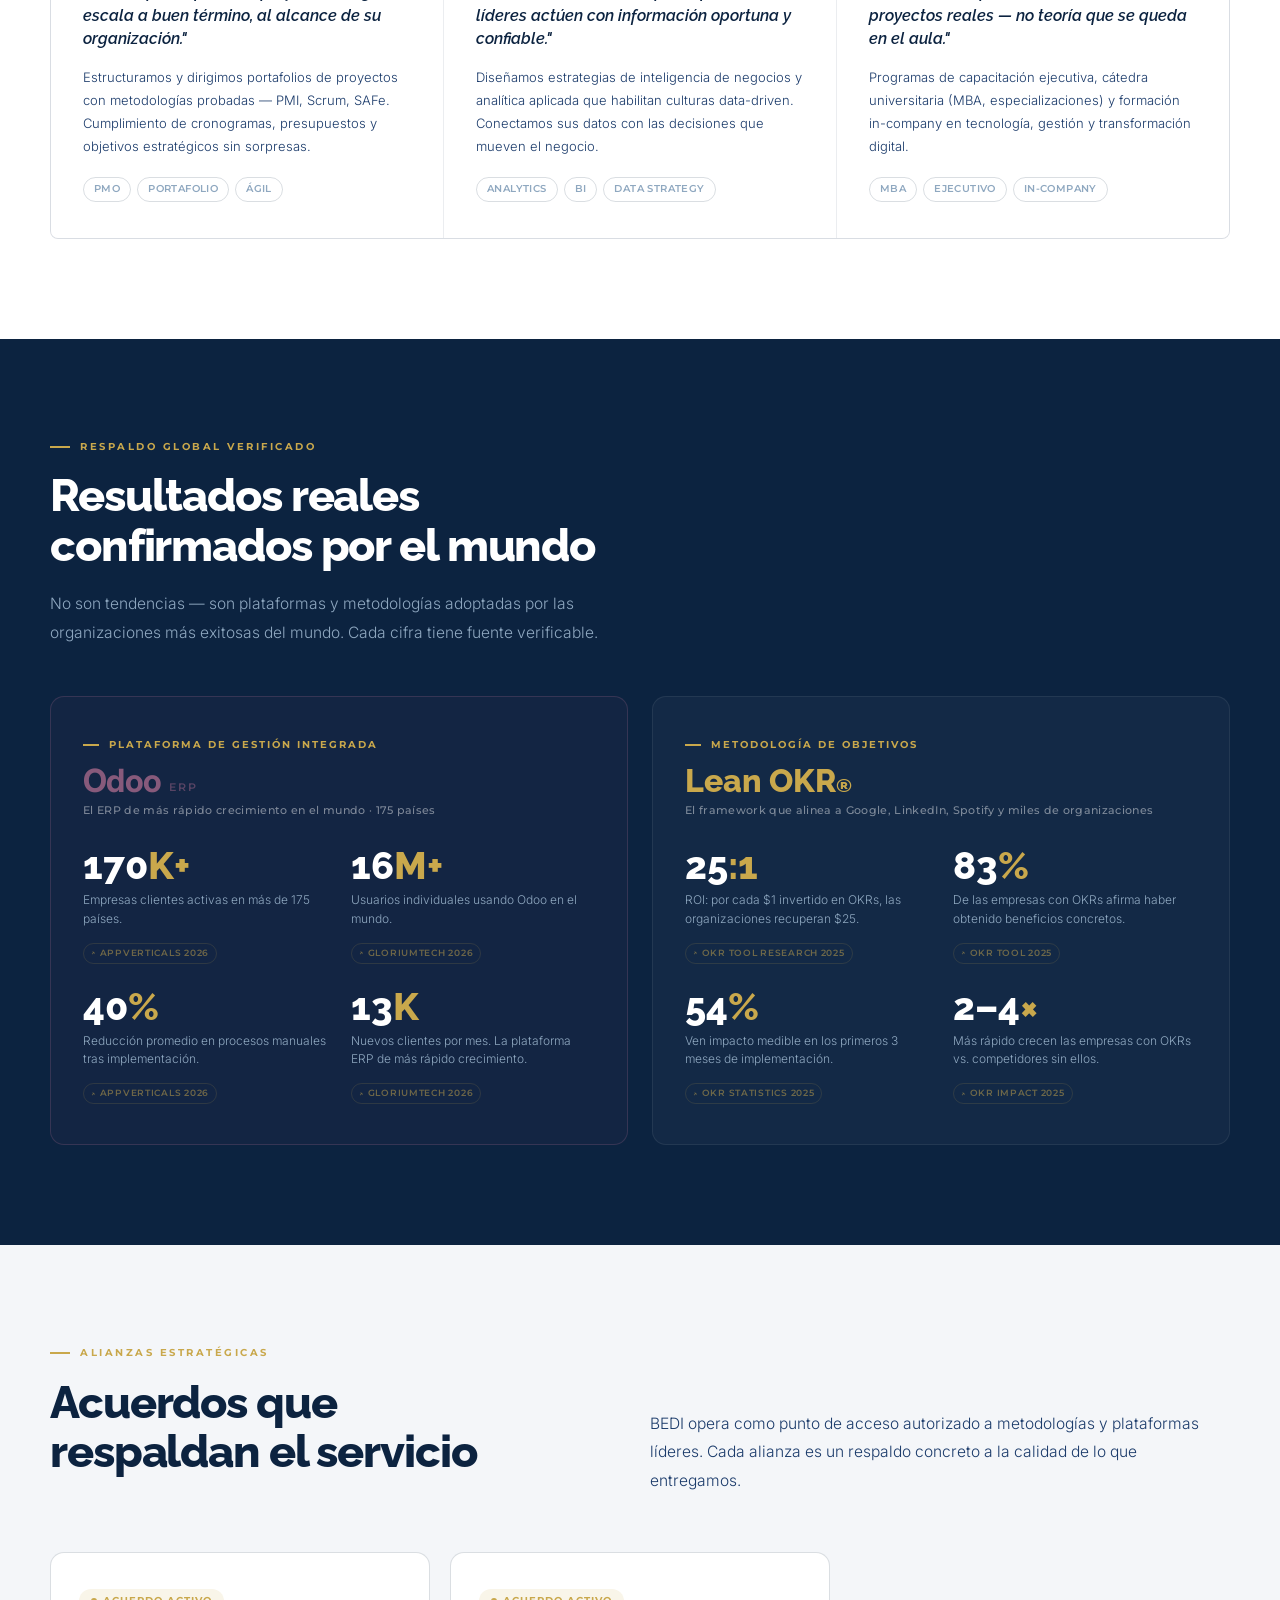
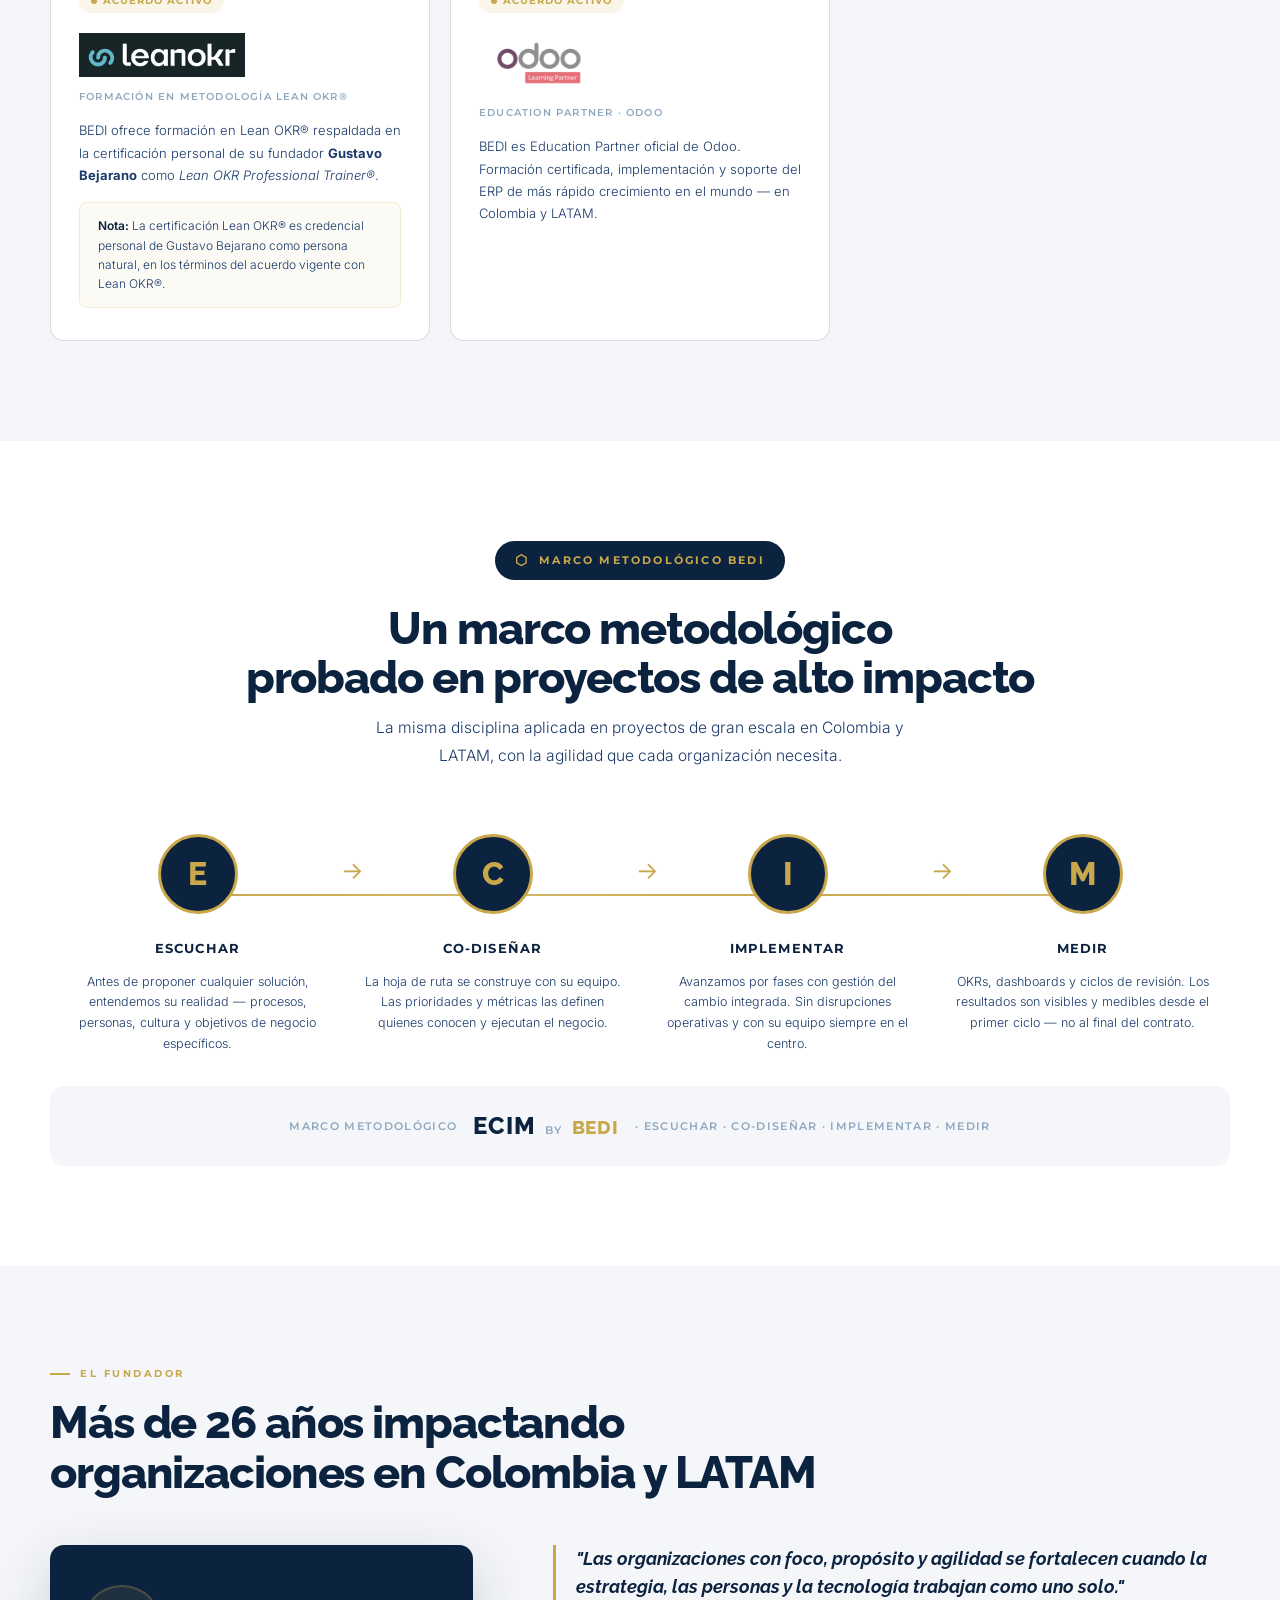
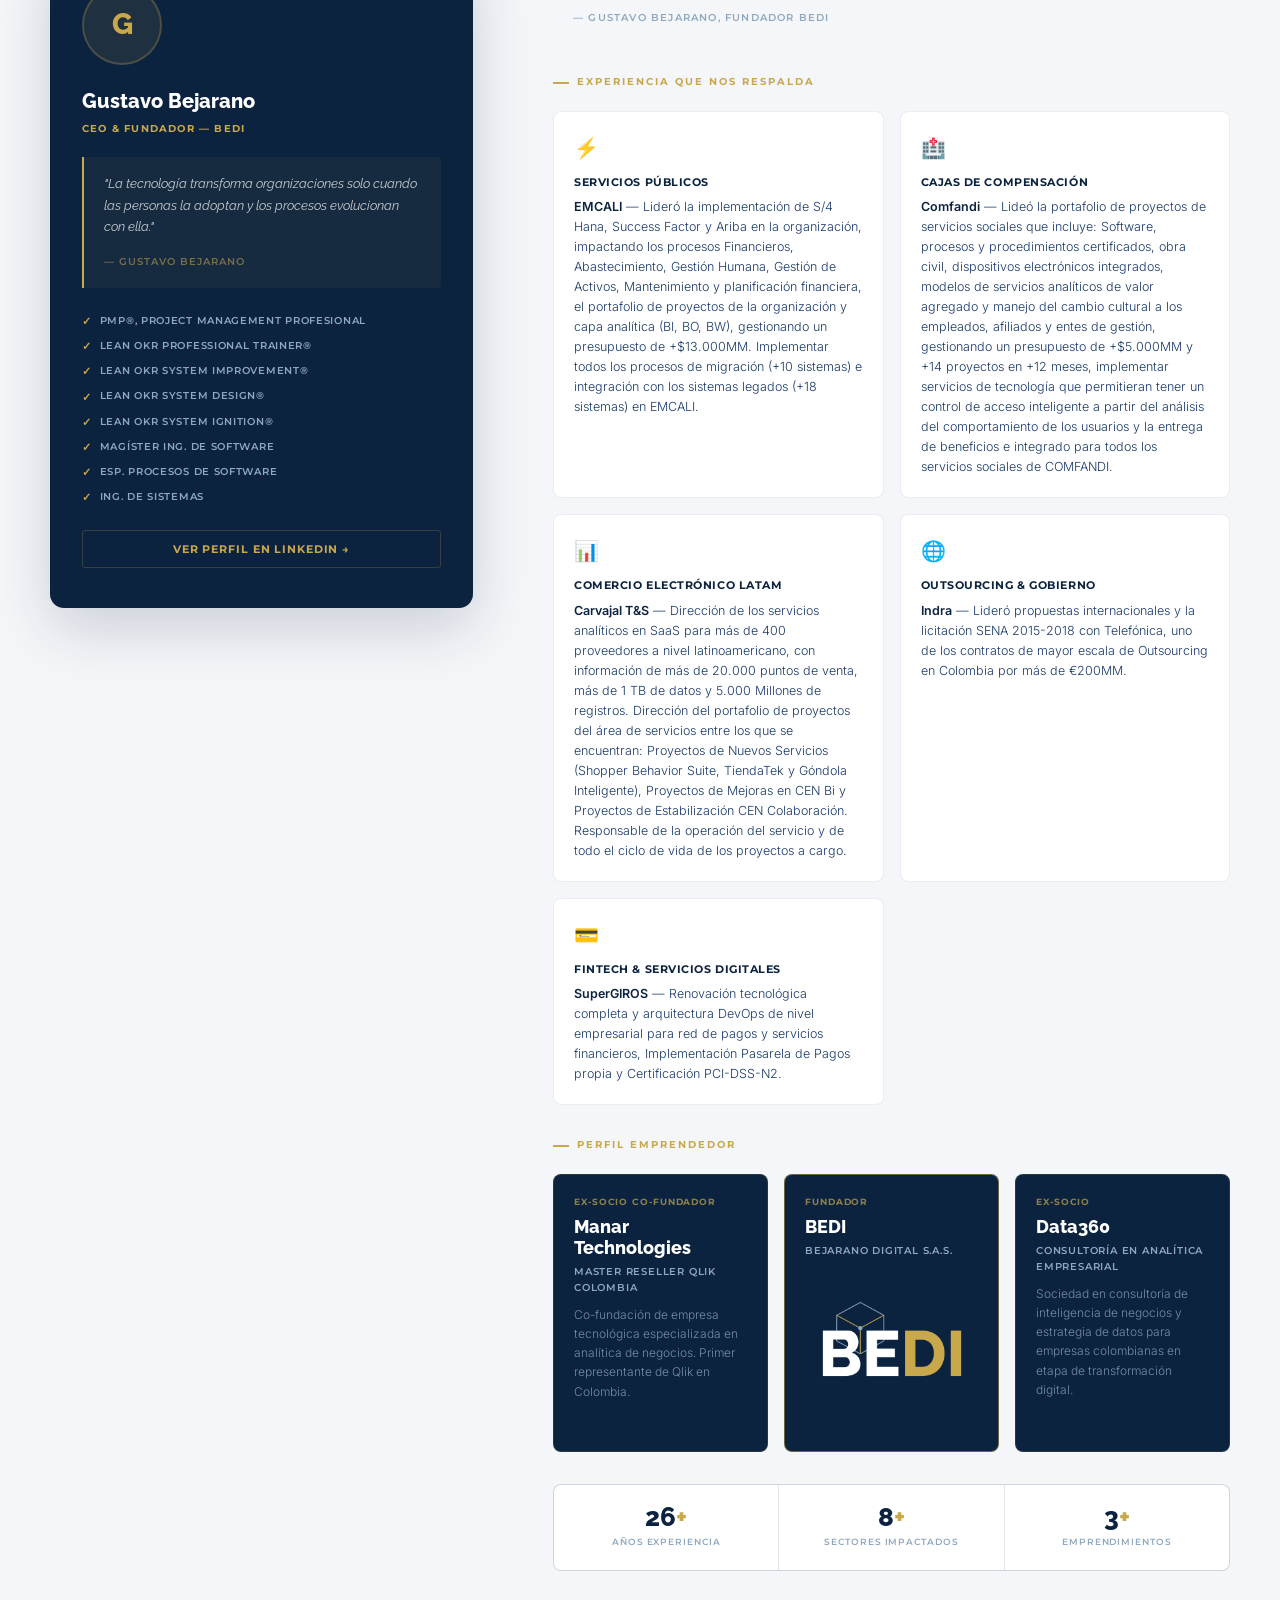
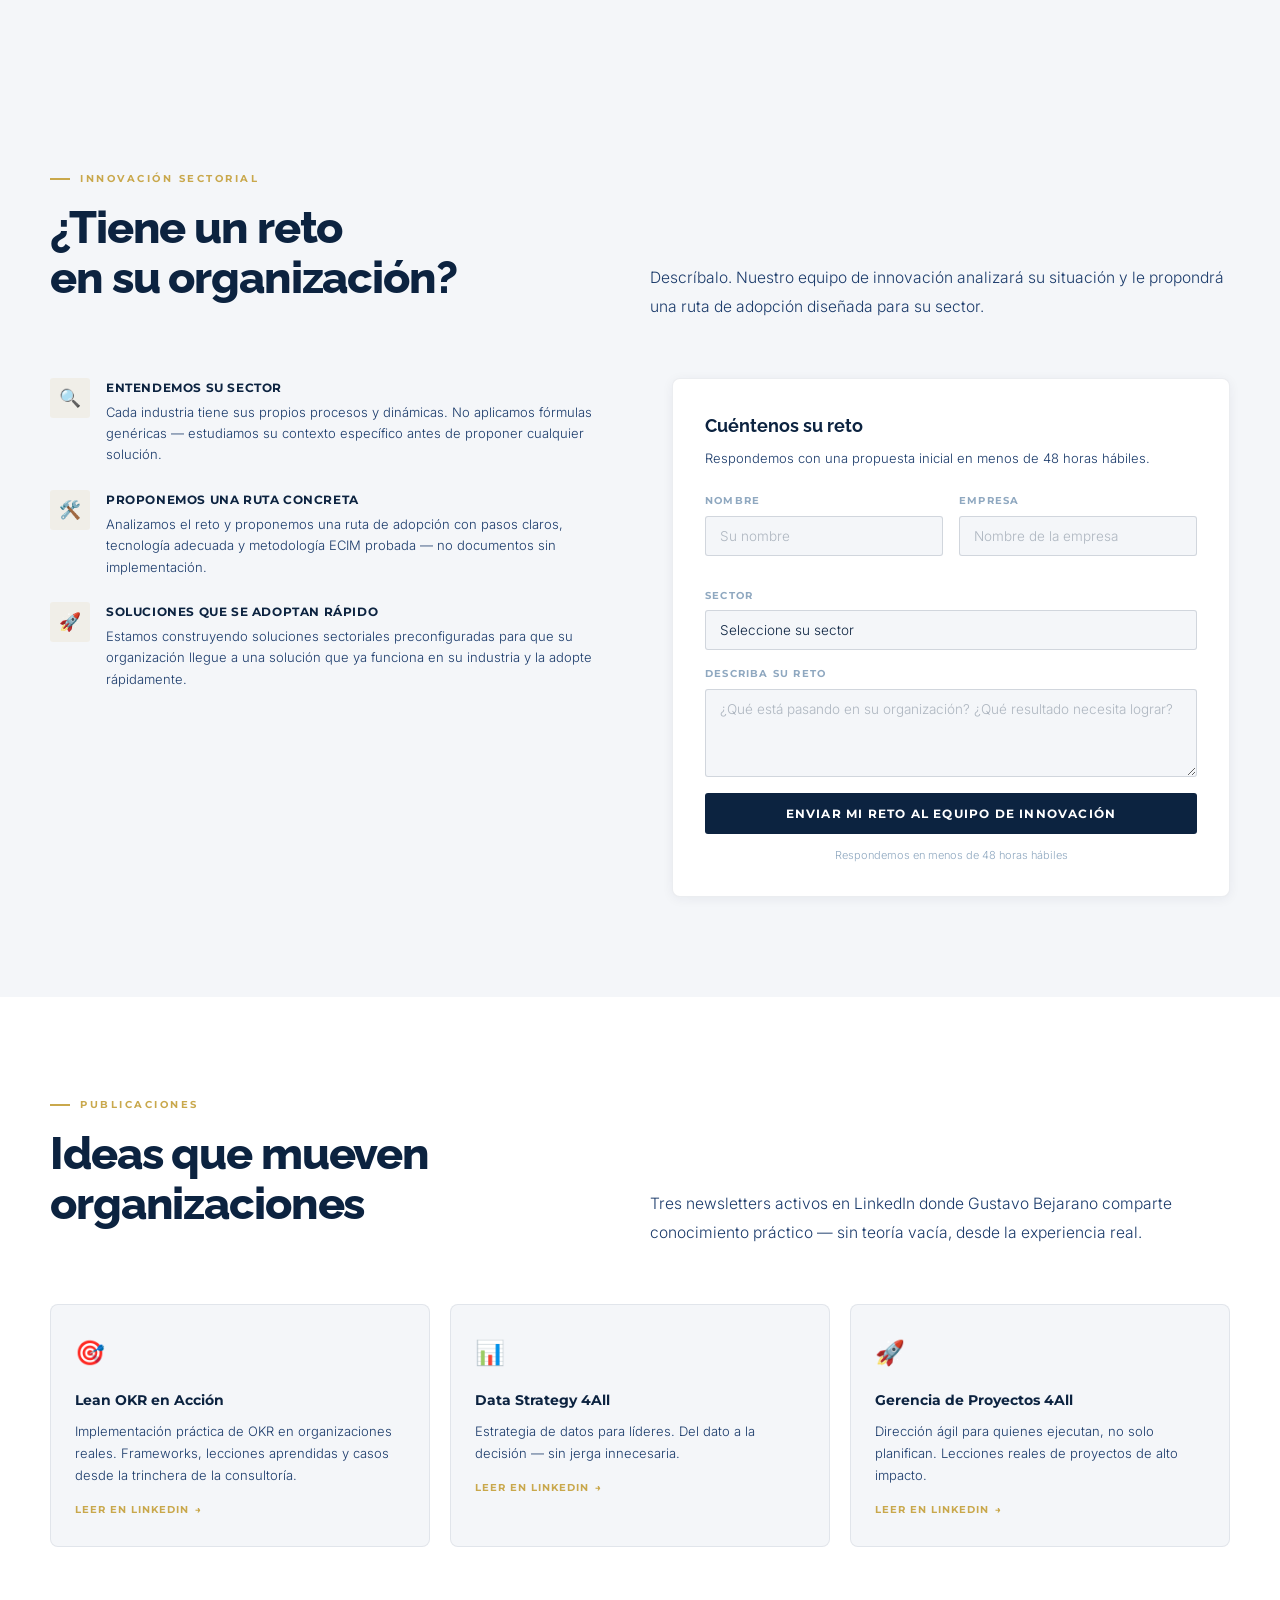
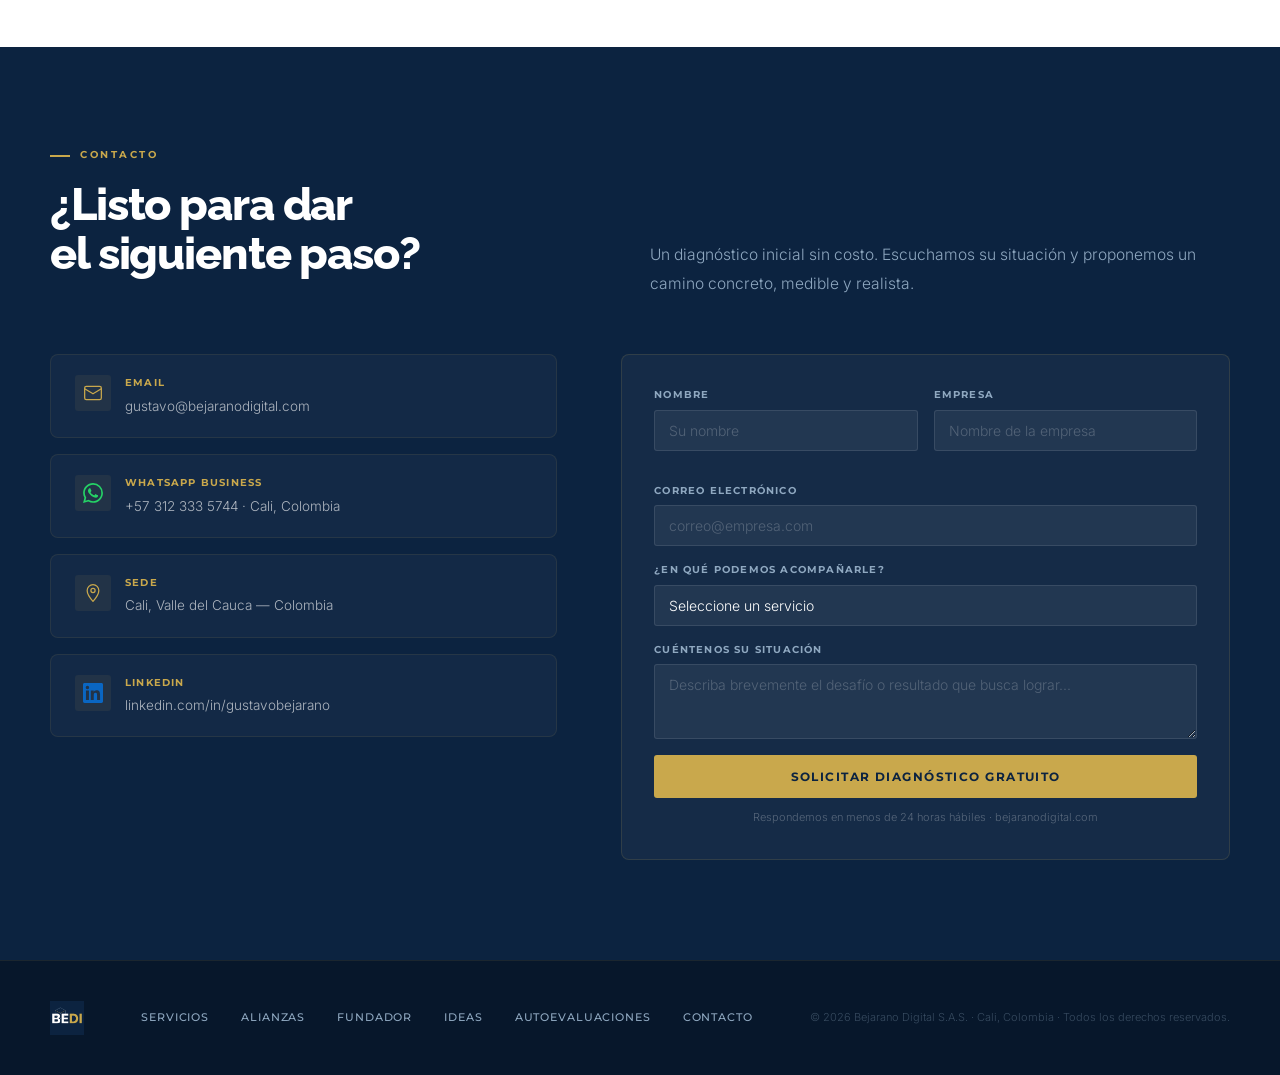
==== commit fe031b10: "fix: corregir overflow horizontal en móvil (Samsung S24) - html y body con overflow-x:hidden y max-w" ====
--- a/index.html
+++ b/index.html
@@ -48,8 +48,8 @@
       --shadow-sm:0 2px 12px rgba(12,35,64,0.06); --shadow-md:0 8px 40px rgba(12,35,64,0.12); --shadow-lg:0 20px 60px rgba(12,35,64,0.18);
     }
     *,*::before,*::after{box-sizing:border-box;margin:0;padding:0}
-    html{scroll-behavior:smooth}
-    body{font-family:var(--font-body);background:var(--blanco);color:var(--azul-noche);font-size:16px;line-height:1.65;-webkit-font-smoothing:antialiased}
+    html{scroll-behavior:smooth;overflow-x:hidden}
+    body{font-family:var(--font-body);background:var(--blanco);color:var(--azul-noche);font-size:16px;line-height:1.65;-webkit-font-smoothing:antialiased;overflow-x:hidden;max-width:100vw}
 
     /* NAV */
     nav{position:fixed;top:0;left:0;right:0;z-index:100;background:rgba(8,24,41,0.97);backdrop-filter:blur(20px);border-bottom:1px solid rgba(201,168,76,0.12);padding:0 2rem}
@@ -60,6 +60,18 @@
     .nav-links a:hover{color:var(--dorado)}
     .nav-cta{background:var(--dorado)!important;color:var(--azul-noche)!important;padding:9px 24px!important;border-radius:var(--r-sm)!important;font-weight:700!important}
     .nav-cta:hover{background:#b8963e!important}
+    /* Hamburguesa */
+    .nav-toggle{display:none;flex-direction:column;justify-content:center;gap:5px;width:40px;height:40px;background:none;border:none;cursor:pointer;padding:4px;z-index:101}
+    .nav-toggle span{display:block;height:2px;background:rgba(255,255,255,0.75);border-radius:2px;transition:transform .25s ease, opacity .25s ease}
+    .nav-toggle.open span:nth-child(1){transform:translateY(7px) rotate(45deg)}
+    .nav-toggle.open span:nth-child(2){opacity:0}
+    .nav-toggle.open span:nth-child(3){transform:translateY(-7px) rotate(-45deg)}
+    /* Menú móvil desplegado */
+    .nav-links.mobile-open{display:flex!important;flex-direction:column;align-items:flex-start;gap:0;position:fixed;top:70px;left:0;right:0;background:rgba(8,24,41,0.99);border-top:1px solid rgba(201,168,76,0.12);padding:1rem 1.5rem 1.5rem;z-index:99}
+    .nav-links.mobile-open li{width:100%;border-bottom:1px solid rgba(255,255,255,0.06)}
+    .nav-links.mobile-open li:last-child{border-bottom:none;padding-top:.75rem}
+    .nav-links.mobile-open a{display:block;padding:.85rem 0;font-size:14px;color:rgba(255,255,255,0.7)!important}
+    .nav-links.mobile-open .nav-cta{background:var(--dorado)!important;color:var(--azul-noche)!important;padding:.85rem 1.25rem!important;border-radius:var(--r-sm)!important;text-align:center;width:100%}
 
     /* HERO */
     #hero{min-height:100vh;background:linear-gradient(145deg,#081829 0%,#0C2340 55%,#0f2d52 100%);display:flex;flex-direction:column;position:relative;overflow:hidden}
@@ -363,7 +375,9 @@
     @media(max-width:640px){
       section{padding:64px 1.25rem}
       nav{padding:0 1.25rem}
+      .nav-toggle{display:flex}
       .nav-links{display:none}
+      #hero::after{display:none}
       .servicios-grid,.alianzas-grid,.nl-grid{grid-template-columns:1fr}
       .sectores-grid{grid-template-columns:1fr 1fr}
       .ecim-diagram{grid-template-columns:1fr}
@@ -392,7 +406,10 @@
     -->   
     <img src="Images/BEDI_Logo_Oscuro.png" alt="BEDI — Bejarano Digital S.A.S." loading="lazy">
     </a>
-    <ul class="nav-links">
+    <button class="nav-toggle" id="navToggle" aria-label="Abrir menú" aria-expanded="false" aria-controls="navLinks">
+      <span></span><span></span><span></span>
+    </button>
+    <ul class="nav-links" id="navLinks">
       <li><a href="#servicios">Servicios</a></li>
       <li><a href="#alianzas">Alianzas</a></li>
       <li><a href="#fundador">Fundador</a></li>
@@ -1022,6 +1039,42 @@
   entries.forEach(e => { if(e.isIntersecting) e.target.classList.add('visible'); });
 }, { threshold: 0.1 });
 document.querySelectorAll('.reveal').forEach(el => observer.observe(el));
+
+// ── Menú hamburguesa ──
+(function(){
+  const toggle = document.getElementById('navToggle');
+  const links  = document.getElementById('navLinks');
+  if(!toggle || !links) return;
+
+  function openMenu(){
+    links.classList.add('mobile-open');
+    toggle.classList.add('open');
+    toggle.setAttribute('aria-expanded','true');
+    toggle.setAttribute('aria-label','Cerrar menú');
+    document.body.style.overflow = 'hidden';
+  }
+  function closeMenu(){
+    links.classList.remove('mobile-open');
+    toggle.classList.remove('open');
+    toggle.setAttribute('aria-expanded','false');
+    toggle.setAttribute('aria-label','Abrir menú');
+    document.body.style.overflow = '';
+  }
+
+  toggle.addEventListener('click', function(){
+    links.classList.contains('mobile-open') ? closeMenu() : openMenu();
+  });
+
+  // Cerrar al tocar un enlace
+  links.querySelectorAll('a').forEach(function(a){
+    a.addEventListener('click', closeMenu);
+  });
+
+  // Cerrar al tocar fuera
+  document.addEventListener('click', function(e){
+    if(!toggle.contains(e.target) && !links.contains(e.target)) closeMenu();
+  });
+})();
 
 // ── Formularios → Web3Forms ──
 const W3F_KEY = 'e093ab60-0a4d-4cc6-a36c-0c346ed05fd8';
